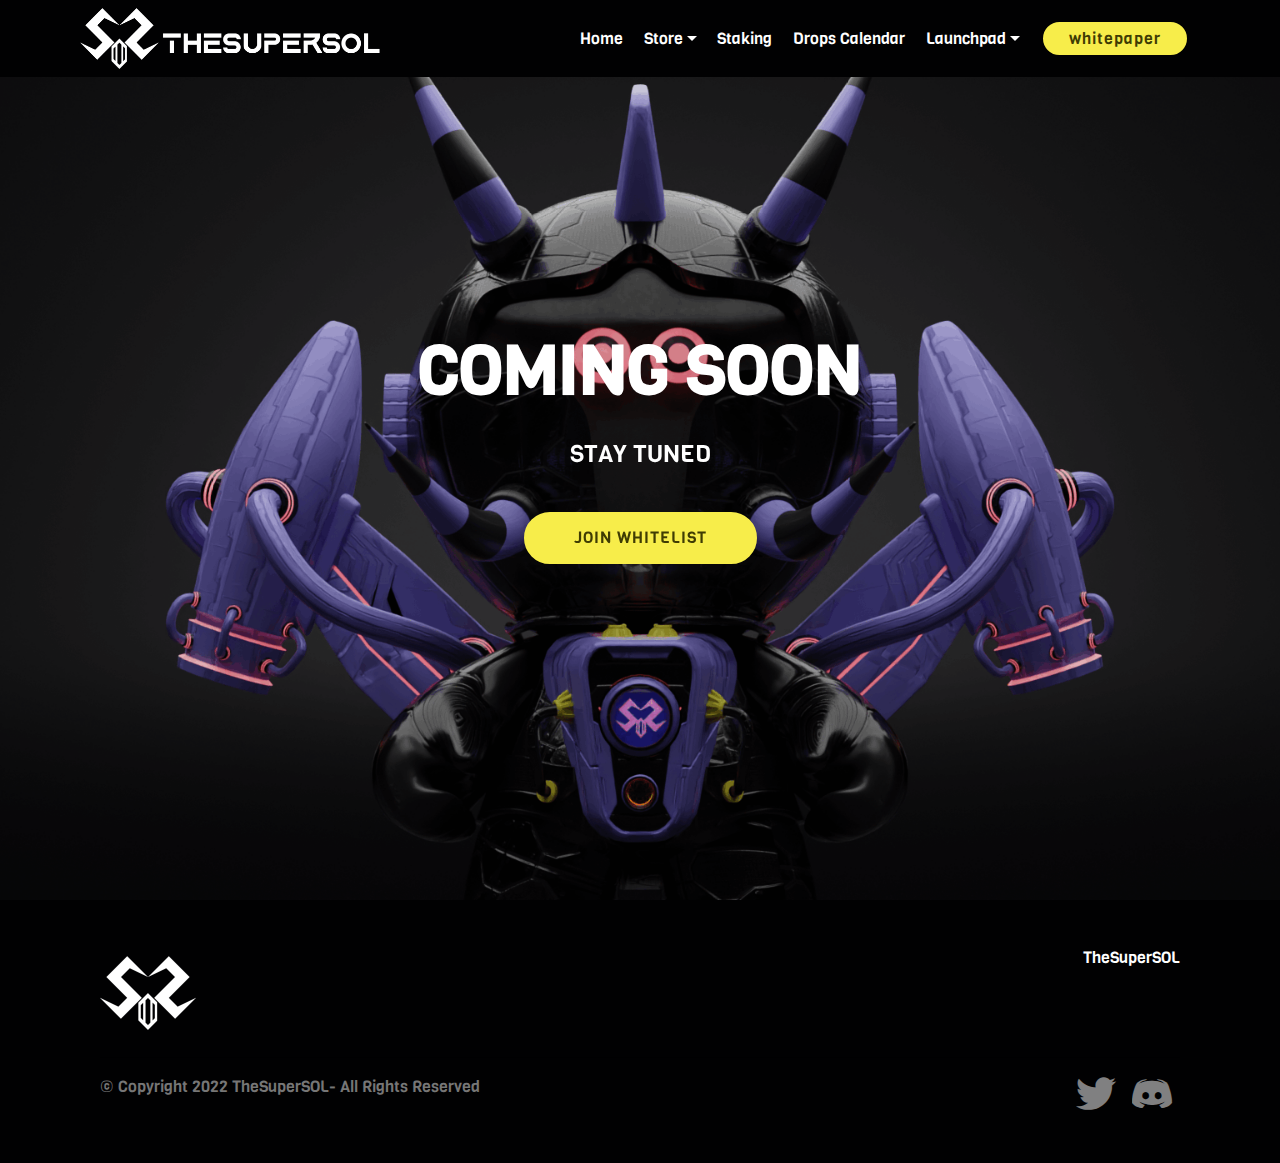
==== Auctions.html @ 5d2bc817 "first commit" ====
<!DOCTYPE html>
<html>

<head>
    <!-- Site made with Mobirise Website Builder v4.12.4, https://mobirise.com -->
    <meta charset="UTF-8">
    <meta http-equiv="X-UA-Compatible" content="IE=edge">
    <meta name="generator" content="Mobirise v4.12.4, mobirise.com">
    <meta name="viewport" content="width=device-width, initial-scale=1, minimum-scale=1">
    <link rel="shortcut icon" href="assets/images/logo192-128x128.png" type="image/x-icon">
    <meta name="description" content="Web Site Builder Description">


    <title>Auctions</title>
    <link rel="stylesheet" href="assets/web/assets/mobirise-icons/mobirise-icons.css">
    <link rel="stylesheet" href="assets/bootstrap/css/bootstrap.min.css">
    <link rel="stylesheet" href="assets/bootstrap/css/bootstrap-grid.min.css">
    <link rel="stylesheet" href="assets/bootstrap/css/bootstrap-reboot.min.css">
    <link rel="stylesheet" href="assets/socicon/css/styles.css">
    <link rel="stylesheet" href="assets/tether/tether.min.css">
    <link rel="stylesheet" href="assets/dropdown/css/style.css">
    <link rel="stylesheet" href="assets/theme/css/style.css">
    <link rel="preload" as="style" href="assets/mobirise/css/mbr-additional.css">
    <link rel="stylesheet" href="assets/mobirise/css/mbr-additional.css" type="text/css">



</head>

<body>
    <section class="menu cid-qTkzRZLJNu" once="menu" id="menu1-1m">



        <nav
            class="navbar navbar-expand beta-menu navbar-dropdown align-items-center navbar-fixed-top navbar-toggleable-sm">
            <button class="navbar-toggler navbar-toggler-right" type="button" data-toggle="collapse"
                data-target="#navbarSupportedContent" aria-controls="navbarSupportedContent" aria-expanded="false"
                aria-label="Toggle navigation">
                <div class="hamburger">
                    <span></span>
                    <span></span>
                    <span></span>
                    <span></span>
                </div>
            </button>
            <div class="menu-logo">
                <div class="navbar-brand">
                    <span class="navbar-logo">
                        
                            <img src="assets/images/logo-website-1-594x120.png" alt="TheSuperSOL" title=""
                                style="height: 3.8rem;">
                        </a>
                    </span>

                </div>
            </div>
            <div class="collapse navbar-collapse" id="navbarSupportedContent">
                <ul class="navbar-nav nav-dropdown" data-app-modern-menu="true">
                    <li class="nav-item">
                        <a class="nav-link link text-white text-primary display-4" href="index.html">Home</a>
                    </li>
                    <li class="nav-item dropdown open">
                        <a class="nav-link link text-white dropdown-toggle display-4" href="#"
                            data-toggle="dropdown-submenu" aria-expanded="true">Store</a>
                        <div class="dropdown-menu"><a class="text-white dropdown-item display-4"
                                href="raffle.html">Raffles</a><a class="text-white dropdown-item display-4"
                                href="Auctions.html">Auctions</a></div>
                    </li>
                    <li class="nav-item"><a class="nav-link link text-white display-4" href="Staking.html">
                            Staking</a></li>
                    <li class="nav-item"><a class="nav-link link text-white display-4" href="Dropcalendar.html">Drops
                            Calendar</a></li>
                    <li class="nav-item dropdown"><a class="nav-link link text-white dropdown-toggle display-4"
                            href="https://mobirise.com" data-toggle="dropdown-submenu" aria-expanded="false">
                            Launchpad</a>
                        <div class="dropdown-menu"><a class="text-white dropdown-item display-4"
                                href="Launchpad-info.html">Launchpad Info</a><a
                                class="text-white dropdown-item display-4" href="Upcoming.html">Upcoming</a><a
                                class="text-white dropdown-item display-4" href="Pass.html">Pass</a></div>
                    </li>
                </ul>
                <div class="navbar-buttons mbr-section-btn"><a class="btn btn-sm btn-secondary display-4"
                        href="https://supersol-x.gitbook.io/thesupersol-or-nft-launchpad/" target="_blank">
                        whitepaper</a></div>
            </div>
        </nav>
    </section>

    <section class="engine"><a href="https://mobirise.info/d">site maker</a></section>
    <section class="cid-tbQZcNsiQE mbr-fullscreen mbr-parallax-background" id="header2-1r">





        <div class="container align-center">
            <div class="row justify-content-md-center">
                <div class="mbr-white col-md-10">
                    <h1 class="mbr-section-title mbr-bold pb-3 mbr-fonts-style display-1">
                        COMING SOON</h1>

                    <p class="mbr-text pb-3 mbr-fonts-style display-5">STAY TUNED</p>
                    <div class="mbr-section-btn"><a class="btn btn-md btn-secondary display-4"
                            href="https://discord.com/invite/4xCJHDDrbs" target="_blank">JOIN WHITELIST</a></div>
                </div>
            </div>
        </div>

    </section>

    <section class="cid-tbQZiAJpJg" id="footer5-1s">





        <div class="container">
            <div class="media-container-row">
                <div class="col-md-3">
                    <div class="media-wrap">
                        
                            <img src="assets/images/logo192-192x192.png" alt="TheSuperSOL" title="">
                        </a>
                    </div>
                </div>
                <div class="col-md-9">
                    <p class="mbr-text align-right links mbr-fonts-style display-7">TheSuperSOL</p>
                </div>
            </div>
            <div class="footer-lower">
                <div class="media-container-row">
                    <div class="col-md-12">
                        <hr>
                    </div>
                </div>
                <div class="media-container-row mbr-white">
                    <div class="col-md-6 copyright">
                        <p class="mbr-text mbr-fonts-style display-7">
                            © Copyright 2022 TheSuperSOL- All Rights Reserved
                        </p>
                    </div>
                    <div class="col-md-6">
                        <div class="social-list align-right">
                            <div class="soc-item">
                                <a href="https://twitter.com/The_SuperSol" target="_blank">
                                    <span class="mbr-iconfont mbr-iconfont-social socicon-twitter socicon"
                                        style="color: rgb(255, 255, 255); fill: rgb(255, 255, 255); font-size: 40px;"></span>
                                </a>
                            </div>
                            <div class="soc-item">
                                <a href="https://discord.gg/4xCJHDDrbs" target="_blank">
                                    <span class="mbr-iconfont mbr-iconfont-social socicon-discord socicon"
                                        style="font-size: 40px; color: rgb(255, 255, 255); fill: rgb(255, 255, 255);"></span>
                                </a>
                            </div>




                        </div>
                    </div>
                </div>
            </div>
        </div>
    </section>


    <script src="assets/web/assets/jquery/jquery.min.js"></script>
    <script src="assets/popper/popper.min.js"></script>
    <script src="assets/bootstrap/js/bootstrap.min.js"></script>
    <script src="assets/tether/tether.min.js"></script>
    <script src="assets/dropdown/js/nav-dropdown.js"></script>
    <script src="assets/dropdown/js/navbar-dropdown.js"></script>
    <script src="assets/touchswipe/jquery.touch-swipe.min.js"></script>
    <script src="assets/parallax/jarallax.min.js"></script>
    <script src="assets/smoothscroll/smooth-scroll.js"></script>
    <script src="assets/theme/js/script.js"></script>


</body>

</html>
---- assets/web/assets/mobirise-icons/mobirise-icons.css ----
@font-face {
  font-family: 'MobiriseIcons';
  src:  url('mobirise-icons.eot?spat4u');
  src:  url('mobirise-icons.eot?spat4u#iefix') format('embedded-opentype'),
    url('mobirise-icons.ttf?spat4u') format('truetype'),
    url('mobirise-icons.woff?spat4u') format('woff'),
    url('mobirise-icons.svg?spat4u#MobiriseIcons') format('svg');
  font-weight: normal;
  font-style: normal;
  font-display: swap;
}

[class^="mbri-"], [class*=" mbri-"] {
  /* use !important to prevent issues with browser extensions that change fonts */
  font-family: MobiriseIcons !important;
  speak: none;
  font-style: normal;
  font-weight: normal;
  font-variant: normal;
  text-transform: none;
  line-height: 1;

  /* Better Font Rendering =========== */
  -webkit-font-smoothing: antialiased;
  -moz-osx-font-smoothing: grayscale;
}

.mbri-add-submenu:before {
  content: "\e900";
}
.mbri-alert:before {
  content: "\e901";
}
.mbri-align-center:before {
  content: "\e902";
}
.mbri-align-justify:before {
  content: "\e903";
}
.mbri-align-left:before {
  content: "\e904";
}
.mbri-align-right:before {
  content: "\e905";
}
.mbri-android:before {
  content: "\e906";
}
.mbri-apple:before {
  content: "\e907";
}
.mbri-arrow-down:before {
  content: "\e908";
}
.mbri-arrow-next:before {
  content: "\e909";
}
.mbri-arrow-prev:before {
  content: "\e90a";
}
.mbri-arrow-up:before {
  content: "\e90b";
}
.mbri-bold:before {
  content: "\e90c";
}
.mbri-bookmark:before {
  content: "\e90d";
}
.mbri-bootstrap:before {
  content: "\e90e";
}
.mbri-briefcase:before {
  content: "\e90f";
}
.mbri-browse:before {
  content: "\e910";
}
.mbri-bulleted-list:before {
  content: "\e911";
}
.mbri-calendar:before {
  content: "\e912";
}
.mbri-camera:before {
  content: "\e913";
}
.mbri-cart-add:before {
  content: "\e914";
}
.mbri-cart-full:before {
  content: "\e915";
}
.mbri-cash:before {
  content: "\e916";
}
.mbri-change-style:before {
  content: "\e917";
}
.mbri-chat:before {
  content: "\e918";
}
.mbri-clock:before {
  content: "\e919";
}
.mbri-close:before {
  content: "\e91a";
}
.mbri-cloud:before {
  content: "\e91b";
}
.mbri-code:before {
  content: "\e91c";
}
.mbri-contact-form:before {
  content: "\e91d";
}
.mbri-credit-card:before {
  content: "\e91e";
}
.mbri-cursor-click:before {
  content: "\e91f";
}
.mbri-cust-feedback:before {
  content: "\e920";
}
.mbri-database:before {
  content: "\e921";
}
.mbri-delivery:before {
  content: "\e922";
}
.mbri-desktop:before {
  content: "\e923";
}
.mbri-devices:before {
  content: "\e924";
}
.mbri-down:before {
  content: "\e925";
}
.mbri-download:before {
  content: "\e989";
}
.mbri-drag-n-drop:before {
  content: "\e927";
}
.mbri-drag-n-drop2:before {
  content: "\e928";
}
.mbri-edit:before {
  content: "\e929";
}
.mbri-edit2:before {
  content: "\e92a";
}
.mbri-error:before {
  content: "\e92b";
}
.mbri-extension:before {
  content: "\e92c";
}
.mbri-features:before {
  content: "\e92d";
}
.mbri-file:before {
  content: "\e92e";
}
.mbri-flag:before {
  content: "\e92f";
}
.mbri-folder:before {
  content: "\e930";
}
.mbri-gift:before {
  content: "\e931";
}
.mbri-github:before {
  content: "\e932";
}
.mbri-globe:before {
  content: "\e933";
}
.mbri-globe-2:before {
  content: "\e934";
}
.mbri-growing-chart:before {
  content: "\e935";
}
.mbri-hearth:before {
  content: "\e936";
}
.mbri-help:before {
  content: "\e937";
}
.mbri-home:before {
  content: "\e938";
}
.mbri-hot-cup:before {
  content: "\e939";
}
.mbri-idea:before {
  content: "\e93a";
}
.mbri-image-gallery:before {
  content: "\e93b";
}
.mbri-image-slider:before {
  content: "\e93c";
}
.mbri-info:before {
  content: "\e93d";
}
.mbri-italic:before {
  content: "\e93e";
}
.mbri-key:before {
  content: "\e93f";
}
.mbri-laptop:before {
  content: "\e940";
}
.mbri-layers:before {
  content: "\e941";
}
.mbri-left-right:before {
  content: "\e942";
}
.mbri-left:before {
  content: "\e943";
}
.mbri-letter:before {
  content: "\e944";
}
.mbri-like:before {
  content: "\e945";
}
.mbri-link:before {
  content: "\e946";
}
.mbri-lock:before {
  content: "\e947";
}
.mbri-login:before {
  content: "\e948";
}
.mbri-logout:before {
  content: "\e949";
}
.mbri-magic-stick:before {
  content: "\e94a";
}
.mbri-map-pin:before {
  content: "\e94b";
}
.mbri-menu:before {
  content: "\e94c";
}
.mbri-mobile:before {
  content: "\e94d";
}
.mbri-mobile2:before {
  content: "\e94e";
}
.mbri-mobirise:before {
  content: "\e94f";
}
.mbri-more-horizontal:before {
  content: "\e950";
}
.mbri-more-vertical:before {
  content: "\e951";
}
.mbri-music:before {
  content: "\e952";
}
.mbri-new-file:before {
  content: "\e953";
}
.mbri-numbered-list:before {
  content: "\e954";
}
.mbri-opened-folder:before {
  content: "\e955";
}
.mbri-pages:before {
  content: "\e956";
}
.mbri-paper-plane:before {
  content: "\e957";
}
.mbri-paperclip:before {
  content: "\e958";
}
.mbri-photo:before {
  content: "\e959";
}
.mbri-photos:before {
  content: "\e95a";
}
.mbri-pin:before {
  content: "\e95b";
}
.mbri-play:before {
  content: "\e95c";
}
.mbri-plus:before {
  content: "\e95d";
}
.mbri-preview:before {
  content: "\e95e";
}
.mbri-print:before {
  content: "\e95f";
}
.mbri-protect:before {
  content: "\e960";
}
.mbri-question:before {
  content: "\e961";
}
.mbri-quote-left:before {
  content: "\e962";
}
.mbri-quote-right:before {
  content: "\e963";
}
.mbri-refresh:before {
  content: "\e964";
}
.mbri-responsive:before {
  content: "\e965";
}
.mbri-right:before {
  content: "\e966";
}
.mbri-rocket:before {
  content: "\e967";
}
.mbri-sad-face:before {
  content: "\e968";
}
.mbri-sale:before {
  content: "\e969";
}
.mbri-save:before {
  content: "\e96a";
}
.mbri-search:before {
  content: "\e96b";
}
.mbri-setting:before {
  content: "\e96c";
}
.mbri-setting2:before {
  content: "\e96d";
}
.mbri-setting3:before {
  content: "\e96e";
}
.mbri-share:before {
  content: "\e96f";
}
.mbri-shopping-bag:before {
  content: "\e970";
}
.mbri-shopping-basket:before {
  content: "\e971";
}
.mbri-shopping-cart:before {
  content: "\e972";
}
.mbri-sites:before {
  content: "\e973";
}
.mbri-smile-face:before {
  content: "\e974";
}
.mbri-speed:before {
  content: "\e975";
}
.mbri-star:before {
  content: "\e976";
}
.mbri-success:before {
  content: "\e977";
}
.mbri-sun:before {
  content: "\e978";
}
.mbri-sun2:before {
  content: "\e979";
}
.mbri-tablet:before {
  content: "\e97a";
}
.mbri-tablet-vertical:before {
  content: "\e97b";
}
.mbri-target:before {
  content: "\e97c";
}
.mbri-timer:before {
  content: "\e97d";
}
.mbri-to-ftp:before {
  content: "\e97e";
}
.mbri-to-local-drive:before {
  content: "\e97f";
}
.mbri-touch-swipe:before {
  content: "\e980";
}
.mbri-touch:before {
  content: "\e981";
}
.mbri-trash:before {
  content: "\e982";
}
.mbri-underline:before {
  content: "\e983";
}
.mbri-unlink:before {
  content: "\e984";
}
.mbri-unlock:before {
  content: "\e985";
}
.mbri-up-down:before {
  content: "\e986";
}
.mbri-up:before {
  content: "\e987";
}
.mbri-update:before {
  content: "\e988";
}
.mbri-upload:before {
 content: "\e926"; 
}
.mbri-user:before {
  content: "\e98a";
}
.mbri-user2:before {
  content: "\e98b";
}
.mbri-users:before {
  content: "\e98c";
}
.mbri-video:before {
  content: "\e98d";
}
.mbri-video-play:before {
  content: "\e98e";
}
.mbri-watch:before {
  content: "\e98f";
}
.mbri-website-theme:before {
  content: "\e990";
}
.mbri-wifi:before {
  content: "\e991";
}
.mbri-windows:before {
  content: "\e992";
}
.mbri-zoom-out:before {
  content: "\e993";
}
.mbri-redo:before {
  content: "\e994";
}
.mbri-undo:before {
  content: "\e995";
}
---- assets/socicon/css/styles.css ----
@charset "UTF-8";

@font-face {
  font-family: 'Socicon';
  src:  url('../fonts/socicon.eot');
  src:  url('../fonts/socicon.eot?#iefix') format('embedded-opentype'),
    url('../fonts/socicon.woff2') format('woff2'),
    url('../fonts/socicon.ttf') format('truetype'),
    url('../fonts/socicon.woff') format('woff'),
    url('../fonts/socicon.svg#socicon') format('svg');
  font-weight: normal;
  font-style: normal;
}

[data-icon]:before {
  font-family: "socicon" !important;
  content: attr(data-icon);
  font-style: normal !important;
  font-weight: normal !important;
  font-variant: normal !important;
  text-transform: none !important;
  speak: none;
  line-height: 1;
  -webkit-font-smoothing: antialiased;
  -moz-osx-font-smoothing: grayscale;
}

[class^="socicon-"], [class*=" socicon-"] {
  /* use !important to prevent issues with browser extensions that change fonts */
  font-family: 'Socicon' !important;
  speak: none;
  font-style: normal;
  font-weight: normal;
  font-variant: normal;
  text-transform: none;
  line-height: 1;

  /* Better Font Rendering =========== */
  -webkit-font-smoothing: antialiased;
  -moz-osx-font-smoothing: grayscale;
}

.socicon-eitaa:before {
  content: "\e97c";
}
.socicon-soroush:before {
  content: "\e97d";
}
.socicon-bale:before {
  content: "\e97e";
}
.socicon-zazzle:before {
  content: "\e97b";
}
.socicon-society6:before {
  content: "\e97a";
}
.socicon-redbubble:before {
  content: "\e979";
}
.socicon-avvo:before {
  content: "\e978";
}
.socicon-stitcher:before {
  content: "\e977";
}
.socicon-googlehangouts:before {
  content: "\e974";
}
.socicon-dlive:before {
  content: "\e975";
}
.socicon-vsco:before {
  content: "\e976";
}
.socicon-flipboard:before {
  content: "\e973";
}
.socicon-ubuntu:before {
  content: "\e958";
}
.socicon-artstation:before {
  content: "\e959";
}
.socicon-invision:before {
  content: "\e95a";
}
.socicon-torial:before {
  content: "\e95b";
}
.socicon-collectorz:before {
  content: "\e95c";
}
.socicon-seenthis:before {
  content: "\e95d";
}
.socicon-googleplaymusic:before {
  content: "\e95e";
}
.socicon-debian:before {
  content: "\e95f";
}
.socicon-filmfreeway:before {
  content: "\e960";
}
.socicon-gnome:before {
  content: "\e961";
}
.socicon-itchio:before {
  content: "\e962";
}
.socicon-jamendo:before {
  content: "\e963";
}
.socicon-mix:before {
  content: "\e964";
}
.socicon-sharepoint:before {
  content: "\e965";
}
.socicon-tinder:before {
  content: "\e966";
}
.socicon-windguru:before {
  content: "\e967";
}
.socicon-cdbaby:before {
  content: "\e968";
}
.socicon-elementaryos:before {
  content: "\e969";
}
.socicon-stage32:before {
  content: "\e96a";
}
.socicon-tiktok:before {
  content: "\e96b";
}
.socicon-gitter:before {
  content: "\e96c";
}
.socicon-letterboxd:before {
  content: "\e96d";
}
.socicon-threema:before {
  content: "\e96e";
}
.socicon-splice:before {
  content: "\e96f";
}
.socicon-metapop:before {
  content: "\e970";
}
.socicon-naver:before {
  content: "\e971";
}
.socicon-remote:before {
  content: "\e972";
}
.socicon-internet:before {
  content: "\e957";
}
.socicon-moddb:before {
  content: "\e94b";
}
.socicon-indiedb:before {
  content: "\e94c";
}
.socicon-traxsource:before {
  content: "\e94d";
}
.socicon-gamefor:before {
  content: "\e94e";
}
.socicon-pixiv:before {
  content: "\e94f";
}
.socicon-myanimelist:before {
  content: "\e950";
}
.socicon-blackberry:before {
  content: "\e951";
}
.socicon-wickr:before {
  content: "\e952";
}
.socicon-spip:before {
  content: "\e953";
}
.socicon-napster:before {
  content: "\e954";
}
.socicon-beatport:before {
  content: "\e955";
}
.socicon-hackerone:before {
  content: "\e956";
}
.socicon-hackernews:before {
  content: "\e946";
}
.socicon-smashwords:before {
  content: "\e947";
}
.socicon-kobo:before {
  content: "\e948";
}
.socicon-bookbub:before {
  content: "\e949";
}
.socicon-mailru:before {
  content: "\e94a";
}
.socicon-gitlab:before {
  content: "\e945";
}
.socicon-instructables:before {
  content: "\e944";
}
.socicon-portfolio:before {
  content: "\e943";
}
.socicon-codered:before {
  content: "\e940";
}
.socicon-origin:before {
  content: "\e941";
}
.socicon-nextdoor:before {
  content: "\e942";
}
.socicon-udemy:before {
  content: "\e93f";
}
.socicon-livemaster:before {
  content: "\e93e";
}
.socicon-crunchbase:before {
  content: "\e93b";
}
.socicon-homefy:before {
  content: "\e93c";
}
.socicon-calendly:before {
  content: "\e93d";
}
.socicon-realtor:before {
  content: "\e90f";
}
.socicon-tidal:before {
  content: "\e910";
}
.socicon-qobuz:before {
  content: "\e911";
}
.socicon-natgeo:before {
  content: "\e912";
}
.socicon-mastodon:before {
  content: "\e913";
}
.socicon-unsplash:before {
  content: "\e914";
}
.socicon-homeadvisor:before {
  content: "\e915";
}
.socicon-angieslist:before {
  content: "\e916";
}
.socicon-codepen:before {
  content: "\e917";
}
.socicon-slack:before {
  content: "\e918";
}
.socicon-openaigym:before {
  content: "\e919";
}
.socicon-logmein:before {
  content: "\e91a";
}
.socicon-fiverr:before {
  content: "\e91b";
}
.socicon-gotomeeting:before {
  content: "\e91c";
}
.socicon-aliexpress:before {
  content: "\e91d";
}
.socicon-guru:before {
  content: "\e91e";
}
.socicon-appstore:before {
  content: "\e91f";
}
.socicon-homes:before {
  content: "\e920";
}
.socicon-zoom:before {
  content: "\e921";
}
.socicon-alibaba:before {
  content: "\e922";
}
.socicon-craigslist:before {
  content: "\e923";
}
.socicon-wix:before {
  content: "\e924";
}
.socicon-redfin:before {
  content: "\e925";
}
.socicon-googlecalendar:before {
  content: "\e926";
}
.socicon-shopify:before {
  content: "\e927";
}
.socicon-freelancer:before {
  content: "\e928";
}
.socicon-seedrs:before {
  content: "\e929";
}
.socicon-bing:before {
  content: "\e92a";
}
.socicon-doodle:before {
  content: "\e92b";
}
.socicon-bonanza:before {
  content: "\e92c";
}
.socicon-squarespace:before {
  content: "\e92d";
}
.socicon-toptal:before {
  content: "\e92e";
}
.socicon-gust:before {
  content: "\e92f";
}
.socicon-ask:before {
  content: "\e930";
}
.socicon-trulia:before {
  content: "\e931";
}
.socicon-loomly:before {
  content: "\e932";
}
.socicon-ghost:before {
  content: "\e933";
}
.socicon-upwork:before {
  content: "\e934";
}
.socicon-fundable:before {
  content: "\e935";
}
.socicon-booking:before {
  content: "\e936";
}
.socicon-googlemaps:before {
  content: "\e937";
}
.socicon-zillow:before {
  content: "\e938";
}
.socicon-niconico:before {
  content: "\e939";
}
.socicon-toneden:before {
  content: "\e93a";
}
.socicon-augment:before {
  content: "\e908";
}
.socicon-bitbucket:before {
  content: "\e909";
}
.socicon-fyuse:before {
  content: "\e90a";
}
.socicon-yt-gaming:before {
  content: "\e90b";
}
.socicon-sketchfab:before {
  content: "\e90c";
}
.socicon-mobcrush:before {
  content: "\e90d";
}
.socicon-microsoft:before {
  content: "\e90e";
}
.socicon-pandora:before {
  content: "\e907";
}
.socicon-messenger:before {
  content: "\e906";
}
.socicon-gamewisp:before {
  content: "\e905";
}
.socicon-bloglovin:before {
  content: "\e904";
}
.socicon-tunein:before {
  content: "\e903";
}
.socicon-gamejolt:before {
  content: "\e901";
}
.socicon-trello:before {
  content: "\e902";
}
.socicon-spreadshirt:before {
  content: "\e900";
}
.socicon-500px:before {
  content: "\e000";
}
.socicon-8tracks:before {
  content: "\e001";
}
.socicon-airbnb:before {
  content: "\e002";
}
.socicon-alliance:before {
  content: "\e003";
}
.socicon-amazon:before {
  content: "\e004";
}
.socicon-amplement:before {
  content: "\e005";
}
.socicon-android:before {
  content: "\e006";
}
.socicon-angellist:before {
  content: "\e007";
}
.socicon-apple:before {
  content: "\e008";
}
.socicon-appnet:before {
  content: "\e009";
}
.socicon-baidu:before {
  content: "\e00a";
}
.socicon-bandcamp:before {
  content: "\e00b";
}
.socicon-battlenet:before {
  content: "\e00c";
}
.socicon-mixer:before {
  content: "\e00d";
}
.socicon-bebee:before {
  content: "\e00e";
}
.socicon-bebo:before {
  content: "\e00f";
}
.socicon-behance:before {
  content: "\e010";
}
.socicon-blizzard:before {
  content: "\e011";
}
.socicon-blogger:before {
  content: "\e012";
}
.socicon-buffer:before {
  content: "\e013";
}
.socicon-chrome:before {
  content: "\e014";
}
.socicon-coderwall:before {
  content: "\e015";
}
.socicon-curse:before {
  content: "\e016";
}
.socicon-dailymotion:before {
  content: "\e017";
}
.socicon-deezer:before {
  content: "\e018";
}
.socicon-delicious:before {
  content: "\e019";
}
.socicon-deviantart:before {
  content: "\e01a";
}
.socicon-diablo:before {
  content: "\e01b";
}
.socicon-digg:before {
  content: "\e01c";
}
.socicon-discord:before {
  content: "\e01d";
}
.socicon-disqus:before {
  content: "\e01e";
}
.socicon-douban:before {
  content: "\e01f";
}
.socicon-draugiem:before {
  content: "\e020";
}
.socicon-dribbble:before {
  content: "\e021";
}
.socicon-drupal:before {
  content: "\e022";
}
.socicon-ebay:before {
  content: "\e023";
}
.socicon-ello:before {
  content: "\e024";
}
.socicon-endomodo:before {
  content: "\e025";
}
.socicon-envato:before {
  content: "\e026";
}
.socicon-etsy:before {
  content: "\e027";
}
.socicon-facebook:before {
  content: "\e028";
}
.socicon-feedburner:before {
  content: "\e029";
}
.socicon-filmweb:before {
  content: "\e02a";
}
.socicon-firefox:before {
  content: "\e02b";
}
.socicon-flattr:before {
  content: "\e02c";
}
.socicon-flickr:before {
  content: "\e02d";
}
.socicon-formulr:before {
  content: "\e02e";
}
.socicon-forrst:before {
  content: "\e02f";
}
.socicon-foursquare:before {
  content: "\e030";
}
.socicon-friendfeed:before {
  content: "\e031";
}
.socicon-github:before {
  content: "\e032";
}
.socicon-goodreads:before {
  content: "\e033";
}
.socicon-google:before {
  content: "\e034";
}
.socicon-googlescholar:before {
  content: "\e035";
}
.socicon-googlegroups:before {
  content: "\e036";
}
.socicon-googlephotos:before {
  content: "\e037";
}
.socicon-googleplus:before {
  content: "\e038";
}
.socicon-grooveshark:before {
  content: "\e039";
}
.socicon-hackerrank:before {
  content: "\e03a";
}
.socicon-hearthstone:before {
  content: "\e03b";
}
.socicon-hellocoton:before {
  content: "\e03c";
}
.socicon-heroes:before {
  content: "\e03d";
}
.socicon-smashcast:before {
  content: "\e03e";
}
.socicon-horde:before {
  content: "\e03f";
}
.socicon-houzz:before {
  content: "\e040";
}
.socicon-icq:before {
  content: "\e041";
}
.socicon-identica:before {
  content: "\e042";
}
.socicon-imdb:before {
  content: "\e043";
}
.socicon-instagram:before {
  content: "\e044";
}
.socicon-issuu:before {
  content: "\e045";
}
.socicon-istock:before {
  content: "\e046";
}
.socicon-itunes:before {
  content: "\e047";
}
.socicon-keybase:before {
  content: "\e048";
}
.socicon-lanyrd:before {
  content: "\e049";
}
.socicon-lastfm:before {
  content: "\e04a";
}
.socicon-line:before {
  content: "\e04b";
}
.socicon-linkedin:before {
  content: "\e04c";
}
.socicon-livejournal:before {
  content: "\e04d";
}
.socicon-lyft:before {
  content: "\e04e";
}
.socicon-macos:before {
  content: "\e04f";
}
.socicon-mail:before {
  content: "\e050";
}
.socicon-medium:before {
  content: "\e051";
}
.socicon-meetup:before {
  content: "\e052";
}
.socicon-mixcloud:before {
  content: "\e053";
}
.socicon-modelmayhem:before {
  content: "\e054";
}
.socicon-mumble:before {
  content: "\e055";
}
.socicon-myspace:before {
  content: "\e056";
}
.socicon-newsvine:before {
  content: "\e057";
}
.socicon-nintendo:before {
  content: "\e058";
}
.socicon-npm:before {
  content: "\e059";
}
.socicon-odnoklassniki:before {
  content: "\e05a";
}
.socicon-openid:before {
  content: "\e05b";
}
.socicon-opera:before {
  content: "\e05c";
}
.socicon-outlook:before {
  content: "\e05d";
}
.socicon-overwatch:before {
  content: "\e05e";
}
.socicon-patreon:before {
  content: "\e05f";
}
.socicon-paypal:before {
  content: "\e060";
}
.socicon-periscope:before {
  content: "\e061";
}
.socicon-persona:before {
  content: "\e062";
}
.socicon-pinterest:before {
  content: "\e063";
}
.socicon-play:before {
  content: "\e064";
}
.socicon-player:before {
  content: "\e065";
}
.socicon-playstation:before {
  content: "\e066";
}
.socicon-pocket:before {
  content: "\e067";
}
.socicon-qq:before {
  content: "\e068";
}
.socicon-quora:before {
  content: "\e069";
}
.socicon-raidcall:before {
  content: "\e06a";
}
.socicon-ravelry:before {
  content: "\e06b";
}
.socicon-reddit:before {
  content: "\e06c";
}
.socicon-renren:before {
  content: "\e06d";
}
.socicon-researchgate:before {
  content: "\e06e";
}
.socicon-residentadvisor:before {
  content: "\e06f";
}
.socicon-reverbnation:before {
  content: "\e070";
}
.socicon-rss:before {
  content: "\e071";
}
.socicon-sharethis:before {
  content: "\e072";
}
.socicon-skype:before {
  content: "\e073";
}
.socicon-slideshare:before {
  content: "\e074";
}
.socicon-smugmug:before {
  content: "\e075";
}
.socicon-snapchat:before {
  content: "\e076";
}
.socicon-songkick:before {
  content: "\e077";
}
.socicon-soundcloud:before {
  content: "\e078";
}
.socicon-spotify:before {
  content: "\e079";
}
.socicon-stackexchange:before {
  content: "\e07a";
}
.socicon-stackoverflow:before {
  content: "\e07b";
}
.socicon-starcraft:before {
  content: "\e07c";
}
.socicon-stayfriends:before {
  content: "\e07d";
}
.socicon-steam:before {
  content: "\e07e";
}
.socicon-storehouse:before {
  content: "\e07f";
}
.socicon-strava:before {
  content: "\e080";
}
.socicon-streamjar:before {
  content: "\e081";
}
.socicon-stumbleupon:before {
  content: "\e082";
}
.socicon-swarm:before {
  content: "\e083";
}
.socicon-teamspeak:before {
  content: "\e084";
}
.socicon-teamviewer:before {
  content: "\e085";
}
.socicon-technorati:before {
  content: "\e086";
}
.socicon-telegram:before {
  content: "\e087";
}
.socicon-tripadvisor:before {
  content: "\e088";
}
.socicon-tripit:before {
  content: "\e089";
}
.socicon-triplej:before {
  content: "\e08a";
}
.socicon-tumblr:before {
  content: "\e08b";
}
.socicon-twitch:before {
  content: "\e08c";
}
.socicon-twitter:before {
  content: "\e08d";
}
.socicon-uber:before {
  content: "\e08e";
}
.socicon-ventrilo:before {
  content: "\e08f";
}
.socicon-viadeo:before {
  content: "\e090";
}
.socicon-viber:before {
  content: "\e091";
}
.socicon-viewbug:before {
  content: "\e092";
}
.socicon-vimeo:before {
  content: "\e093";
}
.socicon-vine:before {
  content: "\e094";
}
.socicon-vkontakte:before {
  content: "\e095";
}
.socicon-warcraft:before {
  content: "\e096";
}
.socicon-wechat:before {
  content: "\e097";
}
.socicon-weibo:before {
  content: "\e098";
}
.socicon-whatsapp:before {
  content: "\e099";
}
.socicon-wikipedia:before {
  content: "\e09a";
}
.socicon-windows:before {
  content: "\e09b";
}
.socicon-wordpress:before {
  content: "\e09c";
}
.socicon-wykop:before {
  content: "\e09d";
}
.socicon-xbox:before {
  content: "\e09e";
}
.socicon-xing:before {
  content: "\e09f";
}
.socicon-yahoo:before {
  content: "\e0a0";
}
.socicon-yammer:before {
  content: "\e0a1";
}
.socicon-yandex:before {
  content: "\e0a2";
}
.socicon-yelp:before {
  content: "\e0a3";
}
.socicon-younow:before {
  content: "\e0a4";
}
.socicon-youtube:before {
  content: "\e0a5";
}
.socicon-zapier:before {
  content: "\e0a6";
}
.socicon-zerply:before {
  content: "\e0a7";
}
.socicon-zomato:before {
  content: "\e0a8";
}
.socicon-zynga:before {
  content: "\e0a9";
}
---- assets/dropdown/css/style.css ----
.navbar-dropdown {
  left: 0;
  padding: 0;
  position: absolute;
  right: 0;
  top: 0;
  transition: all 0.45s ease;
  z-index: 1030;
  background: #282828; }
  .navbar-dropdown .navbar-logo {
    margin-right: 0.8rem;
    transition: margin 0.3s ease-in-out;
    vertical-align: middle; }
    .navbar-dropdown .navbar-logo img {
      height: 3.125rem;
      transition: all 0.3s ease-in-out; }
    .navbar-dropdown .navbar-logo.mbr-iconfont {
      font-size: 3.125rem;
      line-height: 3.125rem; }
  .navbar-dropdown .navbar-caption {
    font-weight: 700;
    white-space: normal;
    vertical-align: -4px;
    line-height: 3.125rem !important; }
    .navbar-dropdown .navbar-caption, .navbar-dropdown .navbar-caption:hover {
      color: inherit;
      text-decoration: none; }
  .navbar-dropdown .mbr-iconfont + .navbar-caption {
    vertical-align: -1px; }
  .navbar-dropdown.navbar-fixed-top {
    position: fixed; }
  .navbar-dropdown .navbar-brand span {
    vertical-align: -4px; }
  .navbar-dropdown.bg-color.transparent {
    background: none; }
  .navbar-dropdown.navbar-short .navbar-brand {
    padding: 0.625rem 0; }
    .navbar-dropdown.navbar-short .navbar-brand span {
      vertical-align: -1px; }
  .navbar-dropdown.navbar-short .navbar-caption {
    line-height: 2.375rem !important;
    vertical-align: -2px; }
  .navbar-dropdown.navbar-short .navbar-logo {
    margin-right: 0.5rem; }
    .navbar-dropdown.navbar-short .navbar-logo img {
      height: 2.375rem; }
    .navbar-dropdown.navbar-short .navbar-logo.mbr-iconfont {
      font-size: 2.375rem;
      line-height: 2.375rem; }
  .navbar-dropdown.navbar-short .mbr-table-cell {
    height: 3.625rem; }
  .navbar-dropdown .navbar-close {
    left: 0.6875rem;
    position: fixed;
    top: 0.75rem;
    z-index: 1000; }
  .navbar-dropdown .hamburger-icon {
    content: "";
    display: inline-block;
    vertical-align: middle;
    width: 16px;
    -webkit-box-shadow: 0 -6px 0 1px #282828,0 0 0 1px #282828,0 6px 0 1px #282828;
    -moz-box-shadow: 0 -6px 0 1px #282828,0 0 0 1px #282828,0 6px 0 1px #282828;
    box-shadow: 0 -6px 0 1px #282828,0 0 0 1px #282828,0 6px 0 1px #282828; }

.dropdown-menu .dropdown-toggle[data-toggle="dropdown-submenu"]::after {
  border-bottom: 0.35em solid transparent;
  border-left: 0.35em solid;
  border-right: 0;
  border-top: 0.35em solid transparent;
  margin-left: 0.3rem; }

.dropdown-menu .dropdown-item:focus {
  outline: 0; }

.nav-dropdown {
  font-size: 0.75rem;
  font-weight: 500;
  height: auto !important; }
  .nav-dropdown .nav-btn {
    padding-left: 1rem; }
  .nav-dropdown .link {
    margin: .667em 1.667em;
    font-weight: 500;
    padding: 0;
    transition: color .2s ease-in-out; }
    .nav-dropdown .link.dropdown-toggle {
      margin-right: 2.583em; }
      .nav-dropdown .link.dropdown-toggle::after {
        margin-left: .25rem;
        border-top: 0.35em solid;
        border-right: 0.35em solid transparent;
        border-left: 0.35em solid transparent;
        border-bottom: 0; }
      .nav-dropdown .link.dropdown-toggle[aria-expanded="true"] {
        margin: 0;
        padding: 0.667em 3.263em  0.667em 1.667em; }
  .nav-dropdown .link::after,
  .nav-dropdown .dropdown-item::after {
    color: inherit; }
  .nav-dropdown .btn {
    font-size: 0.75rem;
    font-weight: 700;
    letter-spacing: 0;
    margin-bottom: 0;
    padding-left: 1.25rem;
    padding-right: 1.25rem; }
  .nav-dropdown .dropdown-menu {
    border-radius: 0;
    border: 0;
    left: 0;
    margin: 0;
    padding-bottom: 1.25rem;
    padding-top: 1.25rem;
    position: relative; }
  .nav-dropdown .dropdown-submenu {
    margin-left: 0.125rem;
    top: 0; }
  .nav-dropdown .dropdown-item {
    font-weight: 500;
    line-height: 2;
    padding: 0.3846em 4.615em 0.3846em 1.5385em;
    position: relative;
    transition: color .2s ease-in-out, background-color .2s ease-in-out; }
    .nav-dropdown .dropdown-item::after {
      margin-top: -0.3077em;
      position: absolute;
      right: 1.1538em;
      top: 50%; }
    .nav-dropdown .dropdown-item:focus, .nav-dropdown .dropdown-item:hover {
      background: none; }

@media (max-width: 767px) {
  .nav-dropdown.navbar-toggleable-sm {
    bottom: 0;
    display: none;
    left: 0;
    overflow-x: hidden;
    position: fixed;
    top: 0;
    transform: translateX(-100%);
    -ms-transform: translateX(-100%);
    -webkit-transform: translateX(-100%);
    width: 18.75rem;
    z-index: 999; } }
.nav-dropdown.navbar-toggleable-xl {
  bottom: 0;
  display: none;
  left: 0;
  overflow-x: hidden;
  position: fixed;
  top: 0;
  transform: translateX(-100%);
  -ms-transform: translateX(-100%);
  -webkit-transform: translateX(-100%);
  width: 18.75rem;
  z-index: 999; }

.nav-dropdown-sm {
  display: block !important;
  overflow-x: hidden;
  overflow: auto;
  padding-top: 3.875rem; }
  .nav-dropdown-sm::after {
    content: "";
    display: block;
    height: 3rem;
    width: 100%; }
  .nav-dropdown-sm.collapse.in ~ .navbar-close {
    display: block !important; }
  .nav-dropdown-sm.collapsing, .nav-dropdown-sm.collapse.in {
    transform: translateX(0);
    -ms-transform: translateX(0);
    -webkit-transform: translateX(0);
    transition: all 0.25s ease-out;
    -webkit-transition: all 0.25s ease-out;
    background: #282828; }
  .nav-dropdown-sm.collapsing[aria-expanded="false"] {
    transform: translateX(-100%);
    -ms-transform: translateX(-100%);
    -webkit-transform: translateX(-100%); }
  .nav-dropdown-sm .nav-item {
    display: block;
    margin-left: 0 !important;
    padding-left: 0; }
  .nav-dropdown-sm .link,
  .nav-dropdown-sm .dropdown-item {
    border-top: 1px dotted rgba(255, 255, 255, 0.1);
    font-size: 0.8125rem;
    line-height: 1.6;
    margin: 0 !important;
    padding: 0.875rem 2.4rem 0.875rem 1.5625rem !important;
    position: relative;
    white-space: normal; }
    .nav-dropdown-sm .link:focus, .nav-dropdown-sm .link:hover,
    .nav-dropdown-sm .dropdown-item:focus,
    .nav-dropdown-sm .dropdown-item:hover {
      background: rgba(0, 0, 0, 0.2) !important;
      color: #c0a375; }
  .nav-dropdown-sm .nav-btn {
    position: relative;
    padding: 1.5625rem 1.5625rem 0 1.5625rem; }
    .nav-dropdown-sm .nav-btn::before {
      border-top: 1px dotted rgba(255, 255, 255, 0.1);
      content: "";
      left: 0;
      position: absolute;
      top: 0;
      width: 100%; }
    .nav-dropdown-sm .nav-btn + .nav-btn {
      padding-top: 0.625rem; }
      .nav-dropdown-sm .nav-btn + .nav-btn::before {
        display: none; }
  .nav-dropdown-sm .btn {
    padding: 0.625rem 0; }
  .nav-dropdown-sm .dropdown-toggle[data-toggle="dropdown-submenu"]::after {
    margin-left: .25rem;
    border-top: 0.35em solid;
    border-right: 0.35em solid transparent;
    border-left: 0.35em solid transparent;
    border-bottom: 0; }
  .nav-dropdown-sm .dropdown-toggle[data-toggle="dropdown-submenu"][aria-expanded="true"]::after {
    border-top: 0;
    border-right: 0.35em solid transparent;
    border-left: 0.35em solid transparent;
    border-bottom: 0.35em solid; }
  .nav-dropdown-sm .dropdown-menu {
    margin: 0;
    padding: 0;
    position: relative;
    top: 0;
    left: 0;
    width: 100%;
    border: 0;
    float: none;
    border-radius: 0;
    background: none; }
  .nav-dropdown-sm .dropdown-submenu {
    left: 100%;
    margin-left: 0.125rem;
    margin-top: -1.25rem;
    top: 0; }

.navbar-toggleable-sm .nav-dropdown .dropdown-menu {
  position: absolute; }

.navbar-toggleable-sm .nav-dropdown .dropdown-submenu {
  left: 100%;
  margin-left: 0.125rem;
  margin-top: -1.25rem;
  top: 0; }

.navbar-toggleable-sm.opened .nav-dropdown .dropdown-menu {
  position: relative; }

.navbar-toggleable-sm.opened .nav-dropdown .dropdown-submenu {
  left: 0;
  margin-left: 00rem;
  margin-top: 0rem;
  top: 0; }

.is-builder .nav-dropdown.collapsing {
  transition: none !important; }

/*# sourceMappingURL=style.css.map */
---- assets/theme/css/style.css ----
/*!
 * Mobirise v4 theme (https://mobirise.com/)
 * Copyright 2017 Mobirise
 */
section {
  background-color: #eeeeee;
}

.form-control:focus {
  box-shadow: none;
}

:focus {
  outline: none;
}

body {
  font-style: normal;
  line-height: 1.5;
}

section,
.container,
.container-fluid {
  position: relative;
  word-wrap: break-word;
}

a.mbr-iconfont:hover {
  text-decoration: none;
}

.article .lead p,
.article .lead ul,
.article .lead ol,
.article .lead pre,
.article .lead blockquote {
  margin-bottom: 0;
}

ul,
ol,
pre,
blockquote {
  margin-bottom: 2.3125rem;
}

pre {
  background: #f4f4f4;
  padding: 10px 24px;
  white-space: pre-wrap;
}

.inactive {
  -webkit-user-select: none;
  -moz-user-select: none;
  -ms-user-select: none;
  user-select: none;
  pointer-events: none;
  -webkit-user-drag: none;
  user-drag: none;
}

.mbr-section__comments .row {
  justify-content: center;
  -webkit-justify-content: center;
}

a {
  font-style: normal;
  font-weight: 400;
  cursor: pointer;
}

a, a:hover {
  text-decoration: none;
}

figure {
  margin-bottom: 0;
}

body {
  color: #232323;
}

h1,
h2,
h3,
h4,
h5,
h6,
.h1,
.h2,
.h3,
.h4,
.h5,
.h6,
.display-1,
.display-2,
.display-3,
.display-4 {
  line-height: 1;
  word-break: break-word;
  word-wrap: break-word;
}

.mbr-section-title {
  font-style: normal;
  line-height: 1.2;
}

.mbr-section-subtitle {
  line-height: 1.3;
}

.mbr-text {
  font-style: normal;
  line-height: 1.6;
}

b,
strong {
  font-weight: bold;
}

blockquote {
  padding: 10px 0 10px 20px;
  position: relative;
  border-left: 2px solid;
  border-color: #ff3366;
}

input:-webkit-autofill, input:-webkit-autofill:hover, input:-webkit-autofill:focus, input:-webkit-autofill:active {
  transition-delay: 9999s;
  transition-property: background-color, color;
}

textarea[type='hidden'] {
  display: none;
}

body {
  position: relative;
}

section {
  background-position: 50% 50%;
  background-repeat: no-repeat;
  background-size: cover;
}

section .mbr-background-video,
section .mbr-background-video-preview {
  position: absolute;
  bottom: 0;
  left: 0;
  right: 0;
  top: 0;
}

.hidden {
  visibility: hidden;
}

.mbr-z-index20 {
  z-index: 20;
}

/*! Base colors */
.mbr-white {
  color: #ffffff;
}

.mbr-black {
  color: #000000;
}

.mbr-bg-white {
  background-color: #ffffff;
}

.mbr-bg-black {
  background-color: #000000;
}

/*! Text-aligns */
.align-left {
  text-align: left;
}

.align-center {
  text-align: center;
}

.align-right {
  text-align: right;
}

@media (max-width: 767px) {
  .align-left,
  .align-center,
  .align-right,
  .mbr-section-btn,
  .mbr-section-title {
    text-align: center;
  }
}

/*! Font-weight  */
.mbr-light {
  font-weight: 300;
}

.mbr-regular {
  font-weight: 400;
}

.mbr-semibold {
  font-weight: 500;
}

.mbr-bold {
  font-weight: 700;
}

/*! Media  */
.media-size-item {
  -moz-flex: 1 1 auto;
  -o-flex: 1 1 auto;
  flex: 1 1 auto;
}

.media-content {
  flex-basis: 100%;
}

.media-container-row {
  display: flex;
  flex-direction: row;
  flex-wrap: wrap;
  justify-content: center;
  align-content: center;
  align-items: start;
}

.media-container-row .media-size-item {
  width: 400px;
}

.media-container-column {
  display: flex;
  flex-direction: column;
  flex-wrap: wrap;
  justify-content: center;
  align-content: center;
  align-items: stretch;
}

.media-container-column > * {
  width: 100%;
}

@media (min-width: 992px) {
  .media-container-row {
    flex-wrap: nowrap;
  }
}

figure {
  overflow: hidden;
}

figure[mbr-media-size] {
  transition: width 0.1s;
}

.mbr-figure img,
.mbr-figure iframe {
  display: block;
  width: 100%;
}

.card {
  background-color: transparent;
  border: none;
}

.card-box {
  width: 100%;
}

.card-img {
  text-align: center;
  flex-shrink: 0;
  -webkit-flex-shrink: 0;
}

.media {
  max-width: 100%;
  margin: 0 auto;
}

.mbr-figure {
  -ms-grid-row-align: center;
  align-self: center;
}

.media-container > div {
  max-width: 100%;
}

.mbr-figure img,
.card-img img {
  width: 100%;
}

@media (max-width: 991px) {
  .media-size-item {
    width: auto !important;
  }
  .media {
    width: auto;
  }
  .mbr-figure {
    width: 100% !important;
  }
}

/*! Buttons */
.btn {
  font-weight: 500;
  border-width: 2px;
  font-style: normal;
  letter-spacing: 1px;
  margin: .4rem .8rem;
  white-space: normal;
  transition: all .3s ease-in-out;
  display: inline-flex;
  align-items: center;
  justify-content: center;
  word-break: break-word;
  -webkit-align-items: center;
  -webkit-justify-content: center;
  display: -webkit-inline-flex;
}

.btn-sm {
  font-weight: 500;
  letter-spacing: 1px;
  transition: all .3s ease-in-out;
}

.btn-md {
  font-weight: 500;
  letter-spacing: 1px;
  margin: .4rem .8rem !important;
  transition: all .3s ease-in-out;
}

.btn-lg {
  font-weight: 500;
  letter-spacing: 1px;
  margin: .4rem .8rem !important;
  transition: all .3s ease-in-out;
}

.mbr-section-btn {
  margin-left: -0.25rem;
  margin-right: -0.25rem;
  font-size: 0;
}

nav .mbr-section-btn {
  margin-left: 0rem;
  margin-right: 0rem;
}

.btn-form {
  border-radius: 0;
}

.btn-form:hover {
  cursor: pointer;
}

/*! Btn icon margin */
.btn .mbr-iconfont,
.btn.btn-sm .mbr-iconfont {
  cursor: pointer;
  margin-right: 0.5rem;
}

.btn.btn-md .mbr-iconfont,
.btn.btn-md .mbr-iconfont {
  margin-right: 0.8rem;
}

.mbr-regular {
  font-weight: 400;
}

.mbr-semibold {
  font-weight: 500;
}

.mbr-bold {
  font-weight: 700;
}

[type='submit'] {
  -webkit-appearance: none;
}

/*! Full-screen */
.mbr-fullscreen .mbr-overlay {
  min-height: 100vh;
}

.mbr-fullscreen {
  display: flex;
  display: -moz-flex;
  display: -ms-flex;
  display: -o-flex;
  align-items: center;
  -webkit-align-items: center;
  min-height: 100vh;
  padding-top: 3rem;
  padding-bottom: 3rem;
}

/*! Map */
.map {
  height: 25rem;
  position: relative;
}

.map iframe {
  width: 100%;
  height: 100%;
}

.mbr-overlay {
  background-color: #000;
  bottom: 0;
  left: 0;
  opacity: .5;
  position: absolute;
  right: 0;
  top: 0;
  z-index: 0;
  pointer-events: none;
}

/* Form */
blockquote {
  font-style: italic;
  padding: 10px 0 10px 20px;
  font-size: 1.09rem;
  position: relative;
  border-width: 3px;
}

.form-control {
  background-color: #f5f5f5;
  box-shadow: none;
  color: #565656;
  line-height: 1.43;
  min-height: 3.5em;
  padding: 1.07em .5em;
}

.form-control, .form-control:focus {
  border: 1px solid #e8e8e8;
}

.form-active .form-control:invalid {
  border-color: red;
}

.form-control-label {
  position: relative;
  cursor: pointer;
  margin-bottom: .357em;
  padding: 0;
}

.alert {
  color: #ffffff;
  border-radius: 0;
  border: 0;
  font-size: .875rem;
  line-height: 1.5;
  margin-bottom: 1.875rem;
  padding: 1.25rem;
  position: relative;
}

.alert.alert-form::after {
  background-color: inherit;
  bottom: -7px;
  content: "";
  display: block;
  height: 14px;
  left: 50%;
  margin-left: -7px;
  position: absolute;
  transform: rotate(45deg);
  width: 14px;
  -webkit-transform: rotate(45deg);
}

.form-asterisk {
  font-family: initial;
  position: absolute;
  top: -2px;
  font-weight: normal;
}

/*! Scroll to top arrow */
#scrollToTop a i:before {
  content: '';
  position: absolute;
  height: 40%;
  top: 25%;
  background: #fff;
  width: 2px;
  left: calc(50% - 1px);
}

#scrollToTop a i:after {
  content: '';
  position: absolute;
  display: block;
  border-top: 2px solid #fff;
  border-right: 2px solid #fff;
  width: 40%;
  height: 40%;
  left: 30%;
  bottom: 30%;
  transform: rotate(135deg);
  -webkit-transform: rotate(135deg);
}

.mbr-arrow-up {
  bottom: 25px;
  right: 90px;
  position: fixed;
  text-align: right;
  z-index: 5000;
  color: #ffffff;
  font-size: 32px;
  transform: rotate(180deg);
  -webkit-transform: rotate(180deg);
}

.mbr-arrow-up a {
  background: rgba(0, 0, 0, 0.2);
  border-radius: 3px;
  color: #fff;
  display: inline-block;
  height: 60px;
  width: 60px;
  outline-style: none !important;
  position: relative;
  text-decoration: none;
  transition: all 0.3s ease-in-out;
  cursor: pointer;
  text-align: center;
}

.mbr-arrow-up a:hover {
  background-color: rgba(0, 0, 0, 0.4);
}

.mbr-arrow-up a i {
  line-height: 60px;
}

.mbr-arrow-up-icon {
  display: block;
  color: #fff;
}

.mbr-arrow-up-icon::before {
  content: '\203a';
  display: inline-block;
  font-family: serif;
  font-size: 32px;
  line-height: 1;
  font-style: normal;
  position: relative;
  top: 6px;
  left: -4px;
  -webkit-transform: rotate(-90deg);
  transform: rotate(-90deg);
}

/*! Arrow Down */
.mbr-arrow {
  position: absolute;
  bottom: 45px;
  left: 50%;
  width: 60px;
  height: 60px;
  cursor: pointer;
  background-color: rgba(80, 80, 80, 0.5);
  border-radius: 50%;
  -webkit-transform: translateX(-50%);
  transform: translateX(-50%);
}

.mbr-arrow > a {
  display: inline-block;
  text-decoration: none;
  outline-style: none;
  -webkit-animation: arrowdown 1.7s ease-in-out infinite;
  animation: arrowdown 1.7s ease-in-out infinite;
}

.mbr-arrow > a > i {
  position: absolute;
  top: -2px;
  left: 15px;
  font-size: 2rem;
}

@keyframes arrowdown {
  0% {
    transform: translateY(0px);
    -webkit-transform: translateY(0px);
  }
  50% {
    transform: translateY(-5px);
    -webkit-transform: translateY(-5px);
  }
  100% {
    transform: translateY(0px);
    -webkit-transform: translateY(0px);
  }
}

@-webkit-keyframes arrowdown {
  0% {
    transform: translateY(0px);
    -webkit-transform: translateY(0px);
  }
  50% {
    transform: translateY(-5px);
    -webkit-transform: translateY(-5px);
  }
  100% {
    transform: translateY(0px);
    -webkit-transform: translateY(0px);
  }
}

@media (max-width: 500px) {
  .mbr-arrow-up {
    left: 50%;
    right: auto;
    transform: translateX(-50%) rotate(180deg);
    -webkit-transform: translateX(-50%) rotate(180deg);
  }
}

/*Gradients animation*/
@keyframes gradient-animation {
  from {
    background-position: 0% 100%;
    -webkit-animation-timing-function: ease-in-out;
            animation-timing-function: ease-in-out;
  }
  to {
    background-position: 100% 0%;
    -webkit-animation-timing-function: ease-in-out;
            animation-timing-function: ease-in-out;
  }
}

@-webkit-keyframes gradient-animation {
  from {
    background-position: 0% 100%;
    -webkit-animation-timing-function: ease-in-out;
            animation-timing-function: ease-in-out;
  }
  to {
    background-position: 100% 0%;
    -webkit-animation-timing-function: ease-in-out;
            animation-timing-function: ease-in-out;
  }
}

.bg-gradient {
  background-size: 200% 200%;
  animation: gradient-animation 5s infinite alternate;
  -webkit-animation: gradient-animation 5s infinite alternate;
}

.menu .navbar-brand {
  display: -webkit-flex;
}

.menu .navbar-brand span {
  display: flex;
  display: -webkit-flex;
}

.menu .navbar-brand .navbar-caption-wrap {
  display: -webkit-flex;
}

.menu .navbar-brand .navbar-logo img {
  display: -webkit-flex;
}

@media (min-width: 768px) and (max-width: 1023px) {
  .menu .navbar-toggleable-sm .navbar-nav {
    display: -ms-flexbox;
  }
}

@media (max-width: 1023px) {
  .menu .navbar-collapse {
    max-height: 93.5vh;
  }
  .menu .navbar-collapse.show {
    overflow: auto;
  }
}

@media (min-width: 1024px) {
  .menu .navbar-nav.nav-dropdown {
    display: -webkit-flex;
  }
  .menu .navbar-toggleable-sm .navbar-collapse {
    display: -webkit-flex !important;
  }
  .menu .collapsed .navbar-collapse {
    max-height: 93.5vh;
  }
  .menu .collapsed .navbar-collapse.show {
    overflow: auto;
  }
}

@media (max-width: 767px) {
  .menu .navbar-collapse {
    max-height: 80vh;
  }
}

/* Others*/
.note-check a[data-value=Rubik] {
  font-style: normal;
}

.mbr-arrow a {
  color: #ffffff;
}

@media (max-width: 767px) {
  .mbr-arrow {
    display: none;
  }
}

.navbar {
  display: -webkit-flex;
  -webkit-flex-wrap: wrap;
  -webkit-align-items: center;
  -webkit-justify-content: space-between;
}

.navbar-collapse {
  -webkit-flex-basis: 100%;
  -webkit-flex-grow: 1;
  -webkit-align-items: center;
}

.nav-dropdown .link {
  padding: 0.667em 1.667em !important;
  margin: 0 !important;
}

.nav {
  display: -webkit-flex;
  -webkit-flex-wrap: wrap;
}

.row {
  display: -webkit-flex;
  -webkit-flex-wrap: wrap;
}

.justify-content-center {
  -webkit-justify-content: center;
}

.form-inline {
  display: -webkit-flex;
  -webkit-align-items: center;
}

.card-wrapper {
  -webkit-flex: 1;
}

.carousel-control {
  z-index: 10;
  display: -webkit-flex;
  -webkit-align-items: center;
  -webkit-justify-content: center;
}

.carousel-controls {
  display: -webkit-flex;
}

.media {
  display: -webkit-flex;
}

.form-group:focus {
  outline: none;
}

.jq-selectbox__select {
  padding: 1.07em 0.5em;
  position: absolute;
  top: 0;
  left: 0;
  width: 100%;
}

.jq-selectbox__dropdown {
  position: absolute;
  top: 100%;
  left: 0 !important;
  width: 100% !important;
}

.jq-selectbox__trigger-arrow {
  -webkit-transform: translateY(-50%);
          transform: translateY(-50%);
}

.jq-selectbox li {
  padding: 1.07em 0.5em;
}

input[type='range'] {
  padding-left: 0 !important;
  padding-right: 0 !important;
}

.modal-dialog,
.modal-content {
  height: 100%;
}

.modal-dialog .carousel-inner {
  height: calc(100vh - 1.75rem);
}

@media (max-width: 575px) {
  .modal-dialog .carousel-inner {
    height: calc(100vh - 1rem);
  }
}

.carousel-item {
  text-align: center;
}

.carousel-item img {
  margin: auto;
}

.navbar-toggler {
  align-self: flex-start;
  padding: 0.25rem 0.75rem;
  font-size: 1.25rem;
  line-height: 1;
  background: transparent;
  border: 1px solid transparent;
  border-radius: 0.25rem;
}

.navbar-toggler:focus,
.navbar-toggler:hover {
  text-decoration: none;
}

.navbar-toggler-icon {
  display: inline-block;
  width: 1.5em;
  height: 1.5em;
  vertical-align: middle;
  content: '';
  background: no-repeat center center;
  background-size: 100% 100%;
}

.navbar-toggler-left {
  position: absolute;
  left: 1rem;
}

.navbar-toggler-right {
  position: absolute;
  right: 1rem;
}

@media (max-width: 575px) {
  .navbar-toggleable .navbar-nav .dropdown-menu {
    position: static;
    float: none;
  }
  .navbar-toggleable > .container {
    padding-right: 0;
    padding-left: 0;
  }
}

@media (min-width: 576px) {
  .navbar-toggleable {
    flex-direction: row;
    flex-wrap: nowrap;
    align-items: center;
  }
  .navbar-toggleable .navbar-nav {
    flex-direction: row;
  }
  .navbar-toggleable .navbar-nav .nav-link {
    padding-right: 0.5rem;
    padding-left: 0.5rem;
  }
  .navbar-toggleable > .container {
    display: flex;
    flex-wrap: nowrap;
    align-items: center;
  }
  .navbar-toggleable .navbar-collapse {
    display: flex !important;
    width: 100%;
  }
  .navbar-toggleable .navbar-toggler {
    display: none;
  }
}

@media (max-width: 767px) {
  .navbar-toggleable-sm .navbar-nav .dropdown-menu {
    position: static;
    float: none;
  }
  .navbar-toggleable-sm > .container {
    padding-right: 0;
    padding-left: 0;
  }
}

@media (min-width: 768px) {
  .navbar-toggleable-sm {
    flex-direction: row;
    flex-wrap: nowrap;
    align-items: center;
  }
  .navbar-toggleable-sm .navbar-nav {
    flex-direction: row;
  }
  .navbar-toggleable-sm .navbar-nav .nav-link {
    padding-right: 0.5rem;
    padding-left: 0.5rem;
  }
  .navbar-toggleable-sm > .container {
    display: flex;
    flex-wrap: nowrap;
    align-items: center;
  }
  .navbar-toggleable-sm .navbar-collapse {
    display: none;
    width: 100%;
  }
  .navbar-toggleable-sm .navbar-toggler {
    display: none;
  }
}

@media (max-width: 1023px) {
  .navbar-toggleable-md .navbar-nav .dropdown-menu {
    position: static;
    float: none;
  }
  .navbar-toggleable-md > .container {
    padding-right: 0;
    padding-left: 0;
  }
}

@media (min-width: 1024px) {
  .navbar-toggleable-md {
    flex-direction: row;
    flex-wrap: nowrap;
    align-items: center;
  }
  .navbar-toggleable-md .navbar-nav {
    flex-direction: row;
  }
  .navbar-toggleable-md .navbar-nav .nav-link {
    padding-right: 0.5rem;
    padding-left: 0.5rem;
  }
  .navbar-toggleable-md > .container {
    display: flex;
    flex-wrap: nowrap;
    align-items: center;
  }
  .navbar-toggleable-md .navbar-collapse {
    display: flex !important;
    width: 100%;
  }
  .navbar-toggleable-md .navbar-toggler {
    display: none;
  }
}

@media (max-width: 1199px) {
  .navbar-toggleable-lg .navbar-nav .dropdown-menu {
    position: static;
    float: none;
  }
  .navbar-toggleable-lg > .container {
    padding-right: 0;
    padding-left: 0;
  }
}

@media (min-width: 1200px) {
  .navbar-toggleable-lg {
    flex-direction: row;
    flex-wrap: nowrap;
    align-items: center;
  }
  .navbar-toggleable-lg .navbar-nav {
    flex-direction: row;
  }
  .navbar-toggleable-lg .navbar-nav .nav-link {
    padding-right: 0.5rem;
    padding-left: 0.5rem;
  }
  .navbar-toggleable-lg > .container {
    display: flex;
    flex-wrap: nowrap;
    align-items: center;
  }
  .navbar-toggleable-lg .navbar-collapse {
    display: flex !important;
    width: 100%;
  }
  .navbar-toggleable-lg .navbar-toggler {
    display: none;
  }
}

.navbar-toggleable-xl {
  flex-direction: row;
  flex-wrap: nowrap;
  align-items: center;
}

.navbar-toggleable-xl .navbar-nav .dropdown-menu {
  position: static;
  float: none;
}

.navbar-toggleable-xl > .container {
  padding-right: 0;
  padding-left: 0;
}

.navbar-toggleable-xl .navbar-nav {
  flex-direction: row;
}

.navbar-toggleable-xl .navbar-nav .nav-link {
  padding-right: 0.5rem;
  padding-left: 0.5rem;
}

.navbar-toggleable-xl > .container {
  display: flex;
  flex-wrap: nowrap;
  align-items: center;
}

.navbar-toggleable-xl .navbar-collapse {
  display: flex !important;
  width: 100%;
}

.navbar-toggleable-xl .navbar-toggler {
  display: none;
}

.card-img {
  width: auto;
}

.menu .navbar.collapsed:not(.beta-menu) {
  flex-direction: column;
}

.carousel-item.active,
.carousel-item-next,
.carousel-item-prev {
  display: flex;
}

.note-air-layout .dropup .dropdown-menu,
.note-air-layout .navbar-fixed-bottom .dropdown .dropdown-menu {
  bottom: initial !important;
}

html,
body {
  height: auto;
  min-height: 100vh;
}

.dropup .dropdown-toggle::after {
  display: none;
}
.engine {
	position: absolute;
	text-indent: -2400px;
	text-align: center;
	padding: 0;
	top: 0;
	left: -2400px;
}
---- assets/mobirise/css/mbr-additional.css ----
@import url(https://fonts.googleapis.com/css?family=Viga:400&display=swap);





body {
  font-family: Rubik;
}
.display-1 {
  font-family: 'Viga', sans-serif;
  font-size: 4.25rem;
  font-display: swap;
}
.display-1 > .mbr-iconfont {
  font-size: 6.8rem;
}
.display-2 {
  font-family: 'Viga', sans-serif;
  font-size: 3rem;
  font-display: swap;
}
.display-2 > .mbr-iconfont {
  font-size: 4.8rem;
}
.display-4 {
  font-family: 'Viga', sans-serif;
  font-size: 1rem;
  font-display: swap;
}
.display-4 > .mbr-iconfont {
  font-size: 1.6rem;
}
.display-5 {
  font-family: 'Viga', sans-serif;
  font-size: 1.5rem;
  font-display: swap;
}
.display-5 > .mbr-iconfont {
  font-size: 2.4rem;
}
.display-7 {
  font-family: 'Viga', sans-serif;
  font-size: 1rem;
  font-display: swap;
}
.display-7 > .mbr-iconfont {
  font-size: 1.6rem;
}
/* ---- Fluid typography for mobile devices ---- */
/* 1.4 - font scale ratio ( bootstrap == 1.42857 ) */
/* 100vw - current viewport width */
/* (48 - 20)  48 == 48rem == 768px, 20 == 20rem == 320px(minimal supported viewport) */
/* 0.65 - min scale variable, may vary */
@media (max-width: 768px) {
  .display-1 {
    font-size: 3.4rem;
    font-size: calc( 2.1374999999999997rem + (4.25 - 2.1374999999999997) * ((100vw - 20rem) / (48 - 20)));
    line-height: calc( 1.4 * (2.1374999999999997rem + (4.25 - 2.1374999999999997) * ((100vw - 20rem) / (48 - 20))));
  }
  .display-2 {
    font-size: 2.4rem;
    font-size: calc( 1.7rem + (3 - 1.7) * ((100vw - 20rem) / (48 - 20)));
    line-height: calc( 1.4 * (1.7rem + (3 - 1.7) * ((100vw - 20rem) / (48 - 20))));
  }
  .display-4 {
    font-size: 0.8rem;
    font-size: calc( 1rem + (1 - 1) * ((100vw - 20rem) / (48 - 20)));
    line-height: calc( 1.4 * (1rem + (1 - 1) * ((100vw - 20rem) / (48 - 20))));
  }
  .display-5 {
    font-size: 1.2rem;
    font-size: calc( 1.175rem + (1.5 - 1.175) * ((100vw - 20rem) / (48 - 20)));
    line-height: calc( 1.4 * (1.175rem + (1.5 - 1.175) * ((100vw - 20rem) / (48 - 20))));
  }
}
/* Buttons */
.btn {
  padding: 1rem 3rem;
  border-radius: 3px;
}
.btn-sm {
  padding: 0.6rem 1.5rem;
  border-radius: 3px;
}
.btn-md {
  padding: 1rem 3rem;
  border-radius: 3px;
}
.btn-lg {
  padding: 1.2rem 3.2rem;
  border-radius: 3px;
}
.bg-primary {
  background-color: #010102 !important;
}
.bg-success {
  background-color: #f7ed4a !important;
}
.bg-info {
  background-color: #82786e !important;
}
.bg-warning {
  background-color: #879a9f !important;
}
.bg-danger {
  background-color: #b1a374 !important;
}
.btn-primary,
.btn-primary:active {
  background-color: #010102 !important;
  border-color: #010102 !important;
  color: #ffffff !important;
}
.btn-primary:hover,
.btn-primary:focus,
.btn-primary.focus,
.btn-primary.active {
  color: #ffffff !important;
  background-color: #000000 !important;
  border-color: #000000 !important;
}
.btn-primary.disabled,
.btn-primary:disabled {
  color: #ffffff !important;
  background-color: #000000 !important;
  border-color: #000000 !important;
}
.btn-secondary,
.btn-secondary:active {
  background-color: #f7ed4a !important;
  border-color: #f7ed4a !important;
  color: #3f3c03 !important;
}
.btn-secondary:hover,
.btn-secondary:focus,
.btn-secondary.focus,
.btn-secondary.active {
  color: #3f3c03 !important;
  background-color: #eadd0a !important;
  border-color: #eadd0a !important;
}
.btn-secondary.disabled,
.btn-secondary:disabled {
  color: #3f3c03 !important;
  background-color: #eadd0a !important;
  border-color: #eadd0a !important;
}
.btn-info,
.btn-info:active {
  background-color: #82786e !important;
  border-color: #82786e !important;
  color: #ffffff !important;
}
.btn-info:hover,
.btn-info:focus,
.btn-info.focus,
.btn-info.active {
  color: #ffffff !important;
  background-color: #59524b !important;
  border-color: #59524b !important;
}
.btn-info.disabled,
.btn-info:disabled {
  color: #ffffff !important;
  background-color: #59524b !important;
  border-color: #59524b !important;
}
.btn-success,
.btn-success:active {
  background-color: #f7ed4a !important;
  border-color: #f7ed4a !important;
  color: #3f3c03 !important;
}
.btn-success:hover,
.btn-success:focus,
.btn-success.focus,
.btn-success.active {
  color: #3f3c03 !important;
  background-color: #eadd0a !important;
  border-color: #eadd0a !important;
}
.btn-success.disabled,
.btn-success:disabled {
  color: #3f3c03 !important;
  background-color: #eadd0a !important;
  border-color: #eadd0a !important;
}
.btn-warning,
.btn-warning:active {
  background-color: #879a9f !important;
  border-color: #879a9f !important;
  color: #ffffff !important;
}
.btn-warning:hover,
.btn-warning:focus,
.btn-warning.focus,
.btn-warning.active {
  color: #ffffff !important;
  background-color: #617479 !important;
  border-color: #617479 !important;
}
.btn-warning.disabled,
.btn-warning:disabled {
  color: #ffffff !important;
  background-color: #617479 !important;
  border-color: #617479 !important;
}
.btn-danger,
.btn-danger:active {
  background-color: #b1a374 !important;
  border-color: #b1a374 !important;
  color: #ffffff !important;
}
.btn-danger:hover,
.btn-danger:focus,
.btn-danger.focus,
.btn-danger.active {
  color: #ffffff !important;
  background-color: #8b7d4e !important;
  border-color: #8b7d4e !important;
}
.btn-danger.disabled,
.btn-danger:disabled {
  color: #ffffff !important;
  background-color: #8b7d4e !important;
  border-color: #8b7d4e !important;
}
.btn-white {
  color: #333333 !important;
}
.btn-white,
.btn-white:active {
  background-color: #ffffff !important;
  border-color: #ffffff !important;
  color: #808080 !important;
}
.btn-white:hover,
.btn-white:focus,
.btn-white.focus,
.btn-white.active {
  color: #808080 !important;
  background-color: #d9d9d9 !important;
  border-color: #d9d9d9 !important;
}
.btn-white.disabled,
.btn-white:disabled {
  color: #808080 !important;
  background-color: #d9d9d9 !important;
  border-color: #d9d9d9 !important;
}
.btn-black,
.btn-black:active {
  background-color: #333333 !important;
  border-color: #333333 !important;
  color: #ffffff !important;
}
.btn-black:hover,
.btn-black:focus,
.btn-black.focus,
.btn-black.active {
  color: #ffffff !important;
  background-color: #0d0d0d !important;
  border-color: #0d0d0d !important;
}
.btn-black.disabled,
.btn-black:disabled {
  color: #ffffff !important;
  background-color: #0d0d0d !important;
  border-color: #0d0d0d !important;
}
.btn-primary-outline,
.btn-primary-outline:active {
  background: none;
  border-color: #000000;
  color: #000000;
}
.btn-primary-outline:hover,
.btn-primary-outline:focus,
.btn-primary-outline.focus,
.btn-primary-outline.active {
  color: #ffffff;
  background-color: #010102;
  border-color: #010102;
}
.btn-primary-outline.disabled,
.btn-primary-outline:disabled {
  color: #ffffff !important;
  background-color: #010102 !important;
  border-color: #010102 !important;
}
.btn-secondary-outline,
.btn-secondary-outline:active {
  background: none;
  border-color: #d2c609;
  color: #d2c609;
}
.btn-secondary-outline:hover,
.btn-secondary-outline:focus,
.btn-secondary-outline.focus,
.btn-secondary-outline.active {
  color: #3f3c03;
  background-color: #f7ed4a;
  border-color: #f7ed4a;
}
.btn-secondary-outline.disabled,
.btn-secondary-outline:disabled {
  color: #3f3c03 !important;
  background-color: #f7ed4a !important;
  border-color: #f7ed4a !important;
}
.btn-info-outline,
.btn-info-outline:active {
  background: none;
  border-color: #4b453f;
  color: #4b453f;
}
.btn-info-outline:hover,
.btn-info-outline:focus,
.btn-info-outline.focus,
.btn-info-outline.active {
  color: #ffffff;
  background-color: #82786e;
  border-color: #82786e;
}
.btn-info-outline.disabled,
.btn-info-outline:disabled {
  color: #ffffff !important;
  background-color: #82786e !important;
  border-color: #82786e !important;
}
.btn-success-outline,
.btn-success-outline:active {
  background: none;
  border-color: #d2c609;
  color: #d2c609;
}
.btn-success-outline:hover,
.btn-success-outline:focus,
.btn-success-outline.focus,
.btn-success-outline.active {
  color: #3f3c03;
  background-color: #f7ed4a;
  border-color: #f7ed4a;
}
.btn-success-outline.disabled,
.btn-success-outline:disabled {
  color: #3f3c03 !important;
  background-color: #f7ed4a !important;
  border-color: #f7ed4a !important;
}
.btn-warning-outline,
.btn-warning-outline:active {
  background: none;
  border-color: #55666b;
  color: #55666b;
}
.btn-warning-outline:hover,
.btn-warning-outline:focus,
.btn-warning-outline.focus,
.btn-warning-outline.active {
  color: #ffffff;
  background-color: #879a9f;
  border-color: #879a9f;
}
.btn-warning-outline.disabled,
.btn-warning-outline:disabled {
  color: #ffffff !important;
  background-color: #879a9f !important;
  border-color: #879a9f !important;
}
.btn-danger-outline,
.btn-danger-outline:active {
  background: none;
  border-color: #7a6e45;
  color: #7a6e45;
}
.btn-danger-outline:hover,
.btn-danger-outline:focus,
.btn-danger-outline.focus,
.btn-danger-outline.active {
  color: #ffffff;
  background-color: #b1a374;
  border-color: #b1a374;
}
.btn-danger-outline.disabled,
.btn-danger-outline:disabled {
  color: #ffffff !important;
  background-color: #b1a374 !important;
  border-color: #b1a374 !important;
}
.btn-black-outline,
.btn-black-outline:active {
  background: none;
  border-color: #000000;
  color: #000000;
}
.btn-black-outline:hover,
.btn-black-outline:focus,
.btn-black-outline.focus,
.btn-black-outline.active {
  color: #ffffff;
  background-color: #333333;
  border-color: #333333;
}
.btn-black-outline.disabled,
.btn-black-outline:disabled {
  color: #ffffff !important;
  background-color: #333333 !important;
  border-color: #333333 !important;
}
.btn-white-outline,
.btn-white-outline:active,
.btn-white-outline.active {
  background: none;
  border-color: #ffffff;
  color: #ffffff;
}
.btn-white-outline:hover,
.btn-white-outline:focus,
.btn-white-outline.focus {
  color: #333333;
  background-color: #ffffff;
  border-color: #ffffff;
}
.text-primary {
  color: #010102 !important;
}
.text-secondary {
  color: #f7ed4a !important;
}
.text-success {
  color: #f7ed4a !important;
}
.text-info {
  color: #82786e !important;
}
.text-warning {
  color: #879a9f !important;
}
.text-danger {
  color: #b1a374 !important;
}
.text-white {
  color: #ffffff !important;
}
.text-black {
  color: #000000 !important;
}
a.text-primary:hover,
a.text-primary:focus {
  color: #000000 !important;
}
a.text-secondary:hover,
a.text-secondary:focus {
  color: #d2c609 !important;
}
a.text-success:hover,
a.text-success:focus {
  color: #d2c609 !important;
}
a.text-info:hover,
a.text-info:focus {
  color: #4b453f !important;
}
a.text-warning:hover,
a.text-warning:focus {
  color: #55666b !important;
}
a.text-danger:hover,
a.text-danger:focus {
  color: #7a6e45 !important;
}
a.text-white:hover,
a.text-white:focus {
  color: #b3b3b3 !important;
}
a.text-black:hover,
a.text-black:focus {
  color: #4d4d4d !important;
}
.alert-success {
  background-color: #70c770;
}
.alert-info {
  background-color: #82786e;
}
.alert-warning {
  background-color: #879a9f;
}
.alert-danger {
  background-color: #b1a374;
}
.mbr-section-btn a.btn:not(.btn-form) {
  border-radius: 100px;
}
.mbr-section-btn a.btn:not(.btn-form):hover,
.mbr-section-btn a.btn:not(.btn-form):focus {
  box-shadow: none !important;
}
.mbr-section-btn a.btn:not(.btn-form):hover,
.mbr-section-btn a.btn:not(.btn-form):focus {
  box-shadow: 0 10px 40px 0 rgba(0, 0, 0, 0.2) !important;
  -webkit-box-shadow: 0 10px 40px 0 rgba(0, 0, 0, 0.2) !important;
}
.mbr-gallery-filter li a {
  border-radius: 100px !important;
}
.mbr-gallery-filter li.active .btn {
  background-color: #010102;
  border-color: #010102;
  color: #ffffff;
}
.mbr-gallery-filter li.active .btn:focus {
  box-shadow: none;
}
.nav-tabs .nav-link {
  border-radius: 100px !important;
}
a,
a:hover {
  color: #010102;
}
.mbr-plan-header.bg-primary .mbr-plan-subtitle,
.mbr-plan-header.bg-primary .mbr-plan-price-desc {
  color: #9b9bcd;
}
.mbr-plan-header.bg-success .mbr-plan-subtitle,
.mbr-plan-header.bg-success .mbr-plan-price-desc {
  color: #ffffff;
}
.mbr-plan-header.bg-info .mbr-plan-subtitle,
.mbr-plan-header.bg-info .mbr-plan-price-desc {
  color: #beb8b2;
}
.mbr-plan-header.bg-warning .mbr-plan-subtitle,
.mbr-plan-header.bg-warning .mbr-plan-price-desc {
  color: #ced6d8;
}
.mbr-plan-header.bg-danger .mbr-plan-subtitle,
.mbr-plan-header.bg-danger .mbr-plan-price-desc {
  color: #dfd9c6;
}
/* Scroll to top button*/
.scrollToTop_wraper {
  display: none;
}
.form-control {
  font-family: 'Viga', sans-serif;
  font-size: 1rem;
  font-display: swap;
}
.form-control > .mbr-iconfont {
  font-size: 1.6rem;
}
blockquote {
  border-color: #010102;
}
/* Forms */
.mbr-form .btn {
  margin: .4rem 0;
}
.mbr-form .input-group-btn a.btn {
  border-radius: 100px !important;
}
.mbr-form .input-group-btn a.btn:hover {
  box-shadow: 0 10px 40px 0 rgba(0, 0, 0, 0.2);
}
.mbr-form .input-group-btn button[type="submit"] {
  border-radius: 100px !important;
  padding: 1rem 3rem;
}
.mbr-form .input-group-btn button[type="submit"]:hover {
  box-shadow: 0 10px 40px 0 rgba(0, 0, 0, 0.2);
}
@media (max-width: 767px) {
  .btn {
    font-size: .75rem !important;
  }
  .btn .mbr-iconfont {
    font-size: 1rem !important;
  }
}
/* Footer */
.mbr-footer-content li::before,
.mbr-footer .mbr-contacts li::before {
  background: #010102;
}
.mbr-footer-content li a:hover,
.mbr-footer .mbr-contacts li a:hover {
  color: #010102;
}
.footer3 input[type="email"],
.footer4 input[type="email"] {
  border-radius: 100px !important;
}
.footer3 .input-group-btn a.btn,
.footer4 .input-group-btn a.btn {
  border-radius: 100px !important;
}
.footer3 .input-group-btn button[type="submit"],
.footer4 .input-group-btn button[type="submit"] {
  border-radius: 100px !important;
}
/* Headers*/
.header13 .form-inline input[type="email"],
.header14 .form-inline input[type="email"] {
  border-radius: 100px;
}
.header13 .form-inline input[type="text"],
.header14 .form-inline input[type="text"] {
  border-radius: 100px;
}
.header13 .form-inline input[type="tel"],
.header14 .form-inline input[type="tel"] {
  border-radius: 100px;
}
.header13 .form-inline a.btn,
.header14 .form-inline a.btn {
  border-radius: 100px;
}
.header13 .form-inline button,
.header14 .form-inline button {
  border-radius: 100px !important;
}
@media screen and (-ms-high-contrast: active), (-ms-high-contrast: none) {
  .card-wrapper {
    flex: auto !important;
  }
}
.jq-selectbox li:hover,
.jq-selectbox li.selected {
  background-color: #010102;
  color: #ffffff;
}
.jq-selectbox .jq-selectbox__trigger-arrow,
.jq-number__spin.minus:after,
.jq-number__spin.plus:after {
  transition: 0.4s;
  border-top-color: currentColor;
  border-bottom-color: currentColor;
}
.jq-selectbox:hover .jq-selectbox__trigger-arrow,
.jq-number__spin.minus:hover:after,
.jq-number__spin.plus:hover:after {
  border-top-color: #010102;
  border-bottom-color: #010102;
}
.xdsoft_datetimepicker .xdsoft_calendar td.xdsoft_default,
.xdsoft_datetimepicker .xdsoft_calendar td.xdsoft_current,
.xdsoft_datetimepicker .xdsoft_timepicker .xdsoft_time_box > div > div.xdsoft_current {
  color: #ffffff !important;
  background-color: #010102 !important;
  box-shadow: none !important;
}
.xdsoft_datetimepicker .xdsoft_calendar td:hover,
.xdsoft_datetimepicker .xdsoft_timepicker .xdsoft_time_box > div > div:hover {
  color: #000000 !important;
  background: #f7ed4a !important;
  box-shadow: none !important;
}
.lazy-bg {
  background-image: none !important;
}
.lazy-placeholder:not(section),
.lazy-none {
  display: block;
  position: relative;
  padding-bottom: 56.25%;
}
iframe.lazy-placeholder,
.lazy-placeholder:after {
  content: '';
  position: absolute;
  width: 100px;
  height: 100px;
  background: transparent no-repeat center;
  background-size: contain;
  top: 50%;
  left: 50%;
  transform: translateX(-50%) translateY(-50%);
  background-image: url("data:image/svg+xml;charset=UTF-8,%3csvg width='32' height='32' viewBox='0 0 64 64' xmlns='http://www.w3.org/2000/svg' stroke='%23010102' %3e%3cg fill='none' fill-rule='evenodd'%3e%3cg transform='translate(16 16)' stroke-width='2'%3e%3ccircle stroke-opacity='.5' cx='16' cy='16' r='16'/%3e%3cpath d='M32 16c0-9.94-8.06-16-16-16'%3e%3canimateTransform attributeName='transform' type='rotate' from='0 16 16' to='360 16 16' dur='1s' repeatCount='indefinite'/%3e%3c/path%3e%3c/g%3e%3c/g%3e%3c/svg%3e");
}
section.lazy-placeholder:after {
  opacity: 0.3;
}
.cid-qTkzRZLJNu .navbar {
  padding: .5rem 0;
  background: #010102;
  transition: none;
  min-height: 77px;
}
.cid-qTkzRZLJNu .navbar-dropdown.bg-color.transparent.opened {
  background: #010102;
}
.cid-qTkzRZLJNu a {
  font-style: normal;
}
.cid-qTkzRZLJNu .nav-item span {
  padding-right: 0.4em;
  line-height: 0.5em;
  vertical-align: text-bottom;
  position: relative;
  text-decoration: none;
}
.cid-qTkzRZLJNu .nav-item a {
  display: flex;
  align-items: center;
  justify-content: center;
  padding: 0.7rem 0 !important;
  margin: 0rem .65rem !important;
}
.cid-qTkzRZLJNu .nav-item:focus,
.cid-qTkzRZLJNu .nav-link:focus {
  outline: none;
}
.cid-qTkzRZLJNu .btn {
  padding: 0.4rem 1.5rem;
  display: inline-flex;
  align-items: center;
}
.cid-qTkzRZLJNu .btn .mbr-iconfont {
  font-size: 1.6rem;
}
.cid-qTkzRZLJNu .menu-logo {
  margin-right: auto;
}
.cid-qTkzRZLJNu .menu-logo .navbar-brand {
  display: flex;
  margin-left: 5rem;
  padding: 0;
  transition: padding .2s;
  min-height: 3.8rem;
  align-items: center;
}
.cid-qTkzRZLJNu .menu-logo .navbar-brand .navbar-caption-wrap {
  display: -webkit-flex;
  -webkit-align-items: center;
  align-items: center;
  word-break: break-word;
  min-width: 7rem;
  margin: .3rem 0;
}
.cid-qTkzRZLJNu .menu-logo .navbar-brand .navbar-caption-wrap .navbar-caption {
  line-height: 1.2rem !important;
  padding-right: 2rem;
}
.cid-qTkzRZLJNu .menu-logo .navbar-brand .navbar-logo {
  font-size: 4rem;
  transition: font-size 0.25s;
}
.cid-qTkzRZLJNu .menu-logo .navbar-brand .navbar-logo img {
  display: flex;
}
.cid-qTkzRZLJNu .menu-logo .navbar-brand .navbar-logo .mbr-iconfont {
  transition: font-size 0.25s;
}
.cid-qTkzRZLJNu .navbar-toggleable-sm .navbar-collapse {
  justify-content: flex-end;
  -webkit-justify-content: flex-end;
  padding-right: 5rem;
  width: auto;
}
.cid-qTkzRZLJNu .navbar-toggleable-sm .navbar-collapse .navbar-nav {
  flex-wrap: wrap;
  -webkit-flex-wrap: wrap;
  padding-left: 0;
}
.cid-qTkzRZLJNu .navbar-toggleable-sm .navbar-collapse .navbar-nav .nav-item {
  -webkit-align-self: center;
  align-self: center;
}
.cid-qTkzRZLJNu .navbar-toggleable-sm .navbar-collapse .navbar-buttons {
  padding-left: 0;
  padding-bottom: 0;
}
.cid-qTkzRZLJNu .dropdown .dropdown-menu {
  background: #010102;
  display: none;
  position: absolute;
  min-width: 5rem;
  padding-top: 1.4rem;
  padding-bottom: 1.4rem;
  text-align: left;
}
.cid-qTkzRZLJNu .dropdown .dropdown-menu .dropdown-item {
  width: auto;
  padding: 0.235em 1.5385em 0.235em 1.5385em !important;
}
.cid-qTkzRZLJNu .dropdown .dropdown-menu .dropdown-item::after {
  right: 0.5rem;
}
.cid-qTkzRZLJNu .dropdown .dropdown-menu .dropdown-submenu {
  margin: 0;
}
.cid-qTkzRZLJNu .dropdown.open > .dropdown-menu {
  display: block;
}
.cid-qTkzRZLJNu .navbar-toggleable-sm.opened:after {
  position: absolute;
  width: 100vw;
  height: 100vh;
  content: '';
  background-color: rgba(0, 0, 0, 0.1);
  left: 0;
  bottom: 0;
  transform: translateY(100%);
  -webkit-transform: translateY(100%);
  z-index: 1000;
}
.cid-qTkzRZLJNu .navbar.navbar-short {
  min-height: 60px;
  transition: all .2s;
}
.cid-qTkzRZLJNu .navbar.navbar-short .navbar-toggler-right {
  top: 20px;
}
.cid-qTkzRZLJNu .navbar.navbar-short .navbar-logo a {
  font-size: 2.5rem !important;
  line-height: 2.5rem;
  transition: font-size 0.25s;
}
.cid-qTkzRZLJNu .navbar.navbar-short .navbar-logo a .mbr-iconfont {
  font-size: 2.5rem !important;
}
.cid-qTkzRZLJNu .navbar.navbar-short .navbar-logo a img {
  height: 3rem !important;
}
.cid-qTkzRZLJNu .navbar.navbar-short .navbar-brand {
  min-height: 3rem;
}
.cid-qTkzRZLJNu button.navbar-toggler {
  width: 31px;
  height: 18px;
  cursor: pointer;
  transition: all .2s;
  top: 1.5rem;
  right: 1rem;
}
.cid-qTkzRZLJNu button.navbar-toggler:focus {
  outline: none;
}
.cid-qTkzRZLJNu button.navbar-toggler .hamburger span {
  position: absolute;
  right: 0;
  width: 30px;
  height: 2px;
  border-right: 5px;
  background-color: #ffffff;
}
.cid-qTkzRZLJNu button.navbar-toggler .hamburger span:nth-child(1) {
  top: 0;
  transition: all .2s;
}
.cid-qTkzRZLJNu button.navbar-toggler .hamburger span:nth-child(2) {
  top: 8px;
  transition: all .15s;
}
.cid-qTkzRZLJNu button.navbar-toggler .hamburger span:nth-child(3) {
  top: 8px;
  transition: all .15s;
}
.cid-qTkzRZLJNu button.navbar-toggler .hamburger span:nth-child(4) {
  top: 16px;
  transition: all .2s;
}
.cid-qTkzRZLJNu nav.opened .hamburger span:nth-child(1) {
  top: 8px;
  width: 0;
  opacity: 0;
  right: 50%;
  transition: all .2s;
}
.cid-qTkzRZLJNu nav.opened .hamburger span:nth-child(2) {
  -webkit-transform: rotate(45deg);
  transform: rotate(45deg);
  transition: all .25s;
}
.cid-qTkzRZLJNu nav.opened .hamburger span:nth-child(3) {
  -webkit-transform: rotate(-45deg);
  transform: rotate(-45deg);
  transition: all .25s;
}
.cid-qTkzRZLJNu nav.opened .hamburger span:nth-child(4) {
  top: 8px;
  width: 0;
  opacity: 0;
  right: 50%;
  transition: all .2s;
}
.cid-qTkzRZLJNu .collapsed.navbar-expand {
  flex-direction: column;
}
.cid-qTkzRZLJNu .collapsed .btn {
  display: flex;
}
.cid-qTkzRZLJNu .collapsed .navbar-collapse {
  display: none !important;
  padding-right: 0 !important;
}
.cid-qTkzRZLJNu .collapsed .navbar-collapse.collapsing,
.cid-qTkzRZLJNu .collapsed .navbar-collapse.show {
  display: block !important;
}
.cid-qTkzRZLJNu .collapsed .navbar-collapse.collapsing .navbar-nav,
.cid-qTkzRZLJNu .collapsed .navbar-collapse.show .navbar-nav {
  display: block;
  text-align: center;
}
.cid-qTkzRZLJNu .collapsed .navbar-collapse.collapsing .navbar-nav .nav-item,
.cid-qTkzRZLJNu .collapsed .navbar-collapse.show .navbar-nav .nav-item {
  clear: both;
}
.cid-qTkzRZLJNu .collapsed .navbar-collapse.collapsing .navbar-buttons,
.cid-qTkzRZLJNu .collapsed .navbar-collapse.show .navbar-buttons {
  text-align: center;
}
.cid-qTkzRZLJNu .collapsed .navbar-collapse.collapsing .navbar-buttons:last-child,
.cid-qTkzRZLJNu .collapsed .navbar-collapse.show .navbar-buttons:last-child {
  margin-bottom: 1rem;
}
.cid-qTkzRZLJNu .collapsed button.navbar-toggler {
  display: block;
}
.cid-qTkzRZLJNu .collapsed .navbar-brand {
  margin-left: 1rem !important;
}
.cid-qTkzRZLJNu .collapsed .navbar-toggleable-sm {
  flex-direction: column;
  -webkit-flex-direction: column;
}
.cid-qTkzRZLJNu .collapsed .dropdown .dropdown-menu {
  width: 100%;
  text-align: center;
  position: relative;
  opacity: 0;
  display: block;
  height: 0;
  visibility: hidden;
  padding: 0;
  transition-duration: .5s;
  transition-property: opacity,padding,height;
}
.cid-qTkzRZLJNu .collapsed .dropdown.open > .dropdown-menu {
  position: relative;
  opacity: 1;
  height: auto;
  padding: 1.4rem 0;
  visibility: visible;
}
.cid-qTkzRZLJNu .collapsed .dropdown .dropdown-submenu {
  left: 0;
  text-align: center;
  width: 100%;
}
.cid-qTkzRZLJNu .collapsed .dropdown .dropdown-toggle[data-toggle="dropdown-submenu"]::after {
  margin-top: 0;
  position: inherit;
  right: 0;
  top: 50%;
  display: inline-block;
  width: 0;
  height: 0;
  margin-left: .3em;
  vertical-align: middle;
  content: "";
  border-top: .30em solid;
  border-right: .30em solid transparent;
  border-left: .30em solid transparent;
}
@media (max-width: 991px) {
  .cid-qTkzRZLJNu .navbar-expand {
    flex-direction: column;
  }
  .cid-qTkzRZLJNu img {
    height: 3.8rem !important;
  }
  .cid-qTkzRZLJNu .btn {
    display: flex;
  }
  .cid-qTkzRZLJNu button.navbar-toggler {
    display: block;
  }
  .cid-qTkzRZLJNu .navbar-brand {
    margin-left: 1rem !important;
  }
  .cid-qTkzRZLJNu .navbar-toggleable-sm {
    flex-direction: column;
    -webkit-flex-direction: column;
  }
  .cid-qTkzRZLJNu .navbar-collapse {
    display: none !important;
    padding-right: 0 !important;
  }
  .cid-qTkzRZLJNu .navbar-collapse.collapsing,
  .cid-qTkzRZLJNu .navbar-collapse.show {
    display: block !important;
  }
  .cid-qTkzRZLJNu .navbar-collapse.collapsing .navbar-nav,
  .cid-qTkzRZLJNu .navbar-collapse.show .navbar-nav {
    display: block;
    text-align: center;
  }
  .cid-qTkzRZLJNu .navbar-collapse.collapsing .navbar-nav .nav-item,
  .cid-qTkzRZLJNu .navbar-collapse.show .navbar-nav .nav-item {
    clear: both;
  }
  .cid-qTkzRZLJNu .navbar-collapse.collapsing .navbar-buttons,
  .cid-qTkzRZLJNu .navbar-collapse.show .navbar-buttons {
    text-align: center;
  }
  .cid-qTkzRZLJNu .navbar-collapse.collapsing .navbar-buttons:last-child,
  .cid-qTkzRZLJNu .navbar-collapse.show .navbar-buttons:last-child {
    margin-bottom: 1rem;
  }
  .cid-qTkzRZLJNu .dropdown .dropdown-menu {
    width: 100%;
    text-align: center;
    position: relative;
    opacity: 0;
    display: block;
    height: 0;
    visibility: hidden;
    padding: 0;
    transition-duration: .5s;
    transition-property: opacity,padding,height;
  }
  .cid-qTkzRZLJNu .dropdown.open > .dropdown-menu {
    position: relative;
    opacity: 1;
    height: auto;
    padding: 1.4rem 0;
    visibility: visible;
  }
  .cid-qTkzRZLJNu .dropdown .dropdown-submenu {
    left: 0;
    text-align: center;
    width: 100%;
  }
  .cid-qTkzRZLJNu .dropdown .dropdown-toggle[data-toggle="dropdown-submenu"]::after {
    margin-top: 0;
    position: inherit;
    right: 0;
    top: 50%;
    display: inline-block;
    width: 0;
    height: 0;
    margin-left: .3em;
    vertical-align: middle;
    content: "";
    border-top: .30em solid;
    border-right: .30em solid transparent;
    border-left: .30em solid transparent;
  }
}
@media (min-width: 767px) {
  .cid-qTkzRZLJNu .menu-logo {
    flex-shrink: 0;
  }
}
.cid-qTkzRZLJNu .navbar-collapse {
  flex-basis: auto;
}
.cid-qTkzRZLJNu .nav-link:hover,
.cid-qTkzRZLJNu .dropdown-item:hover {
  color: #232323 !important;
}
.cid-t7Iz4DuT6S {
  background-image: url("../../../assets/images/1-1920x1080.png");
}
.cid-t8QL5cEAnB {
  padding-top: 120px;
  padding-bottom: 120px;
  background-color: #010102;
}
@media (max-width: 767px) {
  .cid-t8QL5cEAnB .media-wrap {
    margin-bottom: 1rem;
    text-align: center;
  }
}
.cid-t8QL5cEAnB .media-wrap .mbr-iconfont-logo {
  font-size: 7rem;
  color: #f36;
}
.cid-t8QL5cEAnB .media-wrap img {
  height: 6rem;
}
.cid-t8QL5cEAnB .mbr-text {
  color: #767676;
}
@media (max-width: 767px) {
  .cid-t8QL5cEAnB .footer-lower .copyright {
    margin-bottom: 1rem;
    text-align: center;
  }
}
.cid-t8QL5cEAnB .footer-lower hr {
  margin: 1rem 0;
  border-color: #000;
  opacity: .05;
}
.cid-t8QL5cEAnB .footer-lower .social-list {
  padding-left: 0;
  margin-bottom: 0;
  list-style: none;
  display: flex;
  -webkit-flex-wrap: wrap;
  flex-wrap: wrap;
  -webkit-justify-content: flex-end;
  justify-content: flex-end;
}
.cid-t8QL5cEAnB .footer-lower .social-list .mbr-iconfont-social {
  font-size: 1.3rem;
  color: #232323;
}
.cid-t8QL5cEAnB .footer-lower .social-list .soc-item {
  margin: 0 .5rem;
}
.cid-t8QL5cEAnB .footer-lower .social-list a {
  margin: 0;
  opacity: .5;
  -webkit-transition: .2s linear;
  transition: .2s linear;
}
.cid-t8QL5cEAnB .footer-lower .social-list a:hover {
  opacity: 1;
}
@media (max-width: 767px) {
  .cid-t8QL5cEAnB .footer-lower .social-list {
    -webkit-justify-content: center;
    justify-content: center;
  }
}
.cid-t8QL5cEAnB .links {
  color: #ffffff;
}
.cid-qTkzRZLJNu .navbar {
  padding: .5rem 0;
  background: #010102;
  transition: none;
  min-height: 77px;
}
.cid-qTkzRZLJNu .navbar-dropdown.bg-color.transparent.opened {
  background: #010102;
}
.cid-qTkzRZLJNu a {
  font-style: normal;
}
.cid-qTkzRZLJNu .nav-item span {
  padding-right: 0.4em;
  line-height: 0.5em;
  vertical-align: text-bottom;
  position: relative;
  text-decoration: none;
}
.cid-qTkzRZLJNu .nav-item a {
  display: flex;
  align-items: center;
  justify-content: center;
  padding: 0.7rem 0 !important;
  margin: 0rem .65rem !important;
}
.cid-qTkzRZLJNu .nav-item:focus,
.cid-qTkzRZLJNu .nav-link:focus {
  outline: none;
}
.cid-qTkzRZLJNu .btn {
  padding: 0.4rem 1.5rem;
  display: inline-flex;
  align-items: center;
}
.cid-qTkzRZLJNu .btn .mbr-iconfont {
  font-size: 1.6rem;
}
.cid-qTkzRZLJNu .menu-logo {
  margin-right: auto;
}
.cid-qTkzRZLJNu .menu-logo .navbar-brand {
  display: flex;
  margin-left: 5rem;
  padding: 0;
  transition: padding .2s;
  min-height: 3.8rem;
  align-items: center;
}
.cid-qTkzRZLJNu .menu-logo .navbar-brand .navbar-caption-wrap {
  display: -webkit-flex;
  -webkit-align-items: center;
  align-items: center;
  word-break: break-word;
  min-width: 7rem;
  margin: .3rem 0;
}
.cid-qTkzRZLJNu .menu-logo .navbar-brand .navbar-caption-wrap .navbar-caption {
  line-height: 1.2rem !important;
  padding-right: 2rem;
}
.cid-qTkzRZLJNu .menu-logo .navbar-brand .navbar-logo {
  font-size: 4rem;
  transition: font-size 0.25s;
}
.cid-qTkzRZLJNu .menu-logo .navbar-brand .navbar-logo img {
  display: flex;
}
.cid-qTkzRZLJNu .menu-logo .navbar-brand .navbar-logo .mbr-iconfont {
  transition: font-size 0.25s;
}
.cid-qTkzRZLJNu .navbar-toggleable-sm .navbar-collapse {
  justify-content: flex-end;
  -webkit-justify-content: flex-end;
  padding-right: 5rem;
  width: auto;
}
.cid-qTkzRZLJNu .navbar-toggleable-sm .navbar-collapse .navbar-nav {
  flex-wrap: wrap;
  -webkit-flex-wrap: wrap;
  padding-left: 0;
}
.cid-qTkzRZLJNu .navbar-toggleable-sm .navbar-collapse .navbar-nav .nav-item {
  -webkit-align-self: center;
  align-self: center;
}
.cid-qTkzRZLJNu .navbar-toggleable-sm .navbar-collapse .navbar-buttons {
  padding-left: 0;
  padding-bottom: 0;
}
.cid-qTkzRZLJNu .dropdown .dropdown-menu {
  background: #010102;
  display: none;
  position: absolute;
  min-width: 5rem;
  padding-top: 1.4rem;
  padding-bottom: 1.4rem;
  text-align: left;
}
.cid-qTkzRZLJNu .dropdown .dropdown-menu .dropdown-item {
  width: auto;
  padding: 0.235em 1.5385em 0.235em 1.5385em !important;
}
.cid-qTkzRZLJNu .dropdown .dropdown-menu .dropdown-item::after {
  right: 0.5rem;
}
.cid-qTkzRZLJNu .dropdown .dropdown-menu .dropdown-submenu {
  margin: 0;
}
.cid-qTkzRZLJNu .dropdown.open > .dropdown-menu {
  display: block;
}
.cid-qTkzRZLJNu .navbar-toggleable-sm.opened:after {
  position: absolute;
  width: 100vw;
  height: 100vh;
  content: '';
  background-color: rgba(0, 0, 0, 0.1);
  left: 0;
  bottom: 0;
  transform: translateY(100%);
  -webkit-transform: translateY(100%);
  z-index: 1000;
}
.cid-qTkzRZLJNu .navbar.navbar-short {
  min-height: 60px;
  transition: all .2s;
}
.cid-qTkzRZLJNu .navbar.navbar-short .navbar-toggler-right {
  top: 20px;
}
.cid-qTkzRZLJNu .navbar.navbar-short .navbar-logo a {
  font-size: 2.5rem !important;
  line-height: 2.5rem;
  transition: font-size 0.25s;
}
.cid-qTkzRZLJNu .navbar.navbar-short .navbar-logo a .mbr-iconfont {
  font-size: 2.5rem !important;
}
.cid-qTkzRZLJNu .navbar.navbar-short .navbar-logo a img {
  height: 3rem !important;
}
.cid-qTkzRZLJNu .navbar.navbar-short .navbar-brand {
  min-height: 3rem;
}
.cid-qTkzRZLJNu button.navbar-toggler {
  width: 31px;
  height: 18px;
  cursor: pointer;
  transition: all .2s;
  top: 1.5rem;
  right: 1rem;
}
.cid-qTkzRZLJNu button.navbar-toggler:focus {
  outline: none;
}
.cid-qTkzRZLJNu button.navbar-toggler .hamburger span {
  position: absolute;
  right: 0;
  width: 30px;
  height: 2px;
  border-right: 5px;
  background-color: #ffffff;
}
.cid-qTkzRZLJNu button.navbar-toggler .hamburger span:nth-child(1) {
  top: 0;
  transition: all .2s;
}
.cid-qTkzRZLJNu button.navbar-toggler .hamburger span:nth-child(2) {
  top: 8px;
  transition: all .15s;
}
.cid-qTkzRZLJNu button.navbar-toggler .hamburger span:nth-child(3) {
  top: 8px;
  transition: all .15s;
}
.cid-qTkzRZLJNu button.navbar-toggler .hamburger span:nth-child(4) {
  top: 16px;
  transition: all .2s;
}
.cid-qTkzRZLJNu nav.opened .hamburger span:nth-child(1) {
  top: 8px;
  width: 0;
  opacity: 0;
  right: 50%;
  transition: all .2s;
}
.cid-qTkzRZLJNu nav.opened .hamburger span:nth-child(2) {
  -webkit-transform: rotate(45deg);
  transform: rotate(45deg);
  transition: all .25s;
}
.cid-qTkzRZLJNu nav.opened .hamburger span:nth-child(3) {
  -webkit-transform: rotate(-45deg);
  transform: rotate(-45deg);
  transition: all .25s;
}
.cid-qTkzRZLJNu nav.opened .hamburger span:nth-child(4) {
  top: 8px;
  width: 0;
  opacity: 0;
  right: 50%;
  transition: all .2s;
}
.cid-qTkzRZLJNu .collapsed.navbar-expand {
  flex-direction: column;
}
.cid-qTkzRZLJNu .collapsed .btn {
  display: flex;
}
.cid-qTkzRZLJNu .collapsed .navbar-collapse {
  display: none !important;
  padding-right: 0 !important;
}
.cid-qTkzRZLJNu .collapsed .navbar-collapse.collapsing,
.cid-qTkzRZLJNu .collapsed .navbar-collapse.show {
  display: block !important;
}
.cid-qTkzRZLJNu .collapsed .navbar-collapse.collapsing .navbar-nav,
.cid-qTkzRZLJNu .collapsed .navbar-collapse.show .navbar-nav {
  display: block;
  text-align: center;
}
.cid-qTkzRZLJNu .collapsed .navbar-collapse.collapsing .navbar-nav .nav-item,
.cid-qTkzRZLJNu .collapsed .navbar-collapse.show .navbar-nav .nav-item {
  clear: both;
}
.cid-qTkzRZLJNu .collapsed .navbar-collapse.collapsing .navbar-buttons,
.cid-qTkzRZLJNu .collapsed .navbar-collapse.show .navbar-buttons {
  text-align: center;
}
.cid-qTkzRZLJNu .collapsed .navbar-collapse.collapsing .navbar-buttons:last-child,
.cid-qTkzRZLJNu .collapsed .navbar-collapse.show .navbar-buttons:last-child {
  margin-bottom: 1rem;
}
.cid-qTkzRZLJNu .collapsed button.navbar-toggler {
  display: block;
}
.cid-qTkzRZLJNu .collapsed .navbar-brand {
  margin-left: 1rem !important;
}
.cid-qTkzRZLJNu .collapsed .navbar-toggleable-sm {
  flex-direction: column;
  -webkit-flex-direction: column;
}
.cid-qTkzRZLJNu .collapsed .dropdown .dropdown-menu {
  width: 100%;
  text-align: center;
  position: relative;
  opacity: 0;
  display: block;
  height: 0;
  visibility: hidden;
  padding: 0;
  transition-duration: .5s;
  transition-property: opacity,padding,height;
}
.cid-qTkzRZLJNu .collapsed .dropdown.open > .dropdown-menu {
  position: relative;
  opacity: 1;
  height: auto;
  padding: 1.4rem 0;
  visibility: visible;
}
.cid-qTkzRZLJNu .collapsed .dropdown .dropdown-submenu {
  left: 0;
  text-align: center;
  width: 100%;
}
.cid-qTkzRZLJNu .collapsed .dropdown .dropdown-toggle[data-toggle="dropdown-submenu"]::after {
  margin-top: 0;
  position: inherit;
  right: 0;
  top: 50%;
  display: inline-block;
  width: 0;
  height: 0;
  margin-left: .3em;
  vertical-align: middle;
  content: "";
  border-top: .30em solid;
  border-right: .30em solid transparent;
  border-left: .30em solid transparent;
}
@media (max-width: 991px) {
  .cid-qTkzRZLJNu .navbar-expand {
    flex-direction: column;
  }
  .cid-qTkzRZLJNu img {
    height: 3.8rem !important;
  }
  .cid-qTkzRZLJNu .btn {
    display: flex;
  }
  .cid-qTkzRZLJNu button.navbar-toggler {
    display: block;
  }
  .cid-qTkzRZLJNu .navbar-brand {
    margin-left: 1rem !important;
  }
  .cid-qTkzRZLJNu .navbar-toggleable-sm {
    flex-direction: column;
    -webkit-flex-direction: column;
  }
  .cid-qTkzRZLJNu .navbar-collapse {
    display: none !important;
    padding-right: 0 !important;
  }
  .cid-qTkzRZLJNu .navbar-collapse.collapsing,
  .cid-qTkzRZLJNu .navbar-collapse.show {
    display: block !important;
  }
  .cid-qTkzRZLJNu .navbar-collapse.collapsing .navbar-nav,
  .cid-qTkzRZLJNu .navbar-collapse.show .navbar-nav {
    display: block;
    text-align: center;
  }
  .cid-qTkzRZLJNu .navbar-collapse.collapsing .navbar-nav .nav-item,
  .cid-qTkzRZLJNu .navbar-collapse.show .navbar-nav .nav-item {
    clear: both;
  }
  .cid-qTkzRZLJNu .navbar-collapse.collapsing .navbar-buttons,
  .cid-qTkzRZLJNu .navbar-collapse.show .navbar-buttons {
    text-align: center;
  }
  .cid-qTkzRZLJNu .navbar-collapse.collapsing .navbar-buttons:last-child,
  .cid-qTkzRZLJNu .navbar-collapse.show .navbar-buttons:last-child {
    margin-bottom: 1rem;
  }
  .cid-qTkzRZLJNu .dropdown .dropdown-menu {
    width: 100%;
    text-align: center;
    position: relative;
    opacity: 0;
    display: block;
    height: 0;
    visibility: hidden;
    padding: 0;
    transition-duration: .5s;
    transition-property: opacity,padding,height;
  }
  .cid-qTkzRZLJNu .dropdown.open > .dropdown-menu {
    position: relative;
    opacity: 1;
    height: auto;
    padding: 1.4rem 0;
    visibility: visible;
  }
  .cid-qTkzRZLJNu .dropdown .dropdown-submenu {
    left: 0;
    text-align: center;
    width: 100%;
  }
  .cid-qTkzRZLJNu .dropdown .dropdown-toggle[data-toggle="dropdown-submenu"]::after {
    margin-top: 0;
    position: inherit;
    right: 0;
    top: 50%;
    display: inline-block;
    width: 0;
    height: 0;
    margin-left: .3em;
    vertical-align: middle;
    content: "";
    border-top: .30em solid;
    border-right: .30em solid transparent;
    border-left: .30em solid transparent;
  }
}
@media (min-width: 767px) {
  .cid-qTkzRZLJNu .menu-logo {
    flex-shrink: 0;
  }
}
.cid-qTkzRZLJNu .navbar-collapse {
  flex-basis: auto;
}
.cid-qTkzRZLJNu .nav-link:hover,
.cid-qTkzRZLJNu .dropdown-item:hover {
  color: #232323 !important;
}
.cid-t7ICwqluhH {
  padding-top: 135px;
  padding-bottom: 75px;
  background-color: #010102;
}
.cid-t7ICwqluhH h2 {
  text-align: left;
}
.cid-t7ICwqluhH h4 {
  text-align: left;
  font-weight: 500;
}
.cid-t7ICwqluhH p {
  color: #767676;
  text-align: left;
}
.cid-t7ICwqluhH .aside-content {
  flex-basis: 100%;
  -webkit-flex-basis: 100%;
}
.cid-t7ICwqluhH .block-content {
  display: -webkit-flex;
  flex-direction: column;
  -webkit-flex-direction: column;
  word-break: break-word;
}
.cid-t7ICwqluhH .media {
  margin: initial;
  align-items: center;
  -webkit-align-items: center;
}
.cid-t7ICwqluhH .mbr-figure {
  align-self: flex-start;
  -webkit-align-self: flex-start;
  -webkit-flex-shrink: 0;
  flex-shrink: 0;
}
.cid-t7ICwqluhH .card-img {
  padding-right: 2rem;
  width: auto;
}
.cid-t7ICwqluhH .card-img span {
  font-size: 72px;
  color: #707070;
}
@media (min-width: 992px) {
  .cid-t7ICwqluhH .mbr-figure {
    padding-right: 4rem;
  }
}
@media (max-width: 991px) {
  .cid-t7ICwqluhH .mbr-figure {
    padding-right: 0;
    padding-bottom: 1rem;
    margin-bottom: 2rem;
  }
}
@media (max-width: 300px) {
  .cid-t7ICwqluhH .card-img span {
    font-size: 40px !important;
  }
}
.cid-t7ICwqluhH H2 {
  color: #ffffff;
}
.cid-t7ICwqluhH .mbr-text {
  color: #c1c1c1;
}
.cid-t7IANnmm6Z {
  padding-top: 90px;
  padding-bottom: 0px;
  background-color: #010102;
}
.cid-t7IANnmm6Z h4 {
  font-weight: 500;
  color: #ffffff;
}
.cid-t7IANnmm6Z p {
  color: #ffffff;
}
.cid-t7IANnmm6Z .card {
  margin-bottom: 2rem;
}
.cid-t7IANnmm6Z .card-img {
  border-radius: 0;
  padding: 2rem 2rem 0 2rem;
  background-color: #06171d;
}
.cid-t7IANnmm6Z .card-img span {
  font-size: 100px;
  color: #ffffff;
}
.cid-t7IANnmm6Z .card-box {
  padding-bottom: 2rem;
  background-color: #06171d;
  background: linear-gradient(#06171d, transparent);
}
.cid-t7IANnmm6Z .card-box .card-title {
  margin: 0;
  padding: 2rem 2rem 0 2rem;
}
.cid-t7IANnmm6Z .card-box .mbr-text {
  margin-bottom: 0;
  padding: 2rem 2rem 0 2rem;
}
.cid-t7IANnmm6Z .card-box .mbr-section-btn {
  padding-top: 1rem;
}
.cid-t7IANnmm6Z .card-box .mbr-section-btn a {
  margin-top: 1rem;
  margin-bottom: 0;
}
.cid-t7IANnmm6Z P {
  color: #cccccc;
}
.cid-t7IDQfE2LG {
  padding-top: 0px;
  padding-bottom: 90px;
  background-color: #010102;
}
.cid-t7IDQfE2LG h4 {
  font-weight: 500;
  color: #ffffff;
}
.cid-t7IDQfE2LG p {
  color: #ffffff;
}
.cid-t7IDQfE2LG .card {
  margin-bottom: 2rem;
}
.cid-t7IDQfE2LG .card-img {
  border-radius: 0;
  padding: 2rem 2rem 0 2rem;
  background-color: #06171d;
}
.cid-t7IDQfE2LG .card-img span {
  font-size: 100px;
  color: #ffffff;
}
.cid-t7IDQfE2LG .card-box {
  padding-bottom: 2rem;
  background-color: #06171d;
  background: linear-gradient(#06171d, transparent);
}
.cid-t7IDQfE2LG .card-box .card-title {
  margin: 0;
  padding: 2rem 2rem 0 2rem;
}
.cid-t7IDQfE2LG .card-box .mbr-text {
  margin-bottom: 0;
  padding: 2rem 2rem 0 2rem;
}
.cid-t7IDQfE2LG .card-box .mbr-section-btn {
  padding-top: 1rem;
}
.cid-t7IDQfE2LG .card-box .mbr-section-btn a {
  margin-top: 1rem;
  margin-bottom: 0;
}
.cid-t7IDQfE2LG P {
  color: #cccccc;
}
.cid-t7IAEXOoOQ {
  padding-top: 45px;
  padding-bottom: 45px;
  background-color: #010102;
}
@media (max-width: 767px) {
  .cid-t7IAEXOoOQ .media-wrap {
    margin-bottom: 1rem;
    text-align: center;
  }
}
.cid-t7IAEXOoOQ .media-wrap .mbr-iconfont-logo {
  font-size: 7rem;
  color: #f36;
}
.cid-t7IAEXOoOQ .media-wrap img {
  height: 6rem;
}
.cid-t7IAEXOoOQ .mbr-text {
  color: #767676;
}
@media (max-width: 767px) {
  .cid-t7IAEXOoOQ .footer-lower .copyright {
    margin-bottom: 1rem;
    text-align: center;
  }
}
.cid-t7IAEXOoOQ .footer-lower hr {
  margin: 1rem 0;
  border-color: #000;
  opacity: .05;
}
.cid-t7IAEXOoOQ .footer-lower .social-list {
  padding-left: 0;
  margin-bottom: 0;
  list-style: none;
  display: flex;
  -webkit-flex-wrap: wrap;
  flex-wrap: wrap;
  -webkit-justify-content: flex-end;
  justify-content: flex-end;
}
.cid-t7IAEXOoOQ .footer-lower .social-list .mbr-iconfont-social {
  font-size: 1.3rem;
  color: #232323;
}
.cid-t7IAEXOoOQ .footer-lower .social-list .soc-item {
  margin: 0 .5rem;
}
.cid-t7IAEXOoOQ .footer-lower .social-list a {
  margin: 0;
  opacity: .5;
  -webkit-transition: .2s linear;
  transition: .2s linear;
}
.cid-t7IAEXOoOQ .footer-lower .social-list a:hover {
  opacity: 1;
}
@media (max-width: 767px) {
  .cid-t7IAEXOoOQ .footer-lower .social-list {
    -webkit-justify-content: center;
    justify-content: center;
  }
}
.cid-t7IAEXOoOQ .links {
  color: #ffffff;
}
.cid-qTkzRZLJNu .navbar {
  padding: .5rem 0;
  background: #010102;
  transition: none;
  min-height: 77px;
}
.cid-qTkzRZLJNu .navbar-dropdown.bg-color.transparent.opened {
  background: #010102;
}
.cid-qTkzRZLJNu a {
  font-style: normal;
}
.cid-qTkzRZLJNu .nav-item span {
  padding-right: 0.4em;
  line-height: 0.5em;
  vertical-align: text-bottom;
  position: relative;
  text-decoration: none;
}
.cid-qTkzRZLJNu .nav-item a {
  display: flex;
  align-items: center;
  justify-content: center;
  padding: 0.7rem 0 !important;
  margin: 0rem .65rem !important;
}
.cid-qTkzRZLJNu .nav-item:focus,
.cid-qTkzRZLJNu .nav-link:focus {
  outline: none;
}
.cid-qTkzRZLJNu .btn {
  padding: 0.4rem 1.5rem;
  display: inline-flex;
  align-items: center;
}
.cid-qTkzRZLJNu .btn .mbr-iconfont {
  font-size: 1.6rem;
}
.cid-qTkzRZLJNu .menu-logo {
  margin-right: auto;
}
.cid-qTkzRZLJNu .menu-logo .navbar-brand {
  display: flex;
  margin-left: 5rem;
  padding: 0;
  transition: padding .2s;
  min-height: 3.8rem;
  align-items: center;
}
.cid-qTkzRZLJNu .menu-logo .navbar-brand .navbar-caption-wrap {
  display: -webkit-flex;
  -webkit-align-items: center;
  align-items: center;
  word-break: break-word;
  min-width: 7rem;
  margin: .3rem 0;
}
.cid-qTkzRZLJNu .menu-logo .navbar-brand .navbar-caption-wrap .navbar-caption {
  line-height: 1.2rem !important;
  padding-right: 2rem;
}
.cid-qTkzRZLJNu .menu-logo .navbar-brand .navbar-logo {
  font-size: 4rem;
  transition: font-size 0.25s;
}
.cid-qTkzRZLJNu .menu-logo .navbar-brand .navbar-logo img {
  display: flex;
}
.cid-qTkzRZLJNu .menu-logo .navbar-brand .navbar-logo .mbr-iconfont {
  transition: font-size 0.25s;
}
.cid-qTkzRZLJNu .navbar-toggleable-sm .navbar-collapse {
  justify-content: flex-end;
  -webkit-justify-content: flex-end;
  padding-right: 5rem;
  width: auto;
}
.cid-qTkzRZLJNu .navbar-toggleable-sm .navbar-collapse .navbar-nav {
  flex-wrap: wrap;
  -webkit-flex-wrap: wrap;
  padding-left: 0;
}
.cid-qTkzRZLJNu .navbar-toggleable-sm .navbar-collapse .navbar-nav .nav-item {
  -webkit-align-self: center;
  align-self: center;
}
.cid-qTkzRZLJNu .navbar-toggleable-sm .navbar-collapse .navbar-buttons {
  padding-left: 0;
  padding-bottom: 0;
}
.cid-qTkzRZLJNu .dropdown .dropdown-menu {
  background: #010102;
  display: none;
  position: absolute;
  min-width: 5rem;
  padding-top: 1.4rem;
  padding-bottom: 1.4rem;
  text-align: left;
}
.cid-qTkzRZLJNu .dropdown .dropdown-menu .dropdown-item {
  width: auto;
  padding: 0.235em 1.5385em 0.235em 1.5385em !important;
}
.cid-qTkzRZLJNu .dropdown .dropdown-menu .dropdown-item::after {
  right: 0.5rem;
}
.cid-qTkzRZLJNu .dropdown .dropdown-menu .dropdown-submenu {
  margin: 0;
}
.cid-qTkzRZLJNu .dropdown.open > .dropdown-menu {
  display: block;
}
.cid-qTkzRZLJNu .navbar-toggleable-sm.opened:after {
  position: absolute;
  width: 100vw;
  height: 100vh;
  content: '';
  background-color: rgba(0, 0, 0, 0.1);
  left: 0;
  bottom: 0;
  transform: translateY(100%);
  -webkit-transform: translateY(100%);
  z-index: 1000;
}
.cid-qTkzRZLJNu .navbar.navbar-short {
  min-height: 60px;
  transition: all .2s;
}
.cid-qTkzRZLJNu .navbar.navbar-short .navbar-toggler-right {
  top: 20px;
}
.cid-qTkzRZLJNu .navbar.navbar-short .navbar-logo a {
  font-size: 2.5rem !important;
  line-height: 2.5rem;
  transition: font-size 0.25s;
}
.cid-qTkzRZLJNu .navbar.navbar-short .navbar-logo a .mbr-iconfont {
  font-size: 2.5rem !important;
}
.cid-qTkzRZLJNu .navbar.navbar-short .navbar-logo a img {
  height: 3rem !important;
}
.cid-qTkzRZLJNu .navbar.navbar-short .navbar-brand {
  min-height: 3rem;
}
.cid-qTkzRZLJNu button.navbar-toggler {
  width: 31px;
  height: 18px;
  cursor: pointer;
  transition: all .2s;
  top: 1.5rem;
  right: 1rem;
}
.cid-qTkzRZLJNu button.navbar-toggler:focus {
  outline: none;
}
.cid-qTkzRZLJNu button.navbar-toggler .hamburger span {
  position: absolute;
  right: 0;
  width: 30px;
  height: 2px;
  border-right: 5px;
  background-color: #ffffff;
}
.cid-qTkzRZLJNu button.navbar-toggler .hamburger span:nth-child(1) {
  top: 0;
  transition: all .2s;
}
.cid-qTkzRZLJNu button.navbar-toggler .hamburger span:nth-child(2) {
  top: 8px;
  transition: all .15s;
}
.cid-qTkzRZLJNu button.navbar-toggler .hamburger span:nth-child(3) {
  top: 8px;
  transition: all .15s;
}
.cid-qTkzRZLJNu button.navbar-toggler .hamburger span:nth-child(4) {
  top: 16px;
  transition: all .2s;
}
.cid-qTkzRZLJNu nav.opened .hamburger span:nth-child(1) {
  top: 8px;
  width: 0;
  opacity: 0;
  right: 50%;
  transition: all .2s;
}
.cid-qTkzRZLJNu nav.opened .hamburger span:nth-child(2) {
  -webkit-transform: rotate(45deg);
  transform: rotate(45deg);
  transition: all .25s;
}
.cid-qTkzRZLJNu nav.opened .hamburger span:nth-child(3) {
  -webkit-transform: rotate(-45deg);
  transform: rotate(-45deg);
  transition: all .25s;
}
.cid-qTkzRZLJNu nav.opened .hamburger span:nth-child(4) {
  top: 8px;
  width: 0;
  opacity: 0;
  right: 50%;
  transition: all .2s;
}
.cid-qTkzRZLJNu .collapsed.navbar-expand {
  flex-direction: column;
}
.cid-qTkzRZLJNu .collapsed .btn {
  display: flex;
}
.cid-qTkzRZLJNu .collapsed .navbar-collapse {
  display: none !important;
  padding-right: 0 !important;
}
.cid-qTkzRZLJNu .collapsed .navbar-collapse.collapsing,
.cid-qTkzRZLJNu .collapsed .navbar-collapse.show {
  display: block !important;
}
.cid-qTkzRZLJNu .collapsed .navbar-collapse.collapsing .navbar-nav,
.cid-qTkzRZLJNu .collapsed .navbar-collapse.show .navbar-nav {
  display: block;
  text-align: center;
}
.cid-qTkzRZLJNu .collapsed .navbar-collapse.collapsing .navbar-nav .nav-item,
.cid-qTkzRZLJNu .collapsed .navbar-collapse.show .navbar-nav .nav-item {
  clear: both;
}
.cid-qTkzRZLJNu .collapsed .navbar-collapse.collapsing .navbar-buttons,
.cid-qTkzRZLJNu .collapsed .navbar-collapse.show .navbar-buttons {
  text-align: center;
}
.cid-qTkzRZLJNu .collapsed .navbar-collapse.collapsing .navbar-buttons:last-child,
.cid-qTkzRZLJNu .collapsed .navbar-collapse.show .navbar-buttons:last-child {
  margin-bottom: 1rem;
}
.cid-qTkzRZLJNu .collapsed button.navbar-toggler {
  display: block;
}
.cid-qTkzRZLJNu .collapsed .navbar-brand {
  margin-left: 1rem !important;
}
.cid-qTkzRZLJNu .collapsed .navbar-toggleable-sm {
  flex-direction: column;
  -webkit-flex-direction: column;
}
.cid-qTkzRZLJNu .collapsed .dropdown .dropdown-menu {
  width: 100%;
  text-align: center;
  position: relative;
  opacity: 0;
  display: block;
  height: 0;
  visibility: hidden;
  padding: 0;
  transition-duration: .5s;
  transition-property: opacity,padding,height;
}
.cid-qTkzRZLJNu .collapsed .dropdown.open > .dropdown-menu {
  position: relative;
  opacity: 1;
  height: auto;
  padding: 1.4rem 0;
  visibility: visible;
}
.cid-qTkzRZLJNu .collapsed .dropdown .dropdown-submenu {
  left: 0;
  text-align: center;
  width: 100%;
}
.cid-qTkzRZLJNu .collapsed .dropdown .dropdown-toggle[data-toggle="dropdown-submenu"]::after {
  margin-top: 0;
  position: inherit;
  right: 0;
  top: 50%;
  display: inline-block;
  width: 0;
  height: 0;
  margin-left: .3em;
  vertical-align: middle;
  content: "";
  border-top: .30em solid;
  border-right: .30em solid transparent;
  border-left: .30em solid transparent;
}
@media (max-width: 991px) {
  .cid-qTkzRZLJNu .navbar-expand {
    flex-direction: column;
  }
  .cid-qTkzRZLJNu img {
    height: 3.8rem !important;
  }
  .cid-qTkzRZLJNu .btn {
    display: flex;
  }
  .cid-qTkzRZLJNu button.navbar-toggler {
    display: block;
  }
  .cid-qTkzRZLJNu .navbar-brand {
    margin-left: 1rem !important;
  }
  .cid-qTkzRZLJNu .navbar-toggleable-sm {
    flex-direction: column;
    -webkit-flex-direction: column;
  }
  .cid-qTkzRZLJNu .navbar-collapse {
    display: none !important;
    padding-right: 0 !important;
  }
  .cid-qTkzRZLJNu .navbar-collapse.collapsing,
  .cid-qTkzRZLJNu .navbar-collapse.show {
    display: block !important;
  }
  .cid-qTkzRZLJNu .navbar-collapse.collapsing .navbar-nav,
  .cid-qTkzRZLJNu .navbar-collapse.show .navbar-nav {
    display: block;
    text-align: center;
  }
  .cid-qTkzRZLJNu .navbar-collapse.collapsing .navbar-nav .nav-item,
  .cid-qTkzRZLJNu .navbar-collapse.show .navbar-nav .nav-item {
    clear: both;
  }
  .cid-qTkzRZLJNu .navbar-collapse.collapsing .navbar-buttons,
  .cid-qTkzRZLJNu .navbar-collapse.show .navbar-buttons {
    text-align: center;
  }
  .cid-qTkzRZLJNu .navbar-collapse.collapsing .navbar-buttons:last-child,
  .cid-qTkzRZLJNu .navbar-collapse.show .navbar-buttons:last-child {
    margin-bottom: 1rem;
  }
  .cid-qTkzRZLJNu .dropdown .dropdown-menu {
    width: 100%;
    text-align: center;
    position: relative;
    opacity: 0;
    display: block;
    height: 0;
    visibility: hidden;
    padding: 0;
    transition-duration: .5s;
    transition-property: opacity,padding,height;
  }
  .cid-qTkzRZLJNu .dropdown.open > .dropdown-menu {
    position: relative;
    opacity: 1;
    height: auto;
    padding: 1.4rem 0;
    visibility: visible;
  }
  .cid-qTkzRZLJNu .dropdown .dropdown-submenu {
    left: 0;
    text-align: center;
    width: 100%;
  }
  .cid-qTkzRZLJNu .dropdown .dropdown-toggle[data-toggle="dropdown-submenu"]::after {
    margin-top: 0;
    position: inherit;
    right: 0;
    top: 50%;
    display: inline-block;
    width: 0;
    height: 0;
    margin-left: .3em;
    vertical-align: middle;
    content: "";
    border-top: .30em solid;
    border-right: .30em solid transparent;
    border-left: .30em solid transparent;
  }
}
@media (min-width: 767px) {
  .cid-qTkzRZLJNu .menu-logo {
    flex-shrink: 0;
  }
}
.cid-qTkzRZLJNu .navbar-collapse {
  flex-basis: auto;
}
.cid-qTkzRZLJNu .nav-link:hover,
.cid-qTkzRZLJNu .dropdown-item:hover {
  color: #232323 !important;
}
.cid-t7IFLtYiam {
  padding-top: 120px;
  padding-bottom: 120px;
  background: linear-gradient(45deg, #010102, #010102);
}
@media (min-width: 992px) {
  .cid-t7IFLtYiam .mbr-figure {
    padding-left: 4rem;
  }
}
@media (max-width: 991px) {
  .cid-t7IFLtYiam .mbr-figure {
    padding-top: 3rem;
  }
}
.cid-t7IFLtYiam .mbr-text,
.cid-t7IFLtYiam .mbr-section-btn {
  color: #c1c1c1;
}
.cid-t7TZwSYnTM {
  padding-top: 90px;
  padding-bottom: 90px;
  background-color: #010102;
}
.cid-t7TZwSYnTM .mbr-section-btn > * {
  margin: 0;
}
.cid-t7TZwSYnTM h4 {
  font-weight: 500;
}
.cid-t7TZwSYnTM p {
  color: #232323;
}
.cid-t7TZwSYnTM .aside-content {
  -webkit-flex-basis: 100%;
  flex-basis: 100%;
  display: flex;
  flex-direction: column;
  justify-content: center;
}
.cid-t7TZwSYnTM .block-content {
  display: -webkit-flex;
  flex-direction: column;
  -webkit-flex-direction: column;
  word-break: break-word;
}
.cid-t7TZwSYnTM .media {
  margin: initial;
  align-items: center;
  -webkit-align-items: center;
}
.cid-t7TZwSYnTM .mbr-figure {
  align-self: flex-start;
  -webkit-align-self: flex-start;
  -webkit-flex-shrink: 0;
  flex-shrink: 0;
}
.cid-t7TZwSYnTM .card-img {
  padding-right: 2rem;
  width: auto;
}
.cid-t7TZwSYnTM .card-img span {
  font-size: 72px;
  color: #707070;
}
@media (min-width: 992px) {
  .cid-t7TZwSYnTM .mbr-figure {
    padding-right: 4rem;
  }
}
@media (max-width: 991px) {
  .cid-t7TZwSYnTM .mbr-figure {
    padding-right: 0;
    padding-bottom: 1rem;
    margin-bottom: 2rem;
  }
}
@media (max-width: 300px) {
  .cid-t7TZwSYnTM .card-img span {
    font-size: 40px !important;
  }
}
.cid-t7TZwSYnTM .cost {
  text-decoration: line-through;
  color: #767676;
}
.cid-t7TZwSYnTM H2 {
  color: #ffffff;
  text-align: left;
}
.cid-t7TZwSYnTM .text1 {
  color: #c1c1c1;
}
.cid-t7TZwSYnTM .text2,
.cid-t7TZwSYnTM .mbr-section-btn {
  color: #d8e139;
}
.cid-t7TYwz1cdI {
  padding-top: 90px;
  padding-bottom: 90px;
  background-color: #010102;
}
.cid-t7TYwz1cdI h4 {
  font-weight: 500;
  margin-bottom: 0;
  text-align: left;
  padding-top: 2rem;
}
.cid-t7TYwz1cdI p {
  margin-bottom: 0;
  text-align: left;
  padding-top: 1.5rem;
}
.cid-t7TYwz1cdI .mbr-section-btn {
  padding-top: 2.5rem;
}
.cid-t7TYwz1cdI .mbr-section-btn a {
  margin: 0;
}
.cid-t7TYwz1cdI .mbr-text {
  color: #767676;
}
.cid-t7TYwz1cdI .card-wrapper {
  height: 100%;
}
@media (max-width: 767px) {
  .cid-t7TYwz1cdI .card:not(.last-child) {
    padding-bottom: 2rem;
  }
}
.cid-t7TYwz1cdI H2 {
  color: #ffffff;
}
.cid-t7TYwz1cdI .card-title {
  color: #ffffff;
}
.cid-t7IFFG4iqj {
  padding-top: 45px;
  padding-bottom: 45px;
  background-color: #010102;
}
@media (max-width: 767px) {
  .cid-t7IFFG4iqj .media-wrap {
    margin-bottom: 1rem;
    text-align: center;
  }
}
.cid-t7IFFG4iqj .media-wrap .mbr-iconfont-logo {
  font-size: 7rem;
  color: #f36;
}
.cid-t7IFFG4iqj .media-wrap img {
  height: 6rem;
}
.cid-t7IFFG4iqj .mbr-text {
  color: #767676;
}
@media (max-width: 767px) {
  .cid-t7IFFG4iqj .footer-lower .copyright {
    margin-bottom: 1rem;
    text-align: center;
  }
}
.cid-t7IFFG4iqj .footer-lower hr {
  margin: 1rem 0;
  border-color: #000;
  opacity: .05;
}
.cid-t7IFFG4iqj .footer-lower .social-list {
  padding-left: 0;
  margin-bottom: 0;
  list-style: none;
  display: flex;
  -webkit-flex-wrap: wrap;
  flex-wrap: wrap;
  -webkit-justify-content: flex-end;
  justify-content: flex-end;
}
.cid-t7IFFG4iqj .footer-lower .social-list .mbr-iconfont-social {
  font-size: 1.3rem;
  color: #232323;
}
.cid-t7IFFG4iqj .footer-lower .social-list .soc-item {
  margin: 0 .5rem;
}
.cid-t7IFFG4iqj .footer-lower .social-list a {
  margin: 0;
  opacity: .5;
  -webkit-transition: .2s linear;
  transition: .2s linear;
}
.cid-t7IFFG4iqj .footer-lower .social-list a:hover {
  opacity: 1;
}
@media (max-width: 767px) {
  .cid-t7IFFG4iqj .footer-lower .social-list {
    -webkit-justify-content: center;
    justify-content: center;
  }
}
.cid-t7IFFG4iqj .links {
  color: #ffffff;
}
.cid-qTkzRZLJNu .navbar {
  padding: .5rem 0;
  background: #010102;
  transition: none;
  min-height: 77px;
}
.cid-qTkzRZLJNu .navbar-dropdown.bg-color.transparent.opened {
  background: #010102;
}
.cid-qTkzRZLJNu a {
  font-style: normal;
}
.cid-qTkzRZLJNu .nav-item span {
  padding-right: 0.4em;
  line-height: 0.5em;
  vertical-align: text-bottom;
  position: relative;
  text-decoration: none;
}
.cid-qTkzRZLJNu .nav-item a {
  display: flex;
  align-items: center;
  justify-content: center;
  padding: 0.7rem 0 !important;
  margin: 0rem .65rem !important;
}
.cid-qTkzRZLJNu .nav-item:focus,
.cid-qTkzRZLJNu .nav-link:focus {
  outline: none;
}
.cid-qTkzRZLJNu .btn {
  padding: 0.4rem 1.5rem;
  display: inline-flex;
  align-items: center;
}
.cid-qTkzRZLJNu .btn .mbr-iconfont {
  font-size: 1.6rem;
}
.cid-qTkzRZLJNu .menu-logo {
  margin-right: auto;
}
.cid-qTkzRZLJNu .menu-logo .navbar-brand {
  display: flex;
  margin-left: 5rem;
  padding: 0;
  transition: padding .2s;
  min-height: 3.8rem;
  align-items: center;
}
.cid-qTkzRZLJNu .menu-logo .navbar-brand .navbar-caption-wrap {
  display: -webkit-flex;
  -webkit-align-items: center;
  align-items: center;
  word-break: break-word;
  min-width: 7rem;
  margin: .3rem 0;
}
.cid-qTkzRZLJNu .menu-logo .navbar-brand .navbar-caption-wrap .navbar-caption {
  line-height: 1.2rem !important;
  padding-right: 2rem;
}
.cid-qTkzRZLJNu .menu-logo .navbar-brand .navbar-logo {
  font-size: 4rem;
  transition: font-size 0.25s;
}
.cid-qTkzRZLJNu .menu-logo .navbar-brand .navbar-logo img {
  display: flex;
}
.cid-qTkzRZLJNu .menu-logo .navbar-brand .navbar-logo .mbr-iconfont {
  transition: font-size 0.25s;
}
.cid-qTkzRZLJNu .navbar-toggleable-sm .navbar-collapse {
  justify-content: flex-end;
  -webkit-justify-content: flex-end;
  padding-right: 5rem;
  width: auto;
}
.cid-qTkzRZLJNu .navbar-toggleable-sm .navbar-collapse .navbar-nav {
  flex-wrap: wrap;
  -webkit-flex-wrap: wrap;
  padding-left: 0;
}
.cid-qTkzRZLJNu .navbar-toggleable-sm .navbar-collapse .navbar-nav .nav-item {
  -webkit-align-self: center;
  align-self: center;
}
.cid-qTkzRZLJNu .navbar-toggleable-sm .navbar-collapse .navbar-buttons {
  padding-left: 0;
  padding-bottom: 0;
}
.cid-qTkzRZLJNu .dropdown .dropdown-menu {
  background: #010102;
  display: none;
  position: absolute;
  min-width: 5rem;
  padding-top: 1.4rem;
  padding-bottom: 1.4rem;
  text-align: left;
}
.cid-qTkzRZLJNu .dropdown .dropdown-menu .dropdown-item {
  width: auto;
  padding: 0.235em 1.5385em 0.235em 1.5385em !important;
}
.cid-qTkzRZLJNu .dropdown .dropdown-menu .dropdown-item::after {
  right: 0.5rem;
}
.cid-qTkzRZLJNu .dropdown .dropdown-menu .dropdown-submenu {
  margin: 0;
}
.cid-qTkzRZLJNu .dropdown.open > .dropdown-menu {
  display: block;
}
.cid-qTkzRZLJNu .navbar-toggleable-sm.opened:after {
  position: absolute;
  width: 100vw;
  height: 100vh;
  content: '';
  background-color: rgba(0, 0, 0, 0.1);
  left: 0;
  bottom: 0;
  transform: translateY(100%);
  -webkit-transform: translateY(100%);
  z-index: 1000;
}
.cid-qTkzRZLJNu .navbar.navbar-short {
  min-height: 60px;
  transition: all .2s;
}
.cid-qTkzRZLJNu .navbar.navbar-short .navbar-toggler-right {
  top: 20px;
}
.cid-qTkzRZLJNu .navbar.navbar-short .navbar-logo a {
  font-size: 2.5rem !important;
  line-height: 2.5rem;
  transition: font-size 0.25s;
}
.cid-qTkzRZLJNu .navbar.navbar-short .navbar-logo a .mbr-iconfont {
  font-size: 2.5rem !important;
}
.cid-qTkzRZLJNu .navbar.navbar-short .navbar-logo a img {
  height: 3rem !important;
}
.cid-qTkzRZLJNu .navbar.navbar-short .navbar-brand {
  min-height: 3rem;
}
.cid-qTkzRZLJNu button.navbar-toggler {
  width: 31px;
  height: 18px;
  cursor: pointer;
  transition: all .2s;
  top: 1.5rem;
  right: 1rem;
}
.cid-qTkzRZLJNu button.navbar-toggler:focus {
  outline: none;
}
.cid-qTkzRZLJNu button.navbar-toggler .hamburger span {
  position: absolute;
  right: 0;
  width: 30px;
  height: 2px;
  border-right: 5px;
  background-color: #ffffff;
}
.cid-qTkzRZLJNu button.navbar-toggler .hamburger span:nth-child(1) {
  top: 0;
  transition: all .2s;
}
.cid-qTkzRZLJNu button.navbar-toggler .hamburger span:nth-child(2) {
  top: 8px;
  transition: all .15s;
}
.cid-qTkzRZLJNu button.navbar-toggler .hamburger span:nth-child(3) {
  top: 8px;
  transition: all .15s;
}
.cid-qTkzRZLJNu button.navbar-toggler .hamburger span:nth-child(4) {
  top: 16px;
  transition: all .2s;
}
.cid-qTkzRZLJNu nav.opened .hamburger span:nth-child(1) {
  top: 8px;
  width: 0;
  opacity: 0;
  right: 50%;
  transition: all .2s;
}
.cid-qTkzRZLJNu nav.opened .hamburger span:nth-child(2) {
  -webkit-transform: rotate(45deg);
  transform: rotate(45deg);
  transition: all .25s;
}
.cid-qTkzRZLJNu nav.opened .hamburger span:nth-child(3) {
  -webkit-transform: rotate(-45deg);
  transform: rotate(-45deg);
  transition: all .25s;
}
.cid-qTkzRZLJNu nav.opened .hamburger span:nth-child(4) {
  top: 8px;
  width: 0;
  opacity: 0;
  right: 50%;
  transition: all .2s;
}
.cid-qTkzRZLJNu .collapsed.navbar-expand {
  flex-direction: column;
}
.cid-qTkzRZLJNu .collapsed .btn {
  display: flex;
}
.cid-qTkzRZLJNu .collapsed .navbar-collapse {
  display: none !important;
  padding-right: 0 !important;
}
.cid-qTkzRZLJNu .collapsed .navbar-collapse.collapsing,
.cid-qTkzRZLJNu .collapsed .navbar-collapse.show {
  display: block !important;
}
.cid-qTkzRZLJNu .collapsed .navbar-collapse.collapsing .navbar-nav,
.cid-qTkzRZLJNu .collapsed .navbar-collapse.show .navbar-nav {
  display: block;
  text-align: center;
}
.cid-qTkzRZLJNu .collapsed .navbar-collapse.collapsing .navbar-nav .nav-item,
.cid-qTkzRZLJNu .collapsed .navbar-collapse.show .navbar-nav .nav-item {
  clear: both;
}
.cid-qTkzRZLJNu .collapsed .navbar-collapse.collapsing .navbar-buttons,
.cid-qTkzRZLJNu .collapsed .navbar-collapse.show .navbar-buttons {
  text-align: center;
}
.cid-qTkzRZLJNu .collapsed .navbar-collapse.collapsing .navbar-buttons:last-child,
.cid-qTkzRZLJNu .collapsed .navbar-collapse.show .navbar-buttons:last-child {
  margin-bottom: 1rem;
}
.cid-qTkzRZLJNu .collapsed button.navbar-toggler {
  display: block;
}
.cid-qTkzRZLJNu .collapsed .navbar-brand {
  margin-left: 1rem !important;
}
.cid-qTkzRZLJNu .collapsed .navbar-toggleable-sm {
  flex-direction: column;
  -webkit-flex-direction: column;
}
.cid-qTkzRZLJNu .collapsed .dropdown .dropdown-menu {
  width: 100%;
  text-align: center;
  position: relative;
  opacity: 0;
  display: block;
  height: 0;
  visibility: hidden;
  padding: 0;
  transition-duration: .5s;
  transition-property: opacity,padding,height;
}
.cid-qTkzRZLJNu .collapsed .dropdown.open > .dropdown-menu {
  position: relative;
  opacity: 1;
  height: auto;
  padding: 1.4rem 0;
  visibility: visible;
}
.cid-qTkzRZLJNu .collapsed .dropdown .dropdown-submenu {
  left: 0;
  text-align: center;
  width: 100%;
}
.cid-qTkzRZLJNu .collapsed .dropdown .dropdown-toggle[data-toggle="dropdown-submenu"]::after {
  margin-top: 0;
  position: inherit;
  right: 0;
  top: 50%;
  display: inline-block;
  width: 0;
  height: 0;
  margin-left: .3em;
  vertical-align: middle;
  content: "";
  border-top: .30em solid;
  border-right: .30em solid transparent;
  border-left: .30em solid transparent;
}
@media (max-width: 991px) {
  .cid-qTkzRZLJNu .navbar-expand {
    flex-direction: column;
  }
  .cid-qTkzRZLJNu img {
    height: 3.8rem !important;
  }
  .cid-qTkzRZLJNu .btn {
    display: flex;
  }
  .cid-qTkzRZLJNu button.navbar-toggler {
    display: block;
  }
  .cid-qTkzRZLJNu .navbar-brand {
    margin-left: 1rem !important;
  }
  .cid-qTkzRZLJNu .navbar-toggleable-sm {
    flex-direction: column;
    -webkit-flex-direction: column;
  }
  .cid-qTkzRZLJNu .navbar-collapse {
    display: none !important;
    padding-right: 0 !important;
  }
  .cid-qTkzRZLJNu .navbar-collapse.collapsing,
  .cid-qTkzRZLJNu .navbar-collapse.show {
    display: block !important;
  }
  .cid-qTkzRZLJNu .navbar-collapse.collapsing .navbar-nav,
  .cid-qTkzRZLJNu .navbar-collapse.show .navbar-nav {
    display: block;
    text-align: center;
  }
  .cid-qTkzRZLJNu .navbar-collapse.collapsing .navbar-nav .nav-item,
  .cid-qTkzRZLJNu .navbar-collapse.show .navbar-nav .nav-item {
    clear: both;
  }
  .cid-qTkzRZLJNu .navbar-collapse.collapsing .navbar-buttons,
  .cid-qTkzRZLJNu .navbar-collapse.show .navbar-buttons {
    text-align: center;
  }
  .cid-qTkzRZLJNu .navbar-collapse.collapsing .navbar-buttons:last-child,
  .cid-qTkzRZLJNu .navbar-collapse.show .navbar-buttons:last-child {
    margin-bottom: 1rem;
  }
  .cid-qTkzRZLJNu .dropdown .dropdown-menu {
    width: 100%;
    text-align: center;
    position: relative;
    opacity: 0;
    display: block;
    height: 0;
    visibility: hidden;
    padding: 0;
    transition-duration: .5s;
    transition-property: opacity,padding,height;
  }
  .cid-qTkzRZLJNu .dropdown.open > .dropdown-menu {
    position: relative;
    opacity: 1;
    height: auto;
    padding: 1.4rem 0;
    visibility: visible;
  }
  .cid-qTkzRZLJNu .dropdown .dropdown-submenu {
    left: 0;
    text-align: center;
    width: 100%;
  }
  .cid-qTkzRZLJNu .dropdown .dropdown-toggle[data-toggle="dropdown-submenu"]::after {
    margin-top: 0;
    position: inherit;
    right: 0;
    top: 50%;
    display: inline-block;
    width: 0;
    height: 0;
    margin-left: .3em;
    vertical-align: middle;
    content: "";
    border-top: .30em solid;
    border-right: .30em solid transparent;
    border-left: .30em solid transparent;
  }
}
@media (min-width: 767px) {
  .cid-qTkzRZLJNu .menu-logo {
    flex-shrink: 0;
  }
}
.cid-qTkzRZLJNu .navbar-collapse {
  flex-basis: auto;
}
.cid-qTkzRZLJNu .nav-link:hover,
.cid-qTkzRZLJNu .dropdown-item:hover {
  color: #232323 !important;
}
.cid-t7IHNJD7gO {
  background-image: url("../../../assets/images/7-1920x1080.png");
}
.cid-t7IHORW9FP {
  padding-top: 45px;
  padding-bottom: 45px;
  background-color: #010102;
}
@media (max-width: 767px) {
  .cid-t7IHORW9FP .media-wrap {
    margin-bottom: 1rem;
    text-align: center;
  }
}
.cid-t7IHORW9FP .media-wrap .mbr-iconfont-logo {
  font-size: 7rem;
  color: #f36;
}
.cid-t7IHORW9FP .media-wrap img {
  height: 6rem;
}
.cid-t7IHORW9FP .mbr-text {
  color: #767676;
}
@media (max-width: 767px) {
  .cid-t7IHORW9FP .footer-lower .copyright {
    margin-bottom: 1rem;
    text-align: center;
  }
}
.cid-t7IHORW9FP .footer-lower hr {
  margin: 1rem 0;
  border-color: #000;
  opacity: .05;
}
.cid-t7IHORW9FP .footer-lower .social-list {
  padding-left: 0;
  margin-bottom: 0;
  list-style: none;
  display: flex;
  -webkit-flex-wrap: wrap;
  flex-wrap: wrap;
  -webkit-justify-content: flex-end;
  justify-content: flex-end;
}
.cid-t7IHORW9FP .footer-lower .social-list .mbr-iconfont-social {
  font-size: 1.3rem;
  color: #232323;
}
.cid-t7IHORW9FP .footer-lower .social-list .soc-item {
  margin: 0 .5rem;
}
.cid-t7IHORW9FP .footer-lower .social-list a {
  margin: 0;
  opacity: .5;
  -webkit-transition: .2s linear;
  transition: .2s linear;
}
.cid-t7IHORW9FP .footer-lower .social-list a:hover {
  opacity: 1;
}
@media (max-width: 767px) {
  .cid-t7IHORW9FP .footer-lower .social-list {
    -webkit-justify-content: center;
    justify-content: center;
  }
}
.cid-t7IHORW9FP .links {
  color: #ffffff;
}
.cid-qTkzRZLJNu .navbar {
  padding: .5rem 0;
  background: #010102;
  transition: none;
  min-height: 77px;
}
.cid-qTkzRZLJNu .navbar-dropdown.bg-color.transparent.opened {
  background: #010102;
}
.cid-qTkzRZLJNu a {
  font-style: normal;
}
.cid-qTkzRZLJNu .nav-item span {
  padding-right: 0.4em;
  line-height: 0.5em;
  vertical-align: text-bottom;
  position: relative;
  text-decoration: none;
}
.cid-qTkzRZLJNu .nav-item a {
  display: flex;
  align-items: center;
  justify-content: center;
  padding: 0.7rem 0 !important;
  margin: 0rem .65rem !important;
}
.cid-qTkzRZLJNu .nav-item:focus,
.cid-qTkzRZLJNu .nav-link:focus {
  outline: none;
}
.cid-qTkzRZLJNu .btn {
  padding: 0.4rem 1.5rem;
  display: inline-flex;
  align-items: center;
}
.cid-qTkzRZLJNu .btn .mbr-iconfont {
  font-size: 1.6rem;
}
.cid-qTkzRZLJNu .menu-logo {
  margin-right: auto;
}
.cid-qTkzRZLJNu .menu-logo .navbar-brand {
  display: flex;
  margin-left: 5rem;
  padding: 0;
  transition: padding .2s;
  min-height: 3.8rem;
  align-items: center;
}
.cid-qTkzRZLJNu .menu-logo .navbar-brand .navbar-caption-wrap {
  display: -webkit-flex;
  -webkit-align-items: center;
  align-items: center;
  word-break: break-word;
  min-width: 7rem;
  margin: .3rem 0;
}
.cid-qTkzRZLJNu .menu-logo .navbar-brand .navbar-caption-wrap .navbar-caption {
  line-height: 1.2rem !important;
  padding-right: 2rem;
}
.cid-qTkzRZLJNu .menu-logo .navbar-brand .navbar-logo {
  font-size: 4rem;
  transition: font-size 0.25s;
}
.cid-qTkzRZLJNu .menu-logo .navbar-brand .navbar-logo img {
  display: flex;
}
.cid-qTkzRZLJNu .menu-logo .navbar-brand .navbar-logo .mbr-iconfont {
  transition: font-size 0.25s;
}
.cid-qTkzRZLJNu .navbar-toggleable-sm .navbar-collapse {
  justify-content: flex-end;
  -webkit-justify-content: flex-end;
  padding-right: 5rem;
  width: auto;
}
.cid-qTkzRZLJNu .navbar-toggleable-sm .navbar-collapse .navbar-nav {
  flex-wrap: wrap;
  -webkit-flex-wrap: wrap;
  padding-left: 0;
}
.cid-qTkzRZLJNu .navbar-toggleable-sm .navbar-collapse .navbar-nav .nav-item {
  -webkit-align-self: center;
  align-self: center;
}
.cid-qTkzRZLJNu .navbar-toggleable-sm .navbar-collapse .navbar-buttons {
  padding-left: 0;
  padding-bottom: 0;
}
.cid-qTkzRZLJNu .dropdown .dropdown-menu {
  background: #010102;
  display: none;
  position: absolute;
  min-width: 5rem;
  padding-top: 1.4rem;
  padding-bottom: 1.4rem;
  text-align: left;
}
.cid-qTkzRZLJNu .dropdown .dropdown-menu .dropdown-item {
  width: auto;
  padding: 0.235em 1.5385em 0.235em 1.5385em !important;
}
.cid-qTkzRZLJNu .dropdown .dropdown-menu .dropdown-item::after {
  right: 0.5rem;
}
.cid-qTkzRZLJNu .dropdown .dropdown-menu .dropdown-submenu {
  margin: 0;
}
.cid-qTkzRZLJNu .dropdown.open > .dropdown-menu {
  display: block;
}
.cid-qTkzRZLJNu .navbar-toggleable-sm.opened:after {
  position: absolute;
  width: 100vw;
  height: 100vh;
  content: '';
  background-color: rgba(0, 0, 0, 0.1);
  left: 0;
  bottom: 0;
  transform: translateY(100%);
  -webkit-transform: translateY(100%);
  z-index: 1000;
}
.cid-qTkzRZLJNu .navbar.navbar-short {
  min-height: 60px;
  transition: all .2s;
}
.cid-qTkzRZLJNu .navbar.navbar-short .navbar-toggler-right {
  top: 20px;
}
.cid-qTkzRZLJNu .navbar.navbar-short .navbar-logo a {
  font-size: 2.5rem !important;
  line-height: 2.5rem;
  transition: font-size 0.25s;
}
.cid-qTkzRZLJNu .navbar.navbar-short .navbar-logo a .mbr-iconfont {
  font-size: 2.5rem !important;
}
.cid-qTkzRZLJNu .navbar.navbar-short .navbar-logo a img {
  height: 3rem !important;
}
.cid-qTkzRZLJNu .navbar.navbar-short .navbar-brand {
  min-height: 3rem;
}
.cid-qTkzRZLJNu button.navbar-toggler {
  width: 31px;
  height: 18px;
  cursor: pointer;
  transition: all .2s;
  top: 1.5rem;
  right: 1rem;
}
.cid-qTkzRZLJNu button.navbar-toggler:focus {
  outline: none;
}
.cid-qTkzRZLJNu button.navbar-toggler .hamburger span {
  position: absolute;
  right: 0;
  width: 30px;
  height: 2px;
  border-right: 5px;
  background-color: #ffffff;
}
.cid-qTkzRZLJNu button.navbar-toggler .hamburger span:nth-child(1) {
  top: 0;
  transition: all .2s;
}
.cid-qTkzRZLJNu button.navbar-toggler .hamburger span:nth-child(2) {
  top: 8px;
  transition: all .15s;
}
.cid-qTkzRZLJNu button.navbar-toggler .hamburger span:nth-child(3) {
  top: 8px;
  transition: all .15s;
}
.cid-qTkzRZLJNu button.navbar-toggler .hamburger span:nth-child(4) {
  top: 16px;
  transition: all .2s;
}
.cid-qTkzRZLJNu nav.opened .hamburger span:nth-child(1) {
  top: 8px;
  width: 0;
  opacity: 0;
  right: 50%;
  transition: all .2s;
}
.cid-qTkzRZLJNu nav.opened .hamburger span:nth-child(2) {
  -webkit-transform: rotate(45deg);
  transform: rotate(45deg);
  transition: all .25s;
}
.cid-qTkzRZLJNu nav.opened .hamburger span:nth-child(3) {
  -webkit-transform: rotate(-45deg);
  transform: rotate(-45deg);
  transition: all .25s;
}
.cid-qTkzRZLJNu nav.opened .hamburger span:nth-child(4) {
  top: 8px;
  width: 0;
  opacity: 0;
  right: 50%;
  transition: all .2s;
}
.cid-qTkzRZLJNu .collapsed.navbar-expand {
  flex-direction: column;
}
.cid-qTkzRZLJNu .collapsed .btn {
  display: flex;
}
.cid-qTkzRZLJNu .collapsed .navbar-collapse {
  display: none !important;
  padding-right: 0 !important;
}
.cid-qTkzRZLJNu .collapsed .navbar-collapse.collapsing,
.cid-qTkzRZLJNu .collapsed .navbar-collapse.show {
  display: block !important;
}
.cid-qTkzRZLJNu .collapsed .navbar-collapse.collapsing .navbar-nav,
.cid-qTkzRZLJNu .collapsed .navbar-collapse.show .navbar-nav {
  display: block;
  text-align: center;
}
.cid-qTkzRZLJNu .collapsed .navbar-collapse.collapsing .navbar-nav .nav-item,
.cid-qTkzRZLJNu .collapsed .navbar-collapse.show .navbar-nav .nav-item {
  clear: both;
}
.cid-qTkzRZLJNu .collapsed .navbar-collapse.collapsing .navbar-buttons,
.cid-qTkzRZLJNu .collapsed .navbar-collapse.show .navbar-buttons {
  text-align: center;
}
.cid-qTkzRZLJNu .collapsed .navbar-collapse.collapsing .navbar-buttons:last-child,
.cid-qTkzRZLJNu .collapsed .navbar-collapse.show .navbar-buttons:last-child {
  margin-bottom: 1rem;
}
.cid-qTkzRZLJNu .collapsed button.navbar-toggler {
  display: block;
}
.cid-qTkzRZLJNu .collapsed .navbar-brand {
  margin-left: 1rem !important;
}
.cid-qTkzRZLJNu .collapsed .navbar-toggleable-sm {
  flex-direction: column;
  -webkit-flex-direction: column;
}
.cid-qTkzRZLJNu .collapsed .dropdown .dropdown-menu {
  width: 100%;
  text-align: center;
  position: relative;
  opacity: 0;
  display: block;
  height: 0;
  visibility: hidden;
  padding: 0;
  transition-duration: .5s;
  transition-property: opacity,padding,height;
}
.cid-qTkzRZLJNu .collapsed .dropdown.open > .dropdown-menu {
  position: relative;
  opacity: 1;
  height: auto;
  padding: 1.4rem 0;
  visibility: visible;
}
.cid-qTkzRZLJNu .collapsed .dropdown .dropdown-submenu {
  left: 0;
  text-align: center;
  width: 100%;
}
.cid-qTkzRZLJNu .collapsed .dropdown .dropdown-toggle[data-toggle="dropdown-submenu"]::after {
  margin-top: 0;
  position: inherit;
  right: 0;
  top: 50%;
  display: inline-block;
  width: 0;
  height: 0;
  margin-left: .3em;
  vertical-align: middle;
  content: "";
  border-top: .30em solid;
  border-right: .30em solid transparent;
  border-left: .30em solid transparent;
}
@media (max-width: 991px) {
  .cid-qTkzRZLJNu .navbar-expand {
    flex-direction: column;
  }
  .cid-qTkzRZLJNu img {
    height: 3.8rem !important;
  }
  .cid-qTkzRZLJNu .btn {
    display: flex;
  }
  .cid-qTkzRZLJNu button.navbar-toggler {
    display: block;
  }
  .cid-qTkzRZLJNu .navbar-brand {
    margin-left: 1rem !important;
  }
  .cid-qTkzRZLJNu .navbar-toggleable-sm {
    flex-direction: column;
    -webkit-flex-direction: column;
  }
  .cid-qTkzRZLJNu .navbar-collapse {
    display: none !important;
    padding-right: 0 !important;
  }
  .cid-qTkzRZLJNu .navbar-collapse.collapsing,
  .cid-qTkzRZLJNu .navbar-collapse.show {
    display: block !important;
  }
  .cid-qTkzRZLJNu .navbar-collapse.collapsing .navbar-nav,
  .cid-qTkzRZLJNu .navbar-collapse.show .navbar-nav {
    display: block;
    text-align: center;
  }
  .cid-qTkzRZLJNu .navbar-collapse.collapsing .navbar-nav .nav-item,
  .cid-qTkzRZLJNu .navbar-collapse.show .navbar-nav .nav-item {
    clear: both;
  }
  .cid-qTkzRZLJNu .navbar-collapse.collapsing .navbar-buttons,
  .cid-qTkzRZLJNu .navbar-collapse.show .navbar-buttons {
    text-align: center;
  }
  .cid-qTkzRZLJNu .navbar-collapse.collapsing .navbar-buttons:last-child,
  .cid-qTkzRZLJNu .navbar-collapse.show .navbar-buttons:last-child {
    margin-bottom: 1rem;
  }
  .cid-qTkzRZLJNu .dropdown .dropdown-menu {
    width: 100%;
    text-align: center;
    position: relative;
    opacity: 0;
    display: block;
    height: 0;
    visibility: hidden;
    padding: 0;
    transition-duration: .5s;
    transition-property: opacity,padding,height;
  }
  .cid-qTkzRZLJNu .dropdown.open > .dropdown-menu {
    position: relative;
    opacity: 1;
    height: auto;
    padding: 1.4rem 0;
    visibility: visible;
  }
  .cid-qTkzRZLJNu .dropdown .dropdown-submenu {
    left: 0;
    text-align: center;
    width: 100%;
  }
  .cid-qTkzRZLJNu .dropdown .dropdown-toggle[data-toggle="dropdown-submenu"]::after {
    margin-top: 0;
    position: inherit;
    right: 0;
    top: 50%;
    display: inline-block;
    width: 0;
    height: 0;
    margin-left: .3em;
    vertical-align: middle;
    content: "";
    border-top: .30em solid;
    border-right: .30em solid transparent;
    border-left: .30em solid transparent;
  }
}
@media (min-width: 767px) {
  .cid-qTkzRZLJNu .menu-logo {
    flex-shrink: 0;
  }
}
.cid-qTkzRZLJNu .navbar-collapse {
  flex-basis: auto;
}
.cid-qTkzRZLJNu .nav-link:hover,
.cid-qTkzRZLJNu .dropdown-item:hover {
  color: #232323 !important;
}
.cid-t7UcNmeRNK {
  background: linear-gradient(45deg, #010102, #010102);
}
.cid-t7UcNmeRNK .mbr-section-subtitle {
  font-style: italic;
  letter-spacing: 1rem;
}
.cid-t7U8maD4GT {
  padding-top: 135px;
  padding-bottom: 135px;
  background-color: #010102;
}
.cid-t7U8maD4GT h4 {
  font-weight: 500;
  margin-bottom: 0;
  text-align: left;
  padding-top: 2rem;
}
.cid-t7U8maD4GT p {
  margin-bottom: 0;
  text-align: left;
  padding-top: 1.5rem;
}
.cid-t7U8maD4GT .mbr-section-btn {
  padding-top: 2.5rem;
}
.cid-t7U8maD4GT .mbr-section-btn a {
  margin: 0;
}
.cid-t7U8maD4GT .mbr-text {
  color: #767676;
}
.cid-t7U8maD4GT .card-wrapper {
  height: 100%;
}
@media (max-width: 767px) {
  .cid-t7U8maD4GT .card:not(.last-child) {
    padding-bottom: 2rem;
  }
}
.cid-t7U8maD4GT H2 {
  color: #ffffff;
}
.cid-t7U8maD4GT .card-title {
  color: #ffffff;
}
.cid-t7Ucdu1Fox {
  padding-top: 45px;
  padding-bottom: 45px;
  background-color: #010102;
}
@media (max-width: 767px) {
  .cid-t7Ucdu1Fox .media-wrap {
    margin-bottom: 1rem;
    text-align: center;
  }
}
.cid-t7Ucdu1Fox .media-wrap .mbr-iconfont-logo {
  font-size: 7rem;
  color: #f36;
}
.cid-t7Ucdu1Fox .media-wrap img {
  height: 6rem;
}
.cid-t7Ucdu1Fox .mbr-text {
  color: #767676;
}
@media (max-width: 767px) {
  .cid-t7Ucdu1Fox .footer-lower .copyright {
    margin-bottom: 1rem;
    text-align: center;
  }
}
.cid-t7Ucdu1Fox .footer-lower hr {
  margin: 1rem 0;
  border-color: #000;
  opacity: .05;
}
.cid-t7Ucdu1Fox .footer-lower .social-list {
  padding-left: 0;
  margin-bottom: 0;
  list-style: none;
  display: flex;
  -webkit-flex-wrap: wrap;
  flex-wrap: wrap;
  -webkit-justify-content: flex-end;
  justify-content: flex-end;
}
.cid-t7Ucdu1Fox .footer-lower .social-list .mbr-iconfont-social {
  font-size: 1.3rem;
  color: #232323;
}
.cid-t7Ucdu1Fox .footer-lower .social-list .soc-item {
  margin: 0 .5rem;
}
.cid-t7Ucdu1Fox .footer-lower .social-list a {
  margin: 0;
  opacity: .5;
  -webkit-transition: .2s linear;
  transition: .2s linear;
}
.cid-t7Ucdu1Fox .footer-lower .social-list a:hover {
  opacity: 1;
}
@media (max-width: 767px) {
  .cid-t7Ucdu1Fox .footer-lower .social-list {
    -webkit-justify-content: center;
    justify-content: center;
  }
}
.cid-t7Ucdu1Fox .links {
  color: #ffffff;
}
.cid-qTkzRZLJNu .navbar {
  padding: .5rem 0;
  background: #010102;
  transition: none;
  min-height: 77px;
}
.cid-qTkzRZLJNu .navbar-dropdown.bg-color.transparent.opened {
  background: #010102;
}
.cid-qTkzRZLJNu a {
  font-style: normal;
}
.cid-qTkzRZLJNu .nav-item span {
  padding-right: 0.4em;
  line-height: 0.5em;
  vertical-align: text-bottom;
  position: relative;
  text-decoration: none;
}
.cid-qTkzRZLJNu .nav-item a {
  display: flex;
  align-items: center;
  justify-content: center;
  padding: 0.7rem 0 !important;
  margin: 0rem .65rem !important;
}
.cid-qTkzRZLJNu .nav-item:focus,
.cid-qTkzRZLJNu .nav-link:focus {
  outline: none;
}
.cid-qTkzRZLJNu .btn {
  padding: 0.4rem 1.5rem;
  display: inline-flex;
  align-items: center;
}
.cid-qTkzRZLJNu .btn .mbr-iconfont {
  font-size: 1.6rem;
}
.cid-qTkzRZLJNu .menu-logo {
  margin-right: auto;
}
.cid-qTkzRZLJNu .menu-logo .navbar-brand {
  display: flex;
  margin-left: 5rem;
  padding: 0;
  transition: padding .2s;
  min-height: 3.8rem;
  align-items: center;
}
.cid-qTkzRZLJNu .menu-logo .navbar-brand .navbar-caption-wrap {
  display: -webkit-flex;
  -webkit-align-items: center;
  align-items: center;
  word-break: break-word;
  min-width: 7rem;
  margin: .3rem 0;
}
.cid-qTkzRZLJNu .menu-logo .navbar-brand .navbar-caption-wrap .navbar-caption {
  line-height: 1.2rem !important;
  padding-right: 2rem;
}
.cid-qTkzRZLJNu .menu-logo .navbar-brand .navbar-logo {
  font-size: 4rem;
  transition: font-size 0.25s;
}
.cid-qTkzRZLJNu .menu-logo .navbar-brand .navbar-logo img {
  display: flex;
}
.cid-qTkzRZLJNu .menu-logo .navbar-brand .navbar-logo .mbr-iconfont {
  transition: font-size 0.25s;
}
.cid-qTkzRZLJNu .navbar-toggleable-sm .navbar-collapse {
  justify-content: flex-end;
  -webkit-justify-content: flex-end;
  padding-right: 5rem;
  width: auto;
}
.cid-qTkzRZLJNu .navbar-toggleable-sm .navbar-collapse .navbar-nav {
  flex-wrap: wrap;
  -webkit-flex-wrap: wrap;
  padding-left: 0;
}
.cid-qTkzRZLJNu .navbar-toggleable-sm .navbar-collapse .navbar-nav .nav-item {
  -webkit-align-self: center;
  align-self: center;
}
.cid-qTkzRZLJNu .navbar-toggleable-sm .navbar-collapse .navbar-buttons {
  padding-left: 0;
  padding-bottom: 0;
}
.cid-qTkzRZLJNu .dropdown .dropdown-menu {
  background: #010102;
  display: none;
  position: absolute;
  min-width: 5rem;
  padding-top: 1.4rem;
  padding-bottom: 1.4rem;
  text-align: left;
}
.cid-qTkzRZLJNu .dropdown .dropdown-menu .dropdown-item {
  width: auto;
  padding: 0.235em 1.5385em 0.235em 1.5385em !important;
}
.cid-qTkzRZLJNu .dropdown .dropdown-menu .dropdown-item::after {
  right: 0.5rem;
}
.cid-qTkzRZLJNu .dropdown .dropdown-menu .dropdown-submenu {
  margin: 0;
}
.cid-qTkzRZLJNu .dropdown.open > .dropdown-menu {
  display: block;
}
.cid-qTkzRZLJNu .navbar-toggleable-sm.opened:after {
  position: absolute;
  width: 100vw;
  height: 100vh;
  content: '';
  background-color: rgba(0, 0, 0, 0.1);
  left: 0;
  bottom: 0;
  transform: translateY(100%);
  -webkit-transform: translateY(100%);
  z-index: 1000;
}
.cid-qTkzRZLJNu .navbar.navbar-short {
  min-height: 60px;
  transition: all .2s;
}
.cid-qTkzRZLJNu .navbar.navbar-short .navbar-toggler-right {
  top: 20px;
}
.cid-qTkzRZLJNu .navbar.navbar-short .navbar-logo a {
  font-size: 2.5rem !important;
  line-height: 2.5rem;
  transition: font-size 0.25s;
}
.cid-qTkzRZLJNu .navbar.navbar-short .navbar-logo a .mbr-iconfont {
  font-size: 2.5rem !important;
}
.cid-qTkzRZLJNu .navbar.navbar-short .navbar-logo a img {
  height: 3rem !important;
}
.cid-qTkzRZLJNu .navbar.navbar-short .navbar-brand {
  min-height: 3rem;
}
.cid-qTkzRZLJNu button.navbar-toggler {
  width: 31px;
  height: 18px;
  cursor: pointer;
  transition: all .2s;
  top: 1.5rem;
  right: 1rem;
}
.cid-qTkzRZLJNu button.navbar-toggler:focus {
  outline: none;
}
.cid-qTkzRZLJNu button.navbar-toggler .hamburger span {
  position: absolute;
  right: 0;
  width: 30px;
  height: 2px;
  border-right: 5px;
  background-color: #ffffff;
}
.cid-qTkzRZLJNu button.navbar-toggler .hamburger span:nth-child(1) {
  top: 0;
  transition: all .2s;
}
.cid-qTkzRZLJNu button.navbar-toggler .hamburger span:nth-child(2) {
  top: 8px;
  transition: all .15s;
}
.cid-qTkzRZLJNu button.navbar-toggler .hamburger span:nth-child(3) {
  top: 8px;
  transition: all .15s;
}
.cid-qTkzRZLJNu button.navbar-toggler .hamburger span:nth-child(4) {
  top: 16px;
  transition: all .2s;
}
.cid-qTkzRZLJNu nav.opened .hamburger span:nth-child(1) {
  top: 8px;
  width: 0;
  opacity: 0;
  right: 50%;
  transition: all .2s;
}
.cid-qTkzRZLJNu nav.opened .hamburger span:nth-child(2) {
  -webkit-transform: rotate(45deg);
  transform: rotate(45deg);
  transition: all .25s;
}
.cid-qTkzRZLJNu nav.opened .hamburger span:nth-child(3) {
  -webkit-transform: rotate(-45deg);
  transform: rotate(-45deg);
  transition: all .25s;
}
.cid-qTkzRZLJNu nav.opened .hamburger span:nth-child(4) {
  top: 8px;
  width: 0;
  opacity: 0;
  right: 50%;
  transition: all .2s;
}
.cid-qTkzRZLJNu .collapsed.navbar-expand {
  flex-direction: column;
}
.cid-qTkzRZLJNu .collapsed .btn {
  display: flex;
}
.cid-qTkzRZLJNu .collapsed .navbar-collapse {
  display: none !important;
  padding-right: 0 !important;
}
.cid-qTkzRZLJNu .collapsed .navbar-collapse.collapsing,
.cid-qTkzRZLJNu .collapsed .navbar-collapse.show {
  display: block !important;
}
.cid-qTkzRZLJNu .collapsed .navbar-collapse.collapsing .navbar-nav,
.cid-qTkzRZLJNu .collapsed .navbar-collapse.show .navbar-nav {
  display: block;
  text-align: center;
}
.cid-qTkzRZLJNu .collapsed .navbar-collapse.collapsing .navbar-nav .nav-item,
.cid-qTkzRZLJNu .collapsed .navbar-collapse.show .navbar-nav .nav-item {
  clear: both;
}
.cid-qTkzRZLJNu .collapsed .navbar-collapse.collapsing .navbar-buttons,
.cid-qTkzRZLJNu .collapsed .navbar-collapse.show .navbar-buttons {
  text-align: center;
}
.cid-qTkzRZLJNu .collapsed .navbar-collapse.collapsing .navbar-buttons:last-child,
.cid-qTkzRZLJNu .collapsed .navbar-collapse.show .navbar-buttons:last-child {
  margin-bottom: 1rem;
}
.cid-qTkzRZLJNu .collapsed button.navbar-toggler {
  display: block;
}
.cid-qTkzRZLJNu .collapsed .navbar-brand {
  margin-left: 1rem !important;
}
.cid-qTkzRZLJNu .collapsed .navbar-toggleable-sm {
  flex-direction: column;
  -webkit-flex-direction: column;
}
.cid-qTkzRZLJNu .collapsed .dropdown .dropdown-menu {
  width: 100%;
  text-align: center;
  position: relative;
  opacity: 0;
  display: block;
  height: 0;
  visibility: hidden;
  padding: 0;
  transition-duration: .5s;
  transition-property: opacity,padding,height;
}
.cid-qTkzRZLJNu .collapsed .dropdown.open > .dropdown-menu {
  position: relative;
  opacity: 1;
  height: auto;
  padding: 1.4rem 0;
  visibility: visible;
}
.cid-qTkzRZLJNu .collapsed .dropdown .dropdown-submenu {
  left: 0;
  text-align: center;
  width: 100%;
}
.cid-qTkzRZLJNu .collapsed .dropdown .dropdown-toggle[data-toggle="dropdown-submenu"]::after {
  margin-top: 0;
  position: inherit;
  right: 0;
  top: 50%;
  display: inline-block;
  width: 0;
  height: 0;
  margin-left: .3em;
  vertical-align: middle;
  content: "";
  border-top: .30em solid;
  border-right: .30em solid transparent;
  border-left: .30em solid transparent;
}
@media (max-width: 991px) {
  .cid-qTkzRZLJNu .navbar-expand {
    flex-direction: column;
  }
  .cid-qTkzRZLJNu img {
    height: 3.8rem !important;
  }
  .cid-qTkzRZLJNu .btn {
    display: flex;
  }
  .cid-qTkzRZLJNu button.navbar-toggler {
    display: block;
  }
  .cid-qTkzRZLJNu .navbar-brand {
    margin-left: 1rem !important;
  }
  .cid-qTkzRZLJNu .navbar-toggleable-sm {
    flex-direction: column;
    -webkit-flex-direction: column;
  }
  .cid-qTkzRZLJNu .navbar-collapse {
    display: none !important;
    padding-right: 0 !important;
  }
  .cid-qTkzRZLJNu .navbar-collapse.collapsing,
  .cid-qTkzRZLJNu .navbar-collapse.show {
    display: block !important;
  }
  .cid-qTkzRZLJNu .navbar-collapse.collapsing .navbar-nav,
  .cid-qTkzRZLJNu .navbar-collapse.show .navbar-nav {
    display: block;
    text-align: center;
  }
  .cid-qTkzRZLJNu .navbar-collapse.collapsing .navbar-nav .nav-item,
  .cid-qTkzRZLJNu .navbar-collapse.show .navbar-nav .nav-item {
    clear: both;
  }
  .cid-qTkzRZLJNu .navbar-collapse.collapsing .navbar-buttons,
  .cid-qTkzRZLJNu .navbar-collapse.show .navbar-buttons {
    text-align: center;
  }
  .cid-qTkzRZLJNu .navbar-collapse.collapsing .navbar-buttons:last-child,
  .cid-qTkzRZLJNu .navbar-collapse.show .navbar-buttons:last-child {
    margin-bottom: 1rem;
  }
  .cid-qTkzRZLJNu .dropdown .dropdown-menu {
    width: 100%;
    text-align: center;
    position: relative;
    opacity: 0;
    display: block;
    height: 0;
    visibility: hidden;
    padding: 0;
    transition-duration: .5s;
    transition-property: opacity,padding,height;
  }
  .cid-qTkzRZLJNu .dropdown.open > .dropdown-menu {
    position: relative;
    opacity: 1;
    height: auto;
    padding: 1.4rem 0;
    visibility: visible;
  }
  .cid-qTkzRZLJNu .dropdown .dropdown-submenu {
    left: 0;
    text-align: center;
    width: 100%;
  }
  .cid-qTkzRZLJNu .dropdown .dropdown-toggle[data-toggle="dropdown-submenu"]::after {
    margin-top: 0;
    position: inherit;
    right: 0;
    top: 50%;
    display: inline-block;
    width: 0;
    height: 0;
    margin-left: .3em;
    vertical-align: middle;
    content: "";
    border-top: .30em solid;
    border-right: .30em solid transparent;
    border-left: .30em solid transparent;
  }
}
@media (min-width: 767px) {
  .cid-qTkzRZLJNu .menu-logo {
    flex-shrink: 0;
  }
}
.cid-qTkzRZLJNu .navbar-collapse {
  flex-basis: auto;
}
.cid-qTkzRZLJNu .nav-link:hover,
.cid-qTkzRZLJNu .dropdown-item:hover {
  color: #232323 !important;
}
.cid-qTkA127IK8 {
  background-image: url("../../../assets/images/2-1920x1080.png");
}
.cid-qTkA127IK8 H1 {
  color: #cccccc;
}
.cid-qTkA127IK8 .mbr-text,
.cid-qTkA127IK8 .mbr-section-btn {
  color: #cccccc;
}
.cid-t7I9mHIXzm {
  padding-top: 60px;
  padding-bottom: 60px;
  background: linear-gradient(45deg, #010102, #010102);
}
@media (min-width: 992px) {
  .cid-t7I9mHIXzm .mbr-figure {
    padding-left: 4rem;
  }
}
@media (max-width: 991px) {
  .cid-t7I9mHIXzm .mbr-figure {
    padding-top: 3rem;
  }
}
.cid-t7I9mHIXzm P {
  text-align: center;
}
.cid-t7I9mHIXzm .mbr-text,
.cid-t7I9mHIXzm .mbr-section-btn {
  color: #c1c1c1;
}
.cid-t7IeViAWMA {
  padding-top: 45px;
  padding-bottom: 45px;
  background-color: #010102;
  background: linear-gradient(45deg, #010102, #010102);
}
@media (min-width: 992px) {
  .cid-t7IeViAWMA .mbr-figure {
    padding-right: 4rem;
  }
}
@media (max-width: 991px) {
  .cid-t7IeViAWMA .mbr-figure {
    padding-bottom: 3rem;
  }
}
@media (max-width: 767px) {
  .cid-t7IeViAWMA .mbr-text {
    text-align: center;
  }
}
.cid-t7IeViAWMA .mbr-text,
.cid-t7IeViAWMA .mbr-section-btn {
  color: #c1c1c1;
}
.cid-t7IfYMqFAQ {
  padding-top: 15px;
  padding-bottom: 15px;
  background-color: #010102;
}
.cid-t7IfYMqFAQ .mbr-section-subtitle {
  color: #c1c1c1;
  font-weight: 300;
}
.cid-t7IfYMqFAQ .mbr-content-text {
  color: #767676;
}
.cid-t7IfYMqFAQ .card {
  word-wrap: break-word;
  flex-shrink: 0;
  -webkit-flex-shrink: 0;
}
.cid-t7IfYMqFAQ .mbr-iconfont {
  font-size: 80px;
  color: #149dcc;
}
.cid-t7IfYMqFAQ .cards-container {
  display: flex;
  -webkit-flex-direction: row;
  flex-direction: row;
  -webkit-flex-wrap: wrap;
  flex-wrap: wrap;
  -webkit-justify-content: center;
  justify-content: center;
  word-break: break-word;
}
.cid-t7IfYMqFAQ .media-block {
  flex-shrink: 0;
  -webkit-flex-shrink: 0;
}
@media (min-width: 992px) {
  .cid-t7IfYMqFAQ .media-block {
    padding-right: 2rem;
  }
}
.cid-t7IfYMqFAQ .cards-block {
  flex-basis: 100%;
  -webkit-flex-basis: 100%;
}
.cid-t7IfYMqFAQ .card-img {
  display: flex;
  -webkit-align-items: center;
  align-items: center;
  -webkit-flex-wrap: wrap;
  flex-wrap: wrap;
}
@media (max-width: 991px) {
  .cid-t7IfYMqFAQ .media-block {
    flex-basis: 100%;
    -webkit-flex-basis: 100%;
    padding-left: 0;
    padding-bottom: 2rem;
  }
}
.cid-t7IfYMqFAQ .mbr-section-title {
  color: #ffffff;
}
.cid-t7IfYMqFAQ H4 {
  color: #efefef;
}
.cid-t8QKHJbMl8 {
  padding-top: 135px;
  padding-bottom: 135px;
  background-color: #010102;
}
.cid-t8QKHJbMl8 .mbr-section-subtitle,
.cid-t8QKHJbMl8 .mbr-text {
  color: #767676;
}
.cid-t8QKHJbMl8 .card {
  display: -webkit-flex;
  position: relative;
  justify-content: center;
  -webkit-justify-content: center;
}
.cid-t8QKHJbMl8 .card-wrapper {
  height: 100%;
  box-shadow: 0px 0px 0px 0px rgba(0, 0, 0, 0);
  transition: box-shadow 0.3s;
}
.cid-t8QKHJbMl8 .card-wrapper .card-img {
  display: -webkit-flex;
  flex-direction: column;
  align-items: center;
  justify-content: center;
  position: relative;
  overflow: hidden;
  border-bottom-right-radius: 0;
  border-bottom-left-radius: 0;
  -webkit-flex-direction: column;
  -webkit-align-items: center;
  -webkit-justify-content: center;
}
.cid-t8QKHJbMl8 .card-wrapper .card-img .mbr-overlay {
  background-color: #040810;
  display: none;
  transition: opacity .3s;
}
.cid-t8QKHJbMl8 .card-wrapper .card-img .mbr-section-btn {
  position: absolute;
  transition: opacity .3s;
  width: 100%;
  left: 0;
  top: 50%;
  height: auto;
  transform: translateY(-50%);
}
.cid-t8QKHJbMl8 .card-wrapper .card-img img {
  width: 100%;
}
.cid-t8QKHJbMl8 .card-wrapper .card-box {
  background-color: #040810;
  padding: 0 2rem 2rem 2rem;
  border-bottom-left-radius: 0;
  border-bottom-right-radius: 0;
}
.cid-t8QKHJbMl8 .card-wrapper .card-box h4 {
  font-weight: 500;
  margin-bottom: 0;
  padding-top: 2rem;
}
.cid-t8QKHJbMl8 .card-wrapper .card-box p {
  margin-bottom: 0;
  padding-top: 1.5rem;
}
.cid-t8QKHJbMl8 .card-wrapper:hover {
  box-shadow: 0px 0px 30px 0px rgba(0, 0, 0, 0.05);
}
.cid-t8QKHJbMl8 .card-img .mbr-overlay {
  display: block !important;
  opacity: 0;
}
.cid-t8QKHJbMl8 .card-img .mbr-section-btn {
  opacity: 0;
}
.cid-t8QKHJbMl8 .card-img:hover .mbr-overlay {
  opacity: .5;
}
.cid-t8QKHJbMl8 .card-img:hover .mbr-section-btn {
  opacity: 1;
}
.cid-t8QKHJbMl8 .card-title {
  text-align: center;
  color: #efefef;
}
.cid-t8QKHJbMl8 .mbr-section-title {
  color: #ffffff;
}
.cid-t8QKHJbMl8 .mbr-text {
  text-align: center;
  color: #767676;
}
.cid-t7Iol1F2Hq {
  padding-top: 0px;
  padding-bottom: 0px;
  background-color: #ffffff;
  overflow: hidden;
}
.cid-t7Iol1F2Hq .mbr-slider .carousel-control {
  background: #1b1b1b;
}
.cid-t7Iol1F2Hq .mbr-slider .carousel-control-prev {
  left: 0;
  margin-left: 2.5rem;
}
.cid-t7Iol1F2Hq .mbr-slider .carousel-control-next {
  right: 0;
  margin-right: 2.5rem;
}
.cid-t7Iol1F2Hq .mbr-slider .modal-body .close {
  background: #1b1b1b;
}
.cid-t7Iol1F2Hq .mbr-gallery-item > div::before {
  content: '';
  position: absolute;
  left: 0;
  top: 0;
  width: 100%;
  height: 100%;
  background: #554346;
  opacity: 0;
  -webkit-transition: 0.2s opacity ease-in-out;
  transition: 0.2s opacity ease-in-out;
  background: linear-gradient(to left, #554346, #45505b) !important;
}
.cid-t7Iol1F2Hq .mbr-gallery-item > div:hover .mbr-gallery-title::before {
  background: transparent !important;
}
.cid-t7Iol1F2Hq .mbr-gallery-item > div:hover:before {
  opacity: 0.7 !important;
}
.cid-t7Iol1F2Hq .mbr-gallery-title {
  font-size: .9em;
  position: absolute;
  display: block;
  width: 100%;
  bottom: 0;
  padding: 1rem;
  color: #fff;
  z-index: 2;
}
.cid-t7Iol1F2Hq .mbr-gallery-title:before {
  content: " ";
  width: 100%;
  height: 100%;
  top: 0;
  left: 0;
  z-index: -1;
  position: absolute;
  background: #554346 !important;
  opacity: 0.7;
  -webkit-transition: 0.2s background ease-in-out;
  transition: 0.2s background ease-in-out;
  background: linear-gradient(to left, #554346, #45505b) !important;
}
.cid-t7IqpmzVUO {
  padding-top: 90px;
  padding-bottom: 90px;
  background-color: #010102;
}
.cid-t7IqpmzVUO .mbr-section-subtitle {
  color: #767676;
  text-align: center;
  font-weight: 300;
}
.cid-t7IqpmzVUO .timeline-text-content {
  padding: 2rem 2.5rem;
  background: #cccccc;
  margin-right: 2rem;
  transition: all .4s;
}
.cid-t7IqpmzVUO .timeline-text-content p {
  margin-bottom: 0;
}
.cid-t7IqpmzVUO .timeline-element {
  margin-bottom: 50px;
  position: relative;
  word-wrap: break-word;
  word-break: break-word;
  display: -webkit-flex;
  flex-direction: row;
  -webkit-flex-direction: row;
}
.cid-t7IqpmzVUO .timeline-element:hover .timeline-text-content {
  box-shadow: 0 7px 20px 0px rgba(0, 0, 0, 0.08);
  transition: all .4s;
}
.cid-t7IqpmzVUO .reverse {
  flex-direction: row-reverse;
  -webkit-flex-direction: row-reverse;
}
.cid-t7IqpmzVUO .reverse .timeline-text-content {
  margin-left: 2rem;
  margin-right: 0;
}
.cid-t7IqpmzVUO .iconsBackground {
  position: absolute;
  left: 50%;
  width: 60px;
  height: 60px;
  line-height: 30px;
  text-align: center;
  border-radius: 50%;
  display: inline-block;
  background-color: #cccccc;
  top: 20px;
  margin-left: -30px;
}
.cid-t7IqpmzVUO .mbr-iconfont {
  position: absolute;
  text-align: center;
  font-size: 35px;
  display: inline-block;
  z-index: 3;
  top: 13px;
  left: 13px;
}
.cid-t7IqpmzVUO .separline:before {
  top: 20px;
  bottom: 0;
  position: absolute;
  content: "";
  width: 2px;
  background-color: #cccccc;
  left: calc(50% - 1px);
  height: calc(100% + 4rem);
}
@media (max-width: 768px) {
  .cid-t7IqpmzVUO .iconsBackground {
    left: 1.5rem;
  }
  .cid-t7IqpmzVUO .separline:before {
    left: calc(1.5rem - 1px);
  }
  .cid-t7IqpmzVUO .timeline-text-content {
    margin-left: 3rem !important;
    margin-right: 0 !important;
  }
  .cid-t7IqpmzVUO .reverse .timeline-text-content {
    margin-right: 0 !important;
  }
}
.cid-t7IqpmzVUO .reverseTimeline {
  display: flex;
  flex-direction: column-reverse;
}
.cid-t7IqpmzVUO .mbr-section-title {
  color: #cccccc;
}
.cid-t849tQ7g7W {
  padding-top: 90px;
  padding-bottom: 90px;
  background-color: #010102;
}
.cid-t849tQ7g7W .mbr-section-subtitle {
  color: #767676;
}
.cid-t849tQ7g7W .media-row {
  display: -webkit-flex;
  justify-content: center;
  -webkit-justify-content: center;
}
.cid-t849tQ7g7W .team-item {
  transition: all .2s;
  margin-bottom: 2rem;
}
.cid-t849tQ7g7W .team-item .item-image img {
  width: 100%;
}
.cid-t849tQ7g7W .team-item .item-name p {
  margin-bottom: 0;
}
.cid-t849tQ7g7W .team-item .item-role p {
  margin-bottom: 0;
}
.cid-t849tQ7g7W .team-item .item-social {
  display: -webkit-flex;
  flex-wrap: wrap;
  justify-content: center;
  -webkit-flex-wrap: wrap;
  -webkit-justify-content: center;
}
.cid-t849tQ7g7W .team-item .item-social .socicon {
  color: #232323;
  font-size: 17px;
}
.cid-t849tQ7g7W .team-item .item-caption {
  background: #c1c1c1;
}
.cid-t849tQ7g7W H2 {
  color: #ffffff;
}
.cid-t7ItgbojdN {
  padding-top: 60px;
  padding-bottom: 60px;
  position: relative;
  background-color: #010102;
}
.cid-t7ItgbojdN p {
  color: #767676;
}
.cid-t7ItgbojdN .card {
  border-radius: 0px;
  margin-bottom: -1px;
}
.cid-t7ItgbojdN .card .card-header {
  border-radius: 0px;
  border: 0px;
  padding: 0;
}
.cid-t7ItgbojdN .card .card-header a.panel-title {
  margin-bottom: 0;
  margin-top: -1px;
  font-weight: 500;
  font-style: normal;
  display: block;
  text-decoration: none !important;
  line-height: normal;
}
.cid-t7ItgbojdN .card .card-header a.panel-title:focus {
  text-decoration: none !important;
}
.cid-t7ItgbojdN .card .card-header a.panel-title h4 {
  border: 1px solid #dfdfdf;
  padding: 1.3rem 2rem;
  margin-bottom: 0;
}
.cid-t7ItgbojdN .card .card-header a.panel-title h4 .sign {
  padding-right: 1rem;
}
.cid-t7ItgbojdN H4 {
  color: #efefef;
}
.cid-t7ItgbojdN H2 {
  color: #efefef;
}
.cid-t7IvMTu2Rw {
  padding-top: 45px;
  padding-bottom: 45px;
  background-color: #010102;
}
@media (max-width: 767px) {
  .cid-t7IvMTu2Rw .media-wrap {
    margin-bottom: 1rem;
    text-align: center;
  }
}
.cid-t7IvMTu2Rw .media-wrap .mbr-iconfont-logo {
  font-size: 7rem;
  color: #f36;
}
.cid-t7IvMTu2Rw .media-wrap img {
  height: 6rem;
}
.cid-t7IvMTu2Rw .mbr-text {
  color: #767676;
}
@media (max-width: 767px) {
  .cid-t7IvMTu2Rw .footer-lower .copyright {
    margin-bottom: 1rem;
    text-align: center;
  }
}
.cid-t7IvMTu2Rw .footer-lower hr {
  margin: 1rem 0;
  border-color: #000;
  opacity: .05;
}
.cid-t7IvMTu2Rw .footer-lower .social-list {
  padding-left: 0;
  margin-bottom: 0;
  list-style: none;
  display: flex;
  -webkit-flex-wrap: wrap;
  flex-wrap: wrap;
  -webkit-justify-content: flex-end;
  justify-content: flex-end;
}
.cid-t7IvMTu2Rw .footer-lower .social-list .mbr-iconfont-social {
  font-size: 1.3rem;
  color: #232323;
}
.cid-t7IvMTu2Rw .footer-lower .social-list .soc-item {
  margin: 0 .5rem;
}
.cid-t7IvMTu2Rw .footer-lower .social-list a {
  margin: 0;
  opacity: .5;
  -webkit-transition: .2s linear;
  transition: .2s linear;
}
.cid-t7IvMTu2Rw .footer-lower .social-list a:hover {
  opacity: 1;
}
@media (max-width: 767px) {
  .cid-t7IvMTu2Rw .footer-lower .social-list {
    -webkit-justify-content: center;
    justify-content: center;
  }
}
.cid-t7IvMTu2Rw .links {
  color: #ffffff;
}
.cid-qTkzRZLJNu .navbar {
  padding: .5rem 0;
  background: #010102;
  transition: none;
  min-height: 77px;
}
.cid-qTkzRZLJNu .navbar-dropdown.bg-color.transparent.opened {
  background: #010102;
}
.cid-qTkzRZLJNu a {
  font-style: normal;
}
.cid-qTkzRZLJNu .nav-item span {
  padding-right: 0.4em;
  line-height: 0.5em;
  vertical-align: text-bottom;
  position: relative;
  text-decoration: none;
}
.cid-qTkzRZLJNu .nav-item a {
  display: flex;
  align-items: center;
  justify-content: center;
  padding: 0.7rem 0 !important;
  margin: 0rem .65rem !important;
}
.cid-qTkzRZLJNu .nav-item:focus,
.cid-qTkzRZLJNu .nav-link:focus {
  outline: none;
}
.cid-qTkzRZLJNu .btn {
  padding: 0.4rem 1.5rem;
  display: inline-flex;
  align-items: center;
}
.cid-qTkzRZLJNu .btn .mbr-iconfont {
  font-size: 1.6rem;
}
.cid-qTkzRZLJNu .menu-logo {
  margin-right: auto;
}
.cid-qTkzRZLJNu .menu-logo .navbar-brand {
  display: flex;
  margin-left: 5rem;
  padding: 0;
  transition: padding .2s;
  min-height: 3.8rem;
  align-items: center;
}
.cid-qTkzRZLJNu .menu-logo .navbar-brand .navbar-caption-wrap {
  display: -webkit-flex;
  -webkit-align-items: center;
  align-items: center;
  word-break: break-word;
  min-width: 7rem;
  margin: .3rem 0;
}
.cid-qTkzRZLJNu .menu-logo .navbar-brand .navbar-caption-wrap .navbar-caption {
  line-height: 1.2rem !important;
  padding-right: 2rem;
}
.cid-qTkzRZLJNu .menu-logo .navbar-brand .navbar-logo {
  font-size: 4rem;
  transition: font-size 0.25s;
}
.cid-qTkzRZLJNu .menu-logo .navbar-brand .navbar-logo img {
  display: flex;
}
.cid-qTkzRZLJNu .menu-logo .navbar-brand .navbar-logo .mbr-iconfont {
  transition: font-size 0.25s;
}
.cid-qTkzRZLJNu .navbar-toggleable-sm .navbar-collapse {
  justify-content: flex-end;
  -webkit-justify-content: flex-end;
  padding-right: 5rem;
  width: auto;
}
.cid-qTkzRZLJNu .navbar-toggleable-sm .navbar-collapse .navbar-nav {
  flex-wrap: wrap;
  -webkit-flex-wrap: wrap;
  padding-left: 0;
}
.cid-qTkzRZLJNu .navbar-toggleable-sm .navbar-collapse .navbar-nav .nav-item {
  -webkit-align-self: center;
  align-self: center;
}
.cid-qTkzRZLJNu .navbar-toggleable-sm .navbar-collapse .navbar-buttons {
  padding-left: 0;
  padding-bottom: 0;
}
.cid-qTkzRZLJNu .dropdown .dropdown-menu {
  background: #010102;
  display: none;
  position: absolute;
  min-width: 5rem;
  padding-top: 1.4rem;
  padding-bottom: 1.4rem;
  text-align: left;
}
.cid-qTkzRZLJNu .dropdown .dropdown-menu .dropdown-item {
  width: auto;
  padding: 0.235em 1.5385em 0.235em 1.5385em !important;
}
.cid-qTkzRZLJNu .dropdown .dropdown-menu .dropdown-item::after {
  right: 0.5rem;
}
.cid-qTkzRZLJNu .dropdown .dropdown-menu .dropdown-submenu {
  margin: 0;
}
.cid-qTkzRZLJNu .dropdown.open > .dropdown-menu {
  display: block;
}
.cid-qTkzRZLJNu .navbar-toggleable-sm.opened:after {
  position: absolute;
  width: 100vw;
  height: 100vh;
  content: '';
  background-color: rgba(0, 0, 0, 0.1);
  left: 0;
  bottom: 0;
  transform: translateY(100%);
  -webkit-transform: translateY(100%);
  z-index: 1000;
}
.cid-qTkzRZLJNu .navbar.navbar-short {
  min-height: 60px;
  transition: all .2s;
}
.cid-qTkzRZLJNu .navbar.navbar-short .navbar-toggler-right {
  top: 20px;
}
.cid-qTkzRZLJNu .navbar.navbar-short .navbar-logo a {
  font-size: 2.5rem !important;
  line-height: 2.5rem;
  transition: font-size 0.25s;
}
.cid-qTkzRZLJNu .navbar.navbar-short .navbar-logo a .mbr-iconfont {
  font-size: 2.5rem !important;
}
.cid-qTkzRZLJNu .navbar.navbar-short .navbar-logo a img {
  height: 3rem !important;
}
.cid-qTkzRZLJNu .navbar.navbar-short .navbar-brand {
  min-height: 3rem;
}
.cid-qTkzRZLJNu button.navbar-toggler {
  width: 31px;
  height: 18px;
  cursor: pointer;
  transition: all .2s;
  top: 1.5rem;
  right: 1rem;
}
.cid-qTkzRZLJNu button.navbar-toggler:focus {
  outline: none;
}
.cid-qTkzRZLJNu button.navbar-toggler .hamburger span {
  position: absolute;
  right: 0;
  width: 30px;
  height: 2px;
  border-right: 5px;
  background-color: #ffffff;
}
.cid-qTkzRZLJNu button.navbar-toggler .hamburger span:nth-child(1) {
  top: 0;
  transition: all .2s;
}
.cid-qTkzRZLJNu button.navbar-toggler .hamburger span:nth-child(2) {
  top: 8px;
  transition: all .15s;
}
.cid-qTkzRZLJNu button.navbar-toggler .hamburger span:nth-child(3) {
  top: 8px;
  transition: all .15s;
}
.cid-qTkzRZLJNu button.navbar-toggler .hamburger span:nth-child(4) {
  top: 16px;
  transition: all .2s;
}
.cid-qTkzRZLJNu nav.opened .hamburger span:nth-child(1) {
  top: 8px;
  width: 0;
  opacity: 0;
  right: 50%;
  transition: all .2s;
}
.cid-qTkzRZLJNu nav.opened .hamburger span:nth-child(2) {
  -webkit-transform: rotate(45deg);
  transform: rotate(45deg);
  transition: all .25s;
}
.cid-qTkzRZLJNu nav.opened .hamburger span:nth-child(3) {
  -webkit-transform: rotate(-45deg);
  transform: rotate(-45deg);
  transition: all .25s;
}
.cid-qTkzRZLJNu nav.opened .hamburger span:nth-child(4) {
  top: 8px;
  width: 0;
  opacity: 0;
  right: 50%;
  transition: all .2s;
}
.cid-qTkzRZLJNu .collapsed.navbar-expand {
  flex-direction: column;
}
.cid-qTkzRZLJNu .collapsed .btn {
  display: flex;
}
.cid-qTkzRZLJNu .collapsed .navbar-collapse {
  display: none !important;
  padding-right: 0 !important;
}
.cid-qTkzRZLJNu .collapsed .navbar-collapse.collapsing,
.cid-qTkzRZLJNu .collapsed .navbar-collapse.show {
  display: block !important;
}
.cid-qTkzRZLJNu .collapsed .navbar-collapse.collapsing .navbar-nav,
.cid-qTkzRZLJNu .collapsed .navbar-collapse.show .navbar-nav {
  display: block;
  text-align: center;
}
.cid-qTkzRZLJNu .collapsed .navbar-collapse.collapsing .navbar-nav .nav-item,
.cid-qTkzRZLJNu .collapsed .navbar-collapse.show .navbar-nav .nav-item {
  clear: both;
}
.cid-qTkzRZLJNu .collapsed .navbar-collapse.collapsing .navbar-buttons,
.cid-qTkzRZLJNu .collapsed .navbar-collapse.show .navbar-buttons {
  text-align: center;
}
.cid-qTkzRZLJNu .collapsed .navbar-collapse.collapsing .navbar-buttons:last-child,
.cid-qTkzRZLJNu .collapsed .navbar-collapse.show .navbar-buttons:last-child {
  margin-bottom: 1rem;
}
.cid-qTkzRZLJNu .collapsed button.navbar-toggler {
  display: block;
}
.cid-qTkzRZLJNu .collapsed .navbar-brand {
  margin-left: 1rem !important;
}
.cid-qTkzRZLJNu .collapsed .navbar-toggleable-sm {
  flex-direction: column;
  -webkit-flex-direction: column;
}
.cid-qTkzRZLJNu .collapsed .dropdown .dropdown-menu {
  width: 100%;
  text-align: center;
  position: relative;
  opacity: 0;
  display: block;
  height: 0;
  visibility: hidden;
  padding: 0;
  transition-duration: .5s;
  transition-property: opacity,padding,height;
}
.cid-qTkzRZLJNu .collapsed .dropdown.open > .dropdown-menu {
  position: relative;
  opacity: 1;
  height: auto;
  padding: 1.4rem 0;
  visibility: visible;
}
.cid-qTkzRZLJNu .collapsed .dropdown .dropdown-submenu {
  left: 0;
  text-align: center;
  width: 100%;
}
.cid-qTkzRZLJNu .collapsed .dropdown .dropdown-toggle[data-toggle="dropdown-submenu"]::after {
  margin-top: 0;
  position: inherit;
  right: 0;
  top: 50%;
  display: inline-block;
  width: 0;
  height: 0;
  margin-left: .3em;
  vertical-align: middle;
  content: "";
  border-top: .30em solid;
  border-right: .30em solid transparent;
  border-left: .30em solid transparent;
}
@media (max-width: 991px) {
  .cid-qTkzRZLJNu .navbar-expand {
    flex-direction: column;
  }
  .cid-qTkzRZLJNu img {
    height: 3.8rem !important;
  }
  .cid-qTkzRZLJNu .btn {
    display: flex;
  }
  .cid-qTkzRZLJNu button.navbar-toggler {
    display: block;
  }
  .cid-qTkzRZLJNu .navbar-brand {
    margin-left: 1rem !important;
  }
  .cid-qTkzRZLJNu .navbar-toggleable-sm {
    flex-direction: column;
    -webkit-flex-direction: column;
  }
  .cid-qTkzRZLJNu .navbar-collapse {
    display: none !important;
    padding-right: 0 !important;
  }
  .cid-qTkzRZLJNu .navbar-collapse.collapsing,
  .cid-qTkzRZLJNu .navbar-collapse.show {
    display: block !important;
  }
  .cid-qTkzRZLJNu .navbar-collapse.collapsing .navbar-nav,
  .cid-qTkzRZLJNu .navbar-collapse.show .navbar-nav {
    display: block;
    text-align: center;
  }
  .cid-qTkzRZLJNu .navbar-collapse.collapsing .navbar-nav .nav-item,
  .cid-qTkzRZLJNu .navbar-collapse.show .navbar-nav .nav-item {
    clear: both;
  }
  .cid-qTkzRZLJNu .navbar-collapse.collapsing .navbar-buttons,
  .cid-qTkzRZLJNu .navbar-collapse.show .navbar-buttons {
    text-align: center;
  }
  .cid-qTkzRZLJNu .navbar-collapse.collapsing .navbar-buttons:last-child,
  .cid-qTkzRZLJNu .navbar-collapse.show .navbar-buttons:last-child {
    margin-bottom: 1rem;
  }
  .cid-qTkzRZLJNu .dropdown .dropdown-menu {
    width: 100%;
    text-align: center;
    position: relative;
    opacity: 0;
    display: block;
    height: 0;
    visibility: hidden;
    padding: 0;
    transition-duration: .5s;
    transition-property: opacity,padding,height;
  }
  .cid-qTkzRZLJNu .dropdown.open > .dropdown-menu {
    position: relative;
    opacity: 1;
    height: auto;
    padding: 1.4rem 0;
    visibility: visible;
  }
  .cid-qTkzRZLJNu .dropdown .dropdown-submenu {
    left: 0;
    text-align: center;
    width: 100%;
  }
  .cid-qTkzRZLJNu .dropdown .dropdown-toggle[data-toggle="dropdown-submenu"]::after {
    margin-top: 0;
    position: inherit;
    right: 0;
    top: 50%;
    display: inline-block;
    width: 0;
    height: 0;
    margin-left: .3em;
    vertical-align: middle;
    content: "";
    border-top: .30em solid;
    border-right: .30em solid transparent;
    border-left: .30em solid transparent;
  }
}
@media (min-width: 767px) {
  .cid-qTkzRZLJNu .menu-logo {
    flex-shrink: 0;
  }
}
.cid-qTkzRZLJNu .navbar-collapse {
  flex-basis: auto;
}
.cid-qTkzRZLJNu .nav-link:hover,
.cid-qTkzRZLJNu .dropdown-item:hover {
  color: #232323 !important;
}
.cid-tbR2fzlleL {
  padding-top: 135px;
  padding-bottom: 90px;
  background-color: #010102;
}
.cid-tbR2fzlleL .mbr-section-btn > * {
  margin: 0;
}
.cid-tbR2fzlleL h4 {
  font-weight: 500;
}
.cid-tbR2fzlleL p {
  color: #232323;
}
.cid-tbR2fzlleL .aside-content {
  -webkit-flex-basis: 100%;
  flex-basis: 100%;
  display: flex;
  flex-direction: column;
  justify-content: center;
}
.cid-tbR2fzlleL .block-content {
  display: -webkit-flex;
  flex-direction: column;
  -webkit-flex-direction: column;
  word-break: break-word;
}
.cid-tbR2fzlleL .media {
  margin: initial;
  align-items: center;
  -webkit-align-items: center;
}
.cid-tbR2fzlleL .mbr-figure {
  align-self: flex-start;
  -webkit-align-self: flex-start;
  -webkit-flex-shrink: 0;
  flex-shrink: 0;
}
.cid-tbR2fzlleL .card-img {
  padding-right: 2rem;
  width: auto;
}
.cid-tbR2fzlleL .card-img span {
  font-size: 72px;
  color: #707070;
}
@media (min-width: 992px) {
  .cid-tbR2fzlleL .mbr-figure {
    padding-right: 4rem;
  }
}
@media (max-width: 991px) {
  .cid-tbR2fzlleL .mbr-figure {
    padding-right: 0;
    padding-bottom: 1rem;
    margin-bottom: 2rem;
  }
}
@media (max-width: 300px) {
  .cid-tbR2fzlleL .card-img span {
    font-size: 40px !important;
  }
}
.cid-tbR2fzlleL .cost {
  text-decoration: line-through;
  color: #767676;
}
.cid-tbR2fzlleL H2 {
  color: #ffffff;
  text-align: left;
}
.cid-tbR2fzlleL .text1 {
  color: #cccccc;
}
.cid-tbR2fzlleL .text2,
.cid-tbR2fzlleL .mbr-section-btn {
  color: #d8e139;
}
.cid-tbQSYUJA7I {
  padding-top: 135px;
  padding-bottom: 135px;
  background-color: #010102;
}
.cid-tbQSYUJA7I .card-box {
  padding: 0 2rem;
}
.cid-tbQSYUJA7I .mbr-section-btn {
  padding-top: 1rem;
}
.cid-tbQSYUJA7I .mbr-section-btn a {
  margin-top: 1rem;
  margin-bottom: 0;
}
.cid-tbQSYUJA7I h4 {
  font-weight: 500;
  margin-bottom: 0;
  text-align: left;
  padding-top: 2rem;
}
.cid-tbQSYUJA7I p {
  margin-bottom: 0;
  text-align: left;
  padding-top: 1.5rem;
}
.cid-tbQSYUJA7I .mbr-text {
  color: #cccccc;
}
.cid-tbQSYUJA7I .card-wrapper {
  height: 100%;
  padding-bottom: 2rem;
  background: #040810;
  box-shadow: 0px 0px 0px 0px rgba(0, 0, 0, 0);
  transition: box-shadow 0.3s;
}
.cid-tbQSYUJA7I .card-wrapper:hover {
  box-shadow: 0px 0px 30px 0px rgba(0, 0, 0, 0.05);
  transition: box-shadow 0.3s;
}
.cid-tbQSYUJA7I .card-title {
  color: #ffffff;
}
.cid-tbR4v6RWj5 {
  padding-top: 45px;
  padding-bottom: 45px;
  background-color: #010102;
}
@media (max-width: 767px) {
  .cid-tbR4v6RWj5 .media-wrap {
    margin-bottom: 1rem;
    text-align: center;
  }
}
.cid-tbR4v6RWj5 .media-wrap .mbr-iconfont-logo {
  font-size: 7rem;
  color: #f36;
}
.cid-tbR4v6RWj5 .media-wrap img {
  height: 6rem;
}
.cid-tbR4v6RWj5 .mbr-text {
  color: #767676;
}
@media (max-width: 767px) {
  .cid-tbR4v6RWj5 .footer-lower .copyright {
    margin-bottom: 1rem;
    text-align: center;
  }
}
.cid-tbR4v6RWj5 .footer-lower hr {
  margin: 1rem 0;
  border-color: #000;
  opacity: .05;
}
.cid-tbR4v6RWj5 .footer-lower .social-list {
  padding-left: 0;
  margin-bottom: 0;
  list-style: none;
  display: flex;
  -webkit-flex-wrap: wrap;
  flex-wrap: wrap;
  -webkit-justify-content: flex-end;
  justify-content: flex-end;
}
.cid-tbR4v6RWj5 .footer-lower .social-list .mbr-iconfont-social {
  font-size: 1.3rem;
  color: #232323;
}
.cid-tbR4v6RWj5 .footer-lower .social-list .soc-item {
  margin: 0 .5rem;
}
.cid-tbR4v6RWj5 .footer-lower .social-list a {
  margin: 0;
  opacity: .5;
  -webkit-transition: .2s linear;
  transition: .2s linear;
}
.cid-tbR4v6RWj5 .footer-lower .social-list a:hover {
  opacity: 1;
}
@media (max-width: 767px) {
  .cid-tbR4v6RWj5 .footer-lower .social-list {
    -webkit-justify-content: center;
    justify-content: center;
  }
}
.cid-tbR4v6RWj5 .links {
  color: #ffffff;
}
.cid-qTkzRZLJNu .navbar {
  padding: .5rem 0;
  background: #010102;
  transition: none;
  min-height: 77px;
}
.cid-qTkzRZLJNu .navbar-dropdown.bg-color.transparent.opened {
  background: #010102;
}
.cid-qTkzRZLJNu a {
  font-style: normal;
}
.cid-qTkzRZLJNu .nav-item span {
  padding-right: 0.4em;
  line-height: 0.5em;
  vertical-align: text-bottom;
  position: relative;
  text-decoration: none;
}
.cid-qTkzRZLJNu .nav-item a {
  display: flex;
  align-items: center;
  justify-content: center;
  padding: 0.7rem 0 !important;
  margin: 0rem .65rem !important;
}
.cid-qTkzRZLJNu .nav-item:focus,
.cid-qTkzRZLJNu .nav-link:focus {
  outline: none;
}
.cid-qTkzRZLJNu .btn {
  padding: 0.4rem 1.5rem;
  display: inline-flex;
  align-items: center;
}
.cid-qTkzRZLJNu .btn .mbr-iconfont {
  font-size: 1.6rem;
}
.cid-qTkzRZLJNu .menu-logo {
  margin-right: auto;
}
.cid-qTkzRZLJNu .menu-logo .navbar-brand {
  display: flex;
  margin-left: 5rem;
  padding: 0;
  transition: padding .2s;
  min-height: 3.8rem;
  align-items: center;
}
.cid-qTkzRZLJNu .menu-logo .navbar-brand .navbar-caption-wrap {
  display: -webkit-flex;
  -webkit-align-items: center;
  align-items: center;
  word-break: break-word;
  min-width: 7rem;
  margin: .3rem 0;
}
.cid-qTkzRZLJNu .menu-logo .navbar-brand .navbar-caption-wrap .navbar-caption {
  line-height: 1.2rem !important;
  padding-right: 2rem;
}
.cid-qTkzRZLJNu .menu-logo .navbar-brand .navbar-logo {
  font-size: 4rem;
  transition: font-size 0.25s;
}
.cid-qTkzRZLJNu .menu-logo .navbar-brand .navbar-logo img {
  display: flex;
}
.cid-qTkzRZLJNu .menu-logo .navbar-brand .navbar-logo .mbr-iconfont {
  transition: font-size 0.25s;
}
.cid-qTkzRZLJNu .navbar-toggleable-sm .navbar-collapse {
  justify-content: flex-end;
  -webkit-justify-content: flex-end;
  padding-right: 5rem;
  width: auto;
}
.cid-qTkzRZLJNu .navbar-toggleable-sm .navbar-collapse .navbar-nav {
  flex-wrap: wrap;
  -webkit-flex-wrap: wrap;
  padding-left: 0;
}
.cid-qTkzRZLJNu .navbar-toggleable-sm .navbar-collapse .navbar-nav .nav-item {
  -webkit-align-self: center;
  align-self: center;
}
.cid-qTkzRZLJNu .navbar-toggleable-sm .navbar-collapse .navbar-buttons {
  padding-left: 0;
  padding-bottom: 0;
}
.cid-qTkzRZLJNu .dropdown .dropdown-menu {
  background: #010102;
  display: none;
  position: absolute;
  min-width: 5rem;
  padding-top: 1.4rem;
  padding-bottom: 1.4rem;
  text-align: left;
}
.cid-qTkzRZLJNu .dropdown .dropdown-menu .dropdown-item {
  width: auto;
  padding: 0.235em 1.5385em 0.235em 1.5385em !important;
}
.cid-qTkzRZLJNu .dropdown .dropdown-menu .dropdown-item::after {
  right: 0.5rem;
}
.cid-qTkzRZLJNu .dropdown .dropdown-menu .dropdown-submenu {
  margin: 0;
}
.cid-qTkzRZLJNu .dropdown.open > .dropdown-menu {
  display: block;
}
.cid-qTkzRZLJNu .navbar-toggleable-sm.opened:after {
  position: absolute;
  width: 100vw;
  height: 100vh;
  content: '';
  background-color: rgba(0, 0, 0, 0.1);
  left: 0;
  bottom: 0;
  transform: translateY(100%);
  -webkit-transform: translateY(100%);
  z-index: 1000;
}
.cid-qTkzRZLJNu .navbar.navbar-short {
  min-height: 60px;
  transition: all .2s;
}
.cid-qTkzRZLJNu .navbar.navbar-short .navbar-toggler-right {
  top: 20px;
}
.cid-qTkzRZLJNu .navbar.navbar-short .navbar-logo a {
  font-size: 2.5rem !important;
  line-height: 2.5rem;
  transition: font-size 0.25s;
}
.cid-qTkzRZLJNu .navbar.navbar-short .navbar-logo a .mbr-iconfont {
  font-size: 2.5rem !important;
}
.cid-qTkzRZLJNu .navbar.navbar-short .navbar-logo a img {
  height: 3rem !important;
}
.cid-qTkzRZLJNu .navbar.navbar-short .navbar-brand {
  min-height: 3rem;
}
.cid-qTkzRZLJNu button.navbar-toggler {
  width: 31px;
  height: 18px;
  cursor: pointer;
  transition: all .2s;
  top: 1.5rem;
  right: 1rem;
}
.cid-qTkzRZLJNu button.navbar-toggler:focus {
  outline: none;
}
.cid-qTkzRZLJNu button.navbar-toggler .hamburger span {
  position: absolute;
  right: 0;
  width: 30px;
  height: 2px;
  border-right: 5px;
  background-color: #ffffff;
}
.cid-qTkzRZLJNu button.navbar-toggler .hamburger span:nth-child(1) {
  top: 0;
  transition: all .2s;
}
.cid-qTkzRZLJNu button.navbar-toggler .hamburger span:nth-child(2) {
  top: 8px;
  transition: all .15s;
}
.cid-qTkzRZLJNu button.navbar-toggler .hamburger span:nth-child(3) {
  top: 8px;
  transition: all .15s;
}
.cid-qTkzRZLJNu button.navbar-toggler .hamburger span:nth-child(4) {
  top: 16px;
  transition: all .2s;
}
.cid-qTkzRZLJNu nav.opened .hamburger span:nth-child(1) {
  top: 8px;
  width: 0;
  opacity: 0;
  right: 50%;
  transition: all .2s;
}
.cid-qTkzRZLJNu nav.opened .hamburger span:nth-child(2) {
  -webkit-transform: rotate(45deg);
  transform: rotate(45deg);
  transition: all .25s;
}
.cid-qTkzRZLJNu nav.opened .hamburger span:nth-child(3) {
  -webkit-transform: rotate(-45deg);
  transform: rotate(-45deg);
  transition: all .25s;
}
.cid-qTkzRZLJNu nav.opened .hamburger span:nth-child(4) {
  top: 8px;
  width: 0;
  opacity: 0;
  right: 50%;
  transition: all .2s;
}
.cid-qTkzRZLJNu .collapsed.navbar-expand {
  flex-direction: column;
}
.cid-qTkzRZLJNu .collapsed .btn {
  display: flex;
}
.cid-qTkzRZLJNu .collapsed .navbar-collapse {
  display: none !important;
  padding-right: 0 !important;
}
.cid-qTkzRZLJNu .collapsed .navbar-collapse.collapsing,
.cid-qTkzRZLJNu .collapsed .navbar-collapse.show {
  display: block !important;
}
.cid-qTkzRZLJNu .collapsed .navbar-collapse.collapsing .navbar-nav,
.cid-qTkzRZLJNu .collapsed .navbar-collapse.show .navbar-nav {
  display: block;
  text-align: center;
}
.cid-qTkzRZLJNu .collapsed .navbar-collapse.collapsing .navbar-nav .nav-item,
.cid-qTkzRZLJNu .collapsed .navbar-collapse.show .navbar-nav .nav-item {
  clear: both;
}
.cid-qTkzRZLJNu .collapsed .navbar-collapse.collapsing .navbar-buttons,
.cid-qTkzRZLJNu .collapsed .navbar-collapse.show .navbar-buttons {
  text-align: center;
}
.cid-qTkzRZLJNu .collapsed .navbar-collapse.collapsing .navbar-buttons:last-child,
.cid-qTkzRZLJNu .collapsed .navbar-collapse.show .navbar-buttons:last-child {
  margin-bottom: 1rem;
}
.cid-qTkzRZLJNu .collapsed button.navbar-toggler {
  display: block;
}
.cid-qTkzRZLJNu .collapsed .navbar-brand {
  margin-left: 1rem !important;
}
.cid-qTkzRZLJNu .collapsed .navbar-toggleable-sm {
  flex-direction: column;
  -webkit-flex-direction: column;
}
.cid-qTkzRZLJNu .collapsed .dropdown .dropdown-menu {
  width: 100%;
  text-align: center;
  position: relative;
  opacity: 0;
  display: block;
  height: 0;
  visibility: hidden;
  padding: 0;
  transition-duration: .5s;
  transition-property: opacity,padding,height;
}
.cid-qTkzRZLJNu .collapsed .dropdown.open > .dropdown-menu {
  position: relative;
  opacity: 1;
  height: auto;
  padding: 1.4rem 0;
  visibility: visible;
}
.cid-qTkzRZLJNu .collapsed .dropdown .dropdown-submenu {
  left: 0;
  text-align: center;
  width: 100%;
}
.cid-qTkzRZLJNu .collapsed .dropdown .dropdown-toggle[data-toggle="dropdown-submenu"]::after {
  margin-top: 0;
  position: inherit;
  right: 0;
  top: 50%;
  display: inline-block;
  width: 0;
  height: 0;
  margin-left: .3em;
  vertical-align: middle;
  content: "";
  border-top: .30em solid;
  border-right: .30em solid transparent;
  border-left: .30em solid transparent;
}
@media (max-width: 991px) {
  .cid-qTkzRZLJNu .navbar-expand {
    flex-direction: column;
  }
  .cid-qTkzRZLJNu img {
    height: 3.8rem !important;
  }
  .cid-qTkzRZLJNu .btn {
    display: flex;
  }
  .cid-qTkzRZLJNu button.navbar-toggler {
    display: block;
  }
  .cid-qTkzRZLJNu .navbar-brand {
    margin-left: 1rem !important;
  }
  .cid-qTkzRZLJNu .navbar-toggleable-sm {
    flex-direction: column;
    -webkit-flex-direction: column;
  }
  .cid-qTkzRZLJNu .navbar-collapse {
    display: none !important;
    padding-right: 0 !important;
  }
  .cid-qTkzRZLJNu .navbar-collapse.collapsing,
  .cid-qTkzRZLJNu .navbar-collapse.show {
    display: block !important;
  }
  .cid-qTkzRZLJNu .navbar-collapse.collapsing .navbar-nav,
  .cid-qTkzRZLJNu .navbar-collapse.show .navbar-nav {
    display: block;
    text-align: center;
  }
  .cid-qTkzRZLJNu .navbar-collapse.collapsing .navbar-nav .nav-item,
  .cid-qTkzRZLJNu .navbar-collapse.show .navbar-nav .nav-item {
    clear: both;
  }
  .cid-qTkzRZLJNu .navbar-collapse.collapsing .navbar-buttons,
  .cid-qTkzRZLJNu .navbar-collapse.show .navbar-buttons {
    text-align: center;
  }
  .cid-qTkzRZLJNu .navbar-collapse.collapsing .navbar-buttons:last-child,
  .cid-qTkzRZLJNu .navbar-collapse.show .navbar-buttons:last-child {
    margin-bottom: 1rem;
  }
  .cid-qTkzRZLJNu .dropdown .dropdown-menu {
    width: 100%;
    text-align: center;
    position: relative;
    opacity: 0;
    display: block;
    height: 0;
    visibility: hidden;
    padding: 0;
    transition-duration: .5s;
    transition-property: opacity,padding,height;
  }
  .cid-qTkzRZLJNu .dropdown.open > .dropdown-menu {
    position: relative;
    opacity: 1;
    height: auto;
    padding: 1.4rem 0;
    visibility: visible;
  }
  .cid-qTkzRZLJNu .dropdown .dropdown-submenu {
    left: 0;
    text-align: center;
    width: 100%;
  }
  .cid-qTkzRZLJNu .dropdown .dropdown-toggle[data-toggle="dropdown-submenu"]::after {
    margin-top: 0;
    position: inherit;
    right: 0;
    top: 50%;
    display: inline-block;
    width: 0;
    height: 0;
    margin-left: .3em;
    vertical-align: middle;
    content: "";
    border-top: .30em solid;
    border-right: .30em solid transparent;
    border-left: .30em solid transparent;
  }
}
@media (min-width: 767px) {
  .cid-qTkzRZLJNu .menu-logo {
    flex-shrink: 0;
  }
}
.cid-qTkzRZLJNu .navbar-collapse {
  flex-basis: auto;
}
.cid-qTkzRZLJNu .nav-link:hover,
.cid-qTkzRZLJNu .dropdown-item:hover {
  color: #232323 !important;
}
.cid-tbQZcNsiQE {
  background-image: url("../../../assets/images/8-1920x1080.png");
}
.cid-tbQZiAJpJg {
  padding-top: 45px;
  padding-bottom: 45px;
  background-color: #010102;
}
@media (max-width: 767px) {
  .cid-tbQZiAJpJg .media-wrap {
    margin-bottom: 1rem;
    text-align: center;
  }
}
.cid-tbQZiAJpJg .media-wrap .mbr-iconfont-logo {
  font-size: 7rem;
  color: #f36;
}
.cid-tbQZiAJpJg .media-wrap img {
  height: 6rem;
}
.cid-tbQZiAJpJg .mbr-text {
  color: #767676;
}
@media (max-width: 767px) {
  .cid-tbQZiAJpJg .footer-lower .copyright {
    margin-bottom: 1rem;
    text-align: center;
  }
}
.cid-tbQZiAJpJg .footer-lower hr {
  margin: 1rem 0;
  border-color: #000;
  opacity: .05;
}
.cid-tbQZiAJpJg .footer-lower .social-list {
  padding-left: 0;
  margin-bottom: 0;
  list-style: none;
  display: flex;
  -webkit-flex-wrap: wrap;
  flex-wrap: wrap;
  -webkit-justify-content: flex-end;
  justify-content: flex-end;
}
.cid-tbQZiAJpJg .footer-lower .social-list .mbr-iconfont-social {
  font-size: 1.3rem;
  color: #232323;
}
.cid-tbQZiAJpJg .footer-lower .social-list .soc-item {
  margin: 0 .5rem;
}
.cid-tbQZiAJpJg .footer-lower .social-list a {
  margin: 0;
  opacity: .5;
  -webkit-transition: .2s linear;
  transition: .2s linear;
}
.cid-tbQZiAJpJg .footer-lower .social-list a:hover {
  opacity: 1;
}
@media (max-width: 767px) {
  .cid-tbQZiAJpJg .footer-lower .social-list {
    -webkit-justify-content: center;
    justify-content: center;
  }
}
.cid-tbQZiAJpJg .links {
  color: #ffffff;
}
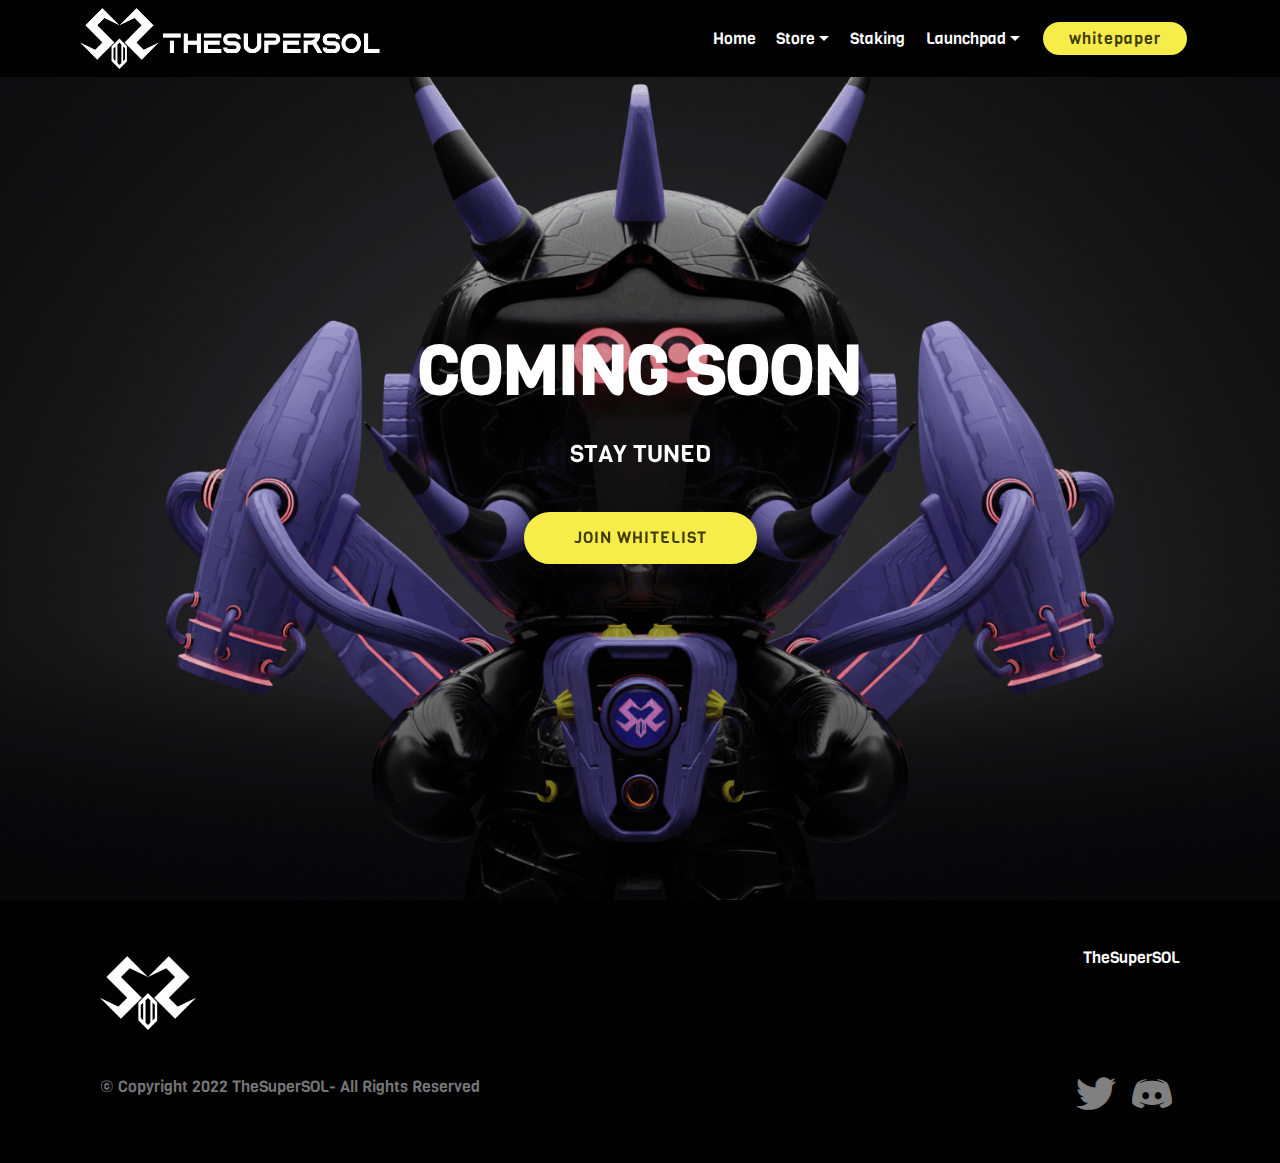
==== commit 796755fd: "first commit" ====
--- a/Auctions.html
+++ b/Auctions.html
@@ -64,13 +64,12 @@
                         <a class="nav-link link text-white dropdown-toggle display-4" href="#"
                             data-toggle="dropdown-submenu" aria-expanded="true">Store</a>
                         <div class="dropdown-menu"><a class="text-white dropdown-item display-4"
-                                href="raffle.html">Raffles</a><a class="text-white dropdown-item display-4"
+                                href="https://raffle.thesupersol.net/">Raffles</a><a class="text-white dropdown-item display-4"
                                 href="Auctions.html">Auctions</a></div>
                     </li>
                     <li class="nav-item"><a class="nav-link link text-white display-4" href="Staking.html">
                             Staking</a></li>
-                    <li class="nav-item"><a class="nav-link link text-white display-4" href="Dropcalendar.html">Drops
-                            Calendar</a></li>
+                    
                     <li class="nav-item dropdown"><a class="nav-link link text-white dropdown-toggle display-4"
                             href="https://mobirise.com" data-toggle="dropdown-submenu" aria-expanded="false">
                             Launchpad</a>
@@ -81,7 +80,7 @@
                     </li>
                 </ul>
                 <div class="navbar-buttons mbr-section-btn"><a class="btn btn-sm btn-secondary display-4"
-                        href="https://supersol-x.gitbook.io/thesupersol-or-nft-launchpad/" target="_blank">
+                        href="https://supersol-x.gitbook.io/thesupersol/" target="_blank">
                         whitepaper</a></div>
             </div>
         </nav>
